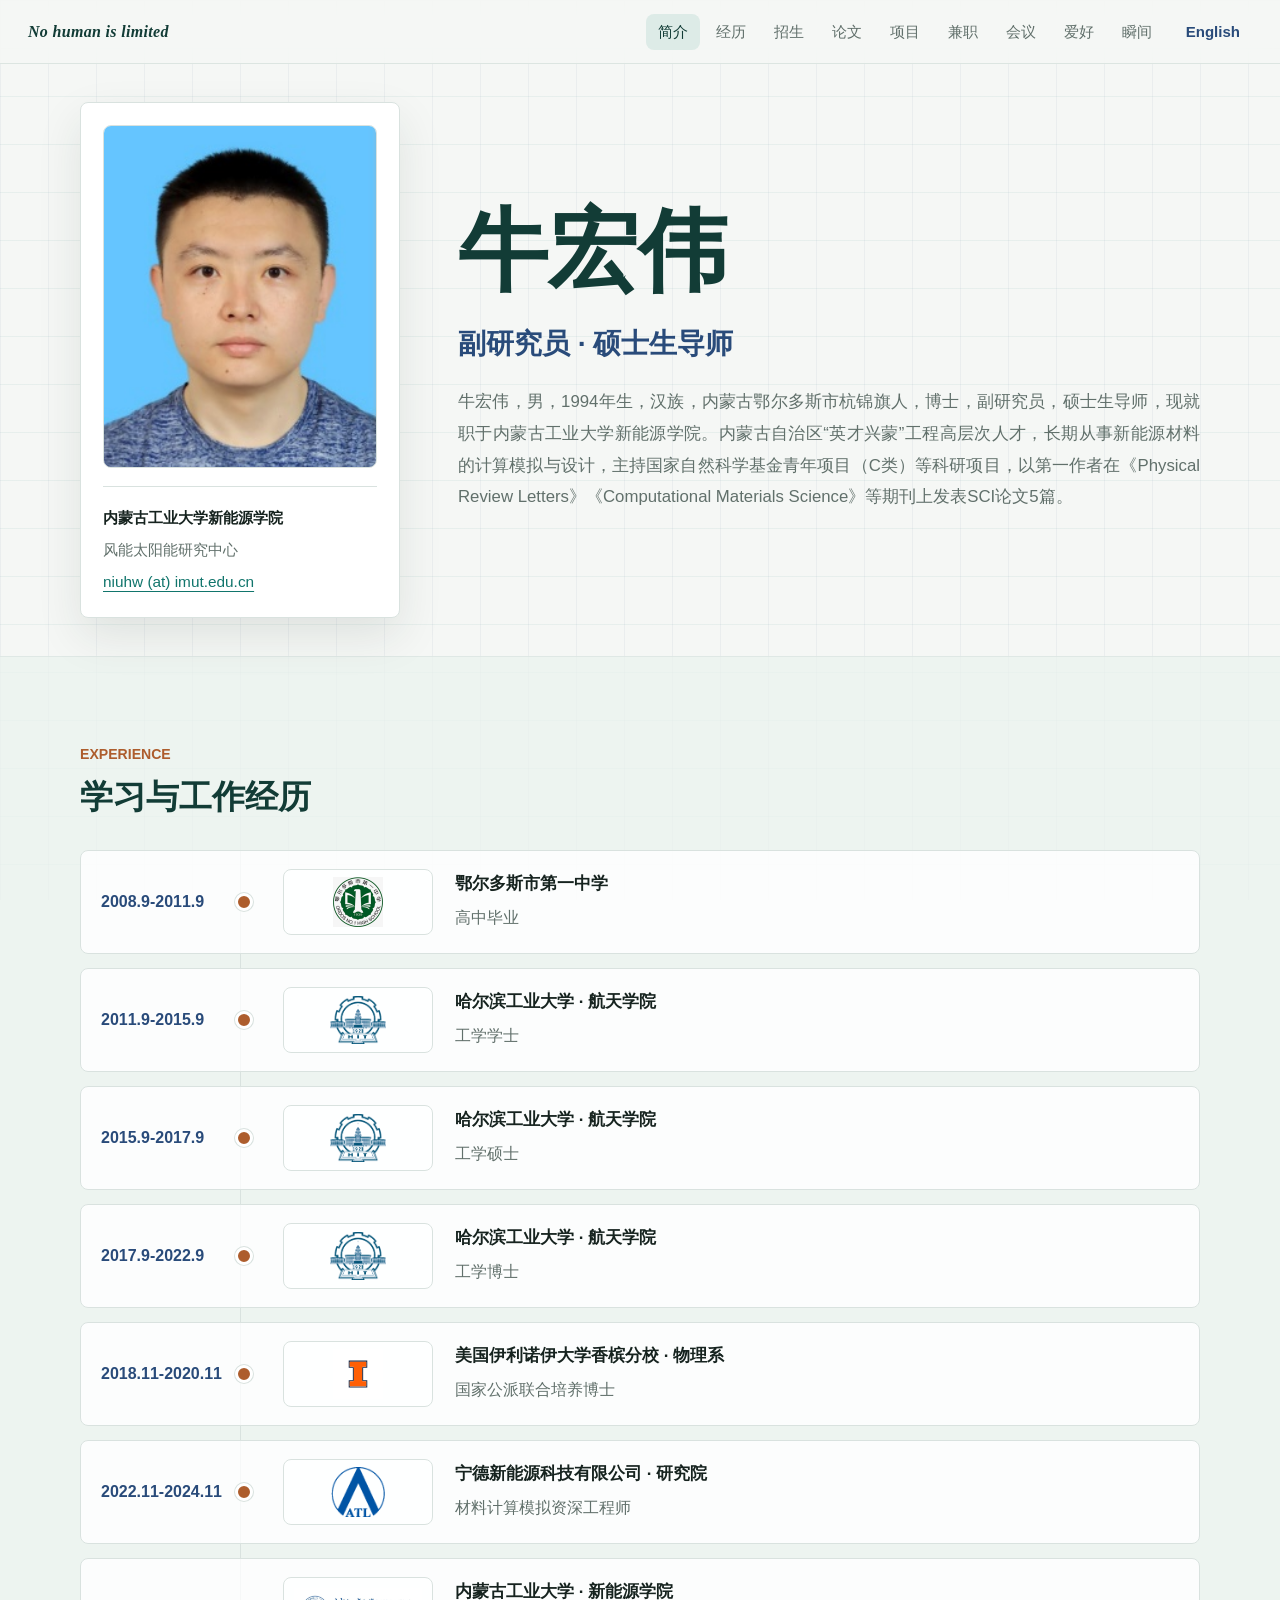
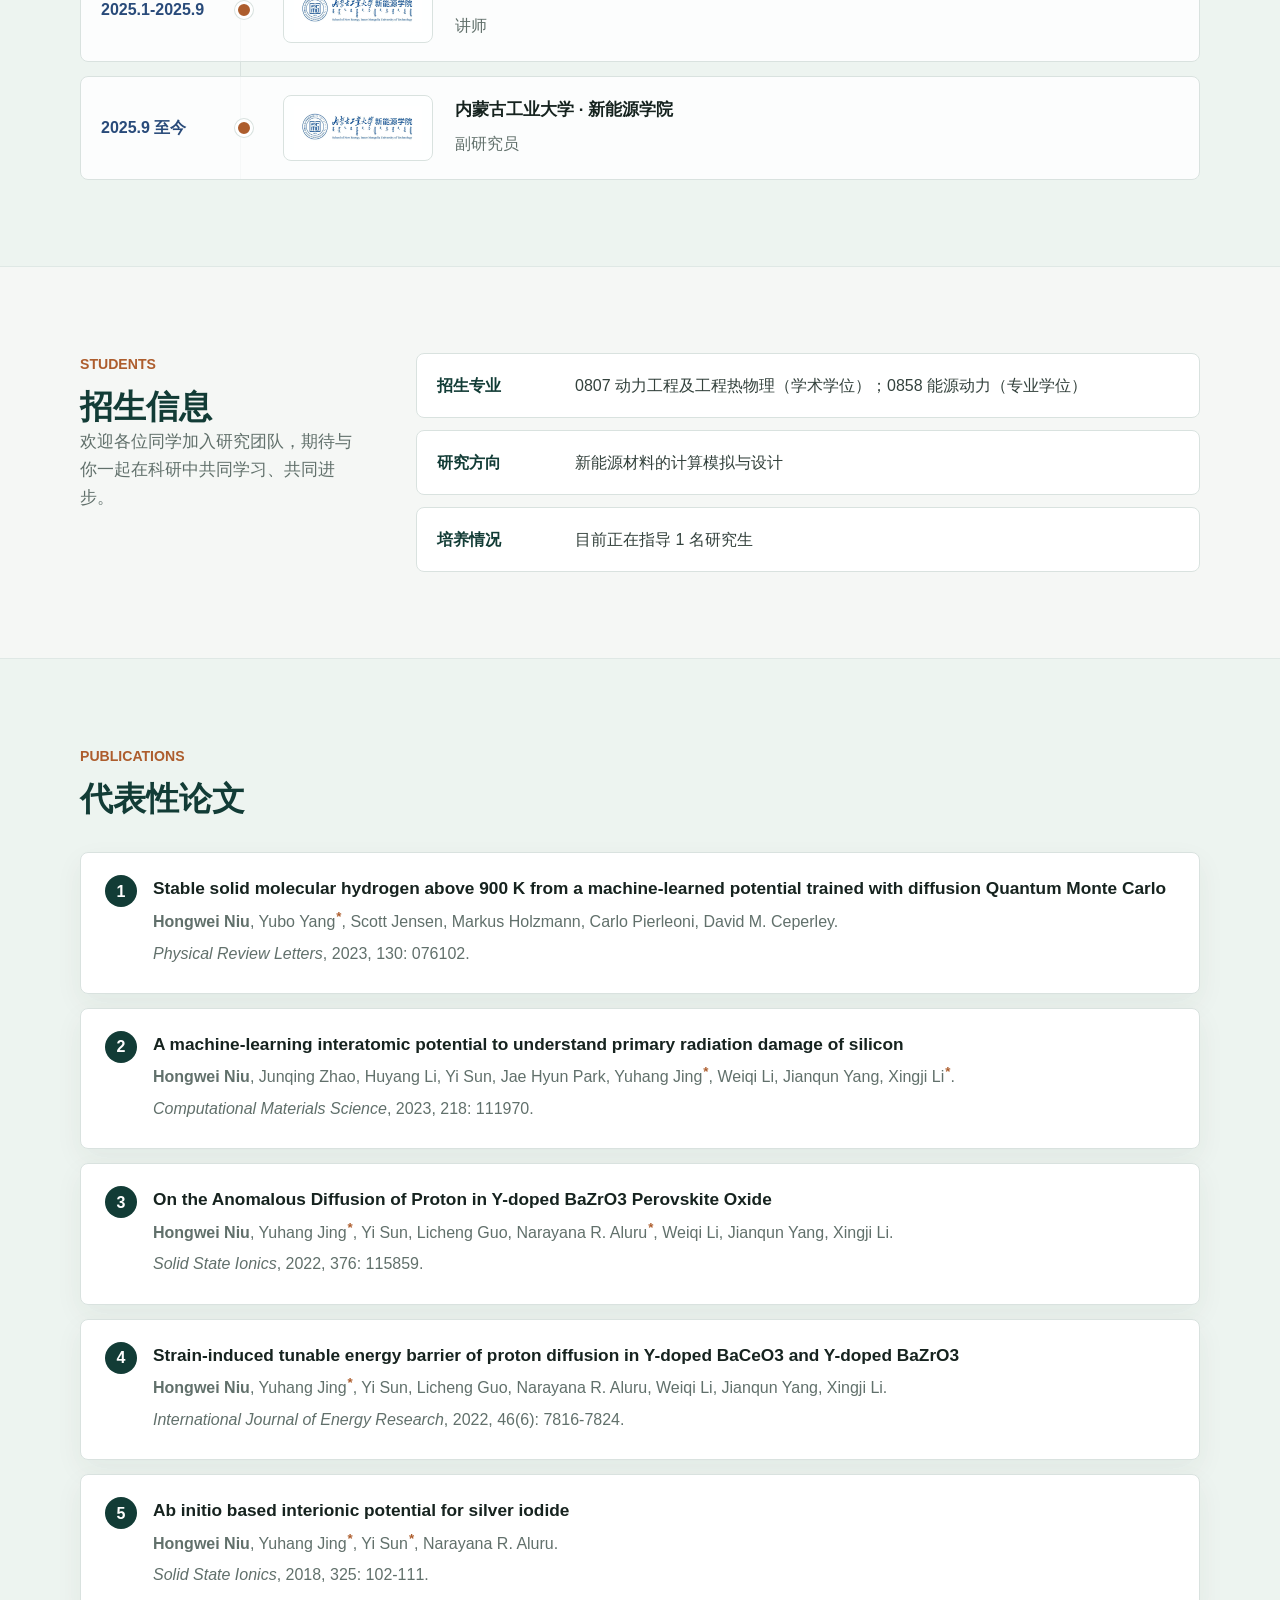
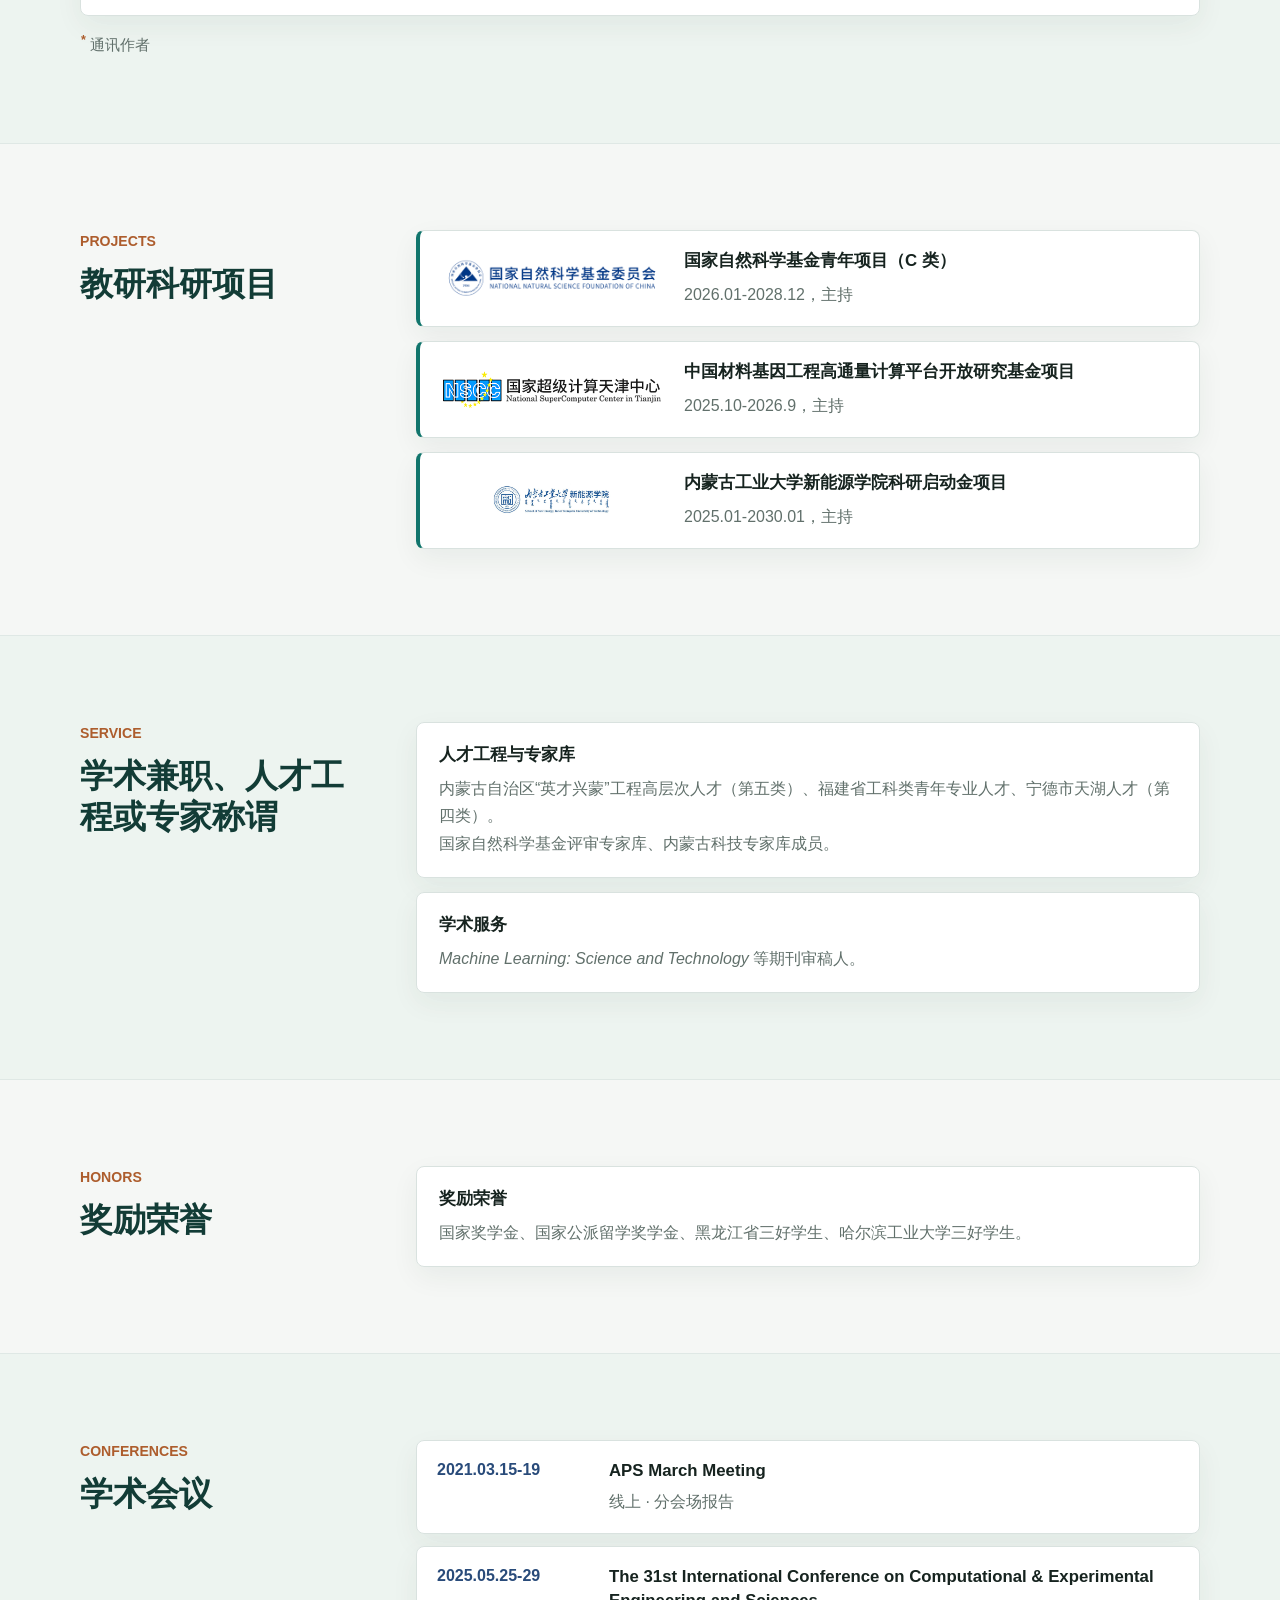
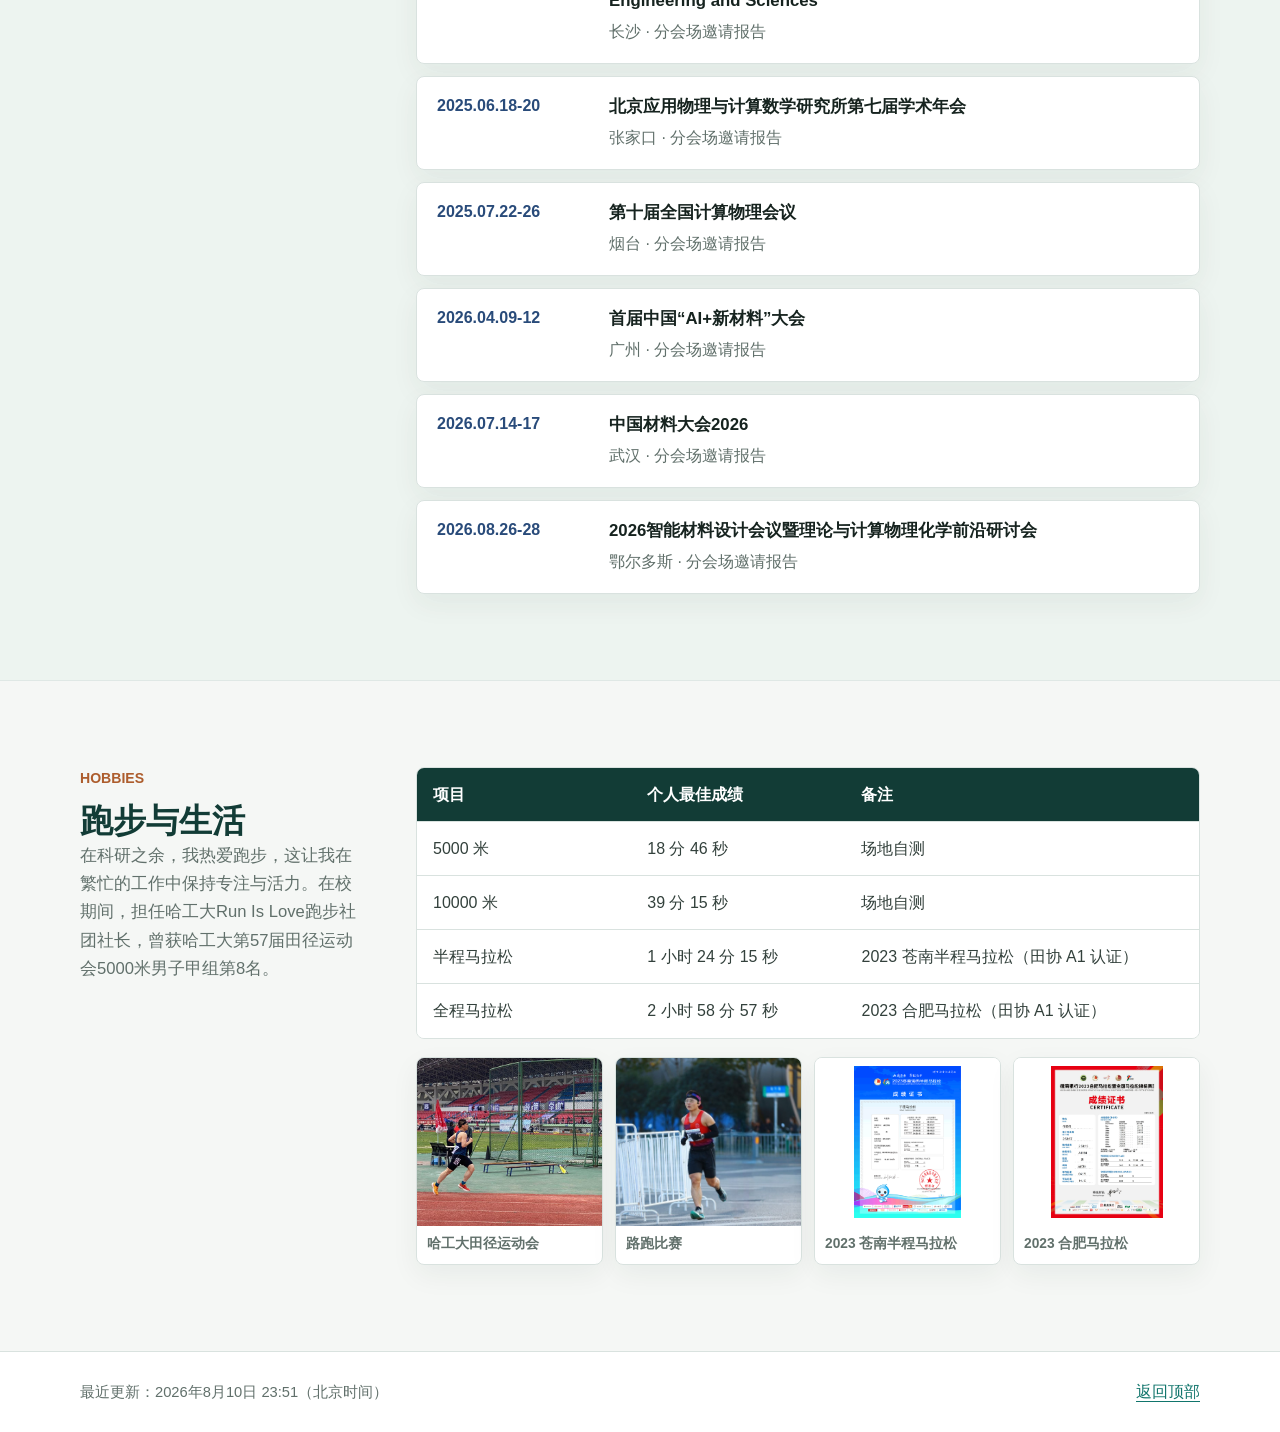
==== index.html @ 275b3d13 "Add 2026 intelligent materials conference" ====
<!doctype html>
<html lang="zh-CN">
  <head>
    <meta charset="utf-8" />
    <meta name="viewport" content="width=device-width, initial-scale=1" />
    <title>牛宏伟 | Hongwei (Ricky) Niu</title>
    <meta
      name="description"
      content="牛宏伟，内蒙古工业大学新能源学院副研究员，硕士生导师。研究方向为新能源材料的计算模拟与设计。"
    />
    <meta name="theme-color" content="#123c36" />
    <meta name="google-site-verification" content="gRe0LB-1cCBGoBz4GIGOMoGjNaVA_CV2G4FQ4nHTe3M" />
    <meta name="google-site-verification" content="PCJ0r3wwoUtKpIT8BVsOdpzze3VAqLKyw7zjggU-Nf0" />
    <meta name="msvalidate.01" content="36CA05FAC2123BB65CDCD5E7498B2178" />
    <link rel="canonical" href="https://hongweiniu.github.io/" />
    <link rel="alternate" hreflang="zh-CN" href="https://hongweiniu.github.io/" />
    <link rel="alternate" hreflang="en" href="https://hongweiniu.github.io/en.html" />
    <link rel="alternate" hreflang="x-default" href="https://hongweiniu.github.io/" />
    <meta property="og:type" content="profile" />
    <meta property="og:title" content="牛宏伟 | Hongwei (Ricky) Niu" />
    <meta
      property="og:description"
      content="牛宏伟，内蒙古工业大学新能源学院副研究员，硕士生导师。研究方向为新能源材料的计算模拟与设计。"
    />
    <meta property="og:url" content="https://hongweiniu.github.io/" />
    <meta property="og:image" content="https://hongweiniu.github.io/assets/profile-niuhw.jpg" />
    <meta property="og:locale" content="zh_CN" />
    <meta property="og:locale:alternate" content="en_US" />
    <script type="application/ld+json">
      {
        "@context": "https://schema.org",
        "@type": "ProfilePage",
        "@id": "https://hongweiniu.github.io/#profile",
        "url": "https://hongweiniu.github.io/",
        "name": "牛宏伟 | Hongwei (Ricky) Niu",
        "description": "牛宏伟，内蒙古工业大学新能源学院副研究员，硕士生导师。研究方向为新能源材料的计算模拟与设计。",
        "inLanguage": "zh-CN",
        "dateModified": "2026-08-10T23:51:16+08:00",
        "mainEntity": {
          "@type": "Person",
          "@id": "https://hongweiniu.github.io/#person",
          "name": "牛宏伟",
          "alternateName": ["Hongwei (Ricky) Niu", "Hongwei Niu"],
          "url": "https://hongweiniu.github.io/",
          "image": "https://hongweiniu.github.io/assets/profile-niuhw.jpg",
          "jobTitle": ["副研究员", "硕士生导师"],
          "email": "mailto:niuhw@imut.edu.cn",
          "affiliation": {
            "@type": "CollegeOrUniversity",
            "name": "内蒙古工业大学新能源学院",
            "url": "https://xnyxy.imut.edu.cn/"
          },
          "sameAs": [
            "https://17hc3dd23531.vicp.fun/",
            "https://xnyxy.imut.edu.cn/info/1181/1120.htm"
          ]
        }
      }
    </script>
    <link rel="stylesheet" href="styles.css" />
  </head>
  <body>
    <header class="site-header">
      <div class="brand">No human is limited</div>
      <nav class="site-nav" aria-label="主导航">
        <a href="#about">简介</a>
        <a href="#experience">经历</a>
        <a href="#recruiting">招生</a>
        <a href="#publications">论文</a>
        <a href="#projects">项目</a>
        <a href="#appointments">兼职</a>
        <a href="#conferences">会议</a>
        <a href="#hobbies">爱好</a>
        <a href="moments.html">瞬间</a>
        <a class="language-link" href="en.html" lang="en">English</a>
      </nav>
    </header>

    <main id="top">
      <section class="hero section-band">
        <div class="container hero-grid">
          <aside class="profile-panel" aria-label="个人信息">
            <img
              class="profile-photo"
              src="assets/profile-niuhw.jpg"
              alt="牛宏伟"
              width="215"
              height="273"
            />
            <div class="contact-stack">
              <p class="contact-title"><a class="institution-link" href="https://www.imut.edu.cn/" target="_blank" rel="noopener noreferrer">内蒙古工业大学</a><a class="institution-link" href="https://xnyxy.imut.edu.cn/" target="_blank" rel="noopener noreferrer">新能源学院</a></p>
              <p>风能太阳能研究中心</p>
              <p><a href="mailto:niuhw@imut.edu.cn">niuhw (at) imut.edu.cn</a></p>
            </div>
          </aside>

          <div class="hero-copy">
            <h1>牛宏伟</h1>
            <p class="eyebrow">副研究员 · 硕士生导师</p>
          </div>
        </div>
      </section>

      <section id="about" class="section-band">
        <div class="container two-column">
          <div>
            <p class="section-kicker">About</p>
            <h2>个人简介</h2>
          </div>
          <div class="prose">
            <p>
              牛宏伟，男，1994年生，汉族，内蒙古鄂尔多斯市杭锦旗人，博士，副研究员，硕士生导师，现就职于<a class="institution-link" href="https://www.imut.edu.cn/" target="_blank" rel="noopener noreferrer">内蒙古工业大学</a><a class="institution-link" href="https://xnyxy.imut.edu.cn/" target="_blank" rel="noopener noreferrer">新能源学院</a>。内蒙古自治区“英才兴蒙”工程高层次人才，长期从事新能源材料的计算模拟与设计，主持国家自然科学基金青年项目（C类）等科研项目，以第一作者在《Physical Review Letters》《Computational Materials Science》等期刊上发表SCI论文5篇。
            </p>
          </div>
        </div>
      </section>

      <section id="experience" class="section-band tinted">
        <div class="container">
          <div class="section-heading">
            <p class="section-kicker">Experience</p>
            <h2>学习与工作经历</h2>
          </div>
          <div class="timeline">
            <article>
              <time>2008.9-2011.9</time>
              <img class="unit-logo logo-square" src="assets/logos/ordos-first-high.png" alt="鄂尔多斯市第一中学标识" />
              <div class="timeline-copy">
                <h3>鄂尔多斯市第一中学</h3>
                <p>高中毕业</p>
              </div>
            </article>
            <article>
              <time>2011.9-2015.9</time>
              <img class="unit-logo logo-square" src="assets/logos/hit-logo.png" alt="哈尔滨工业大学标识" />
              <div class="timeline-copy">
                <h3><a class="institution-link" href="https://www.hit.edu.cn/" target="_blank" rel="noopener noreferrer">哈尔滨工业大学</a> · <a class="institution-link" href="https://sa.hit.edu.cn/" target="_blank" rel="noopener noreferrer">航天学院</a></h3>
                <p>工学学士</p>
              </div>
            </article>
            <article>
              <time>2015.9-2017.9</time>
              <img class="unit-logo logo-square" src="assets/logos/hit-logo.png" alt="哈尔滨工业大学标识" />
              <div class="timeline-copy">
                <h3><a class="institution-link" href="https://www.hit.edu.cn/" target="_blank" rel="noopener noreferrer">哈尔滨工业大学</a> · <a class="institution-link" href="https://sa.hit.edu.cn/" target="_blank" rel="noopener noreferrer">航天学院</a></h3>
                <p>工学硕士</p>
              </div>
            </article>
            <article>
              <time>2017.9-2022.9</time>
              <img class="unit-logo logo-square" src="assets/logos/hit-logo.png" alt="哈尔滨工业大学标识" />
              <div class="timeline-copy">
                <h3><a class="institution-link" href="https://www.hit.edu.cn/" target="_blank" rel="noopener noreferrer">哈尔滨工业大学</a> · <a class="institution-link" href="https://sa.hit.edu.cn/" target="_blank" rel="noopener noreferrer">航天学院</a></h3>
                <p>工学博士</p>
              </div>
            </article>
            <article>
              <time>2018.11-2020.11</time>
              <img class="unit-logo logo-square" src="assets/logos/uiuc-icon.svg" alt="美国伊利诺伊大学香槟分校标识" />
              <div class="timeline-copy">
                <h3><a class="institution-link" href="https://illinois.edu/" target="_blank" rel="noopener noreferrer">美国伊利诺伊大学香槟分校</a> · <a class="institution-link" href="https://physics.illinois.edu/" target="_blank" rel="noopener noreferrer">物理系</a></h3>
                <p>国家公派联合培养博士</p>
              </div>
            </article>
            <article>
              <time>2022.11-2024.11</time>
              <img class="unit-logo" src="assets/logos/atl-logo.png" alt="宁德新能源科技有限公司标识" />
              <div class="timeline-copy">
                <h3><a class="institution-link" href="https://www.atlbattery.com/" target="_blank" rel="noopener noreferrer">宁德新能源科技有限公司</a> · 研究院</h3>
                <p>材料计算模拟资深工程师</p>
              </div>
            </article>
            <article>
              <time>2025.1-2025.9</time>
              <img class="unit-logo logo-wide" src="assets/logos/imut-logo.png" alt="内蒙古工业大学新能源学院标识" />
              <div class="timeline-copy">
                <h3><a class="institution-link" href="https://www.imut.edu.cn/" target="_blank" rel="noopener noreferrer">内蒙古工业大学</a> · <a class="institution-link" href="https://xnyxy.imut.edu.cn/" target="_blank" rel="noopener noreferrer">新能源学院</a></h3>
                <p>讲师</p>
              </div>
            </article>
            <article>
              <time>2025.9 至今</time>
              <img class="unit-logo logo-wide" src="assets/logos/imut-logo.png" alt="内蒙古工业大学新能源学院标识" />
              <div class="timeline-copy">
                <h3><a class="institution-link" href="https://www.imut.edu.cn/" target="_blank" rel="noopener noreferrer">内蒙古工业大学</a> · <a class="institution-link" href="https://xnyxy.imut.edu.cn/" target="_blank" rel="noopener noreferrer">新能源学院</a></h3>
                <p>副研究员</p>
              </div>
            </article>
          </div>
        </div>
      </section>

      <section id="recruiting" class="section-band">
        <div class="container recruiting-layout">
          <div>
            <p class="section-kicker">Students</p>
            <h2>招生信息</h2>
            <p class="section-note">
              欢迎各位同学加入研究团队，期待与你一起在科研中共同学习、共同进步。
            </p>
          </div>
          <div class="info-list">
            <div class="info-row">
              <span>招生专业</span>
              <p>0807 动力工程及工程热物理（学术学位）；0858 能源动力（专业学位）</p>
            </div>
            <div class="info-row">
              <span>研究方向</span>
              <p>新能源材料的计算模拟与设计</p>
            </div>
            <div class="info-row">
              <span>培养情况</span>
              <p>目前正在指导 1 名研究生</p>
            </div>
          </div>
        </div>
      </section>

      <section id="publications" class="section-band tinted">
        <div class="container">
          <div class="section-heading">
            <p class="section-kicker">Publications</p>
            <h2>代表性论文</h2>
          </div>
          <ol class="publication-list">
            <li class="publication-item">
              <p class="pub-title">
                <a href="https://doi.org/10.1103/PhysRevLett.130.076102" target="_blank" rel="noopener noreferrer">Stable solid molecular hydrogen above 900 K from a machine-learned potential trained with diffusion Quantum Monte Carlo</a>
              </p>
              <p><strong>Hongwei Niu</strong>, Yubo Yang<sup class="corresponding-mark" title="通讯作者">*</sup>, Scott Jensen, Markus Holzmann, Carlo Pierleoni, David M. Ceperley.</p>
              <p><em>Physical Review Letters</em>, 2023, 130: 076102.</p>
            </li>
            <li class="publication-item">
              <p class="pub-title">
                <a href="https://doi.org/10.1016/j.commatsci.2022.111970" target="_blank" rel="noopener noreferrer">A machine-learning interatomic potential to understand primary radiation damage of silicon</a>
              </p>
              <p><strong>Hongwei Niu</strong>, Junqing Zhao, Huyang Li, Yi Sun, Jae Hyun Park, Yuhang Jing<sup class="corresponding-mark" title="通讯作者">*</sup>, Weiqi Li, Jianqun Yang, Xingji Li<sup class="corresponding-mark" title="通讯作者">*</sup>.</p>
              <p><em>Computational Materials Science</em>, 2023, 218: 111970.</p>
            </li>
            <li class="publication-item">
              <p class="pub-title">
                <a href="https://doi.org/10.1016/j.ssi.2022.115859" target="_blank" rel="noopener noreferrer">On the Anomalous Diffusion of Proton in Y-doped BaZrO3 Perovskite Oxide</a>
              </p>
              <p><strong>Hongwei Niu</strong>, Yuhang Jing<sup class="corresponding-mark" title="通讯作者">*</sup>, Yi Sun, Licheng Guo, Narayana R. Aluru<sup class="corresponding-mark" title="通讯作者">*</sup>, Weiqi Li, Jianqun Yang, Xingji Li.</p>
              <p><em>Solid State Ionics</em>, 2022, 376: 115859.</p>
            </li>
            <li class="publication-item">
              <p class="pub-title">
                <a href="https://doi.org/10.1002/er.7682" target="_blank" rel="noopener noreferrer">Strain-induced tunable energy barrier of proton diffusion in Y-doped BaCeO3 and Y-doped BaZrO3</a>
              </p>
              <p><strong>Hongwei Niu</strong>, Yuhang Jing<sup class="corresponding-mark" title="通讯作者">*</sup>, Yi Sun, Licheng Guo, Narayana R. Aluru, Weiqi Li, Jianqun Yang, Xingji Li.</p>
              <p><em>International Journal of Energy Research</em>, 2022, 46(6): 7816-7824.</p>
            </li>
            <li class="publication-item">
              <p class="pub-title"><a href="https://doi.org/10.1016/j.ssi.2018.07.027" target="_blank" rel="noopener noreferrer">Ab initio based interionic potential for silver iodide</a></p>
              <p><strong>Hongwei Niu</strong>, Yuhang Jing<sup class="corresponding-mark" title="通讯作者">*</sup>, Yi Sun<sup class="corresponding-mark" title="通讯作者">*</sup>, Narayana R. Aluru.</p>
              <p><em>Solid State Ionics</em>, 2018, 325: 102-111.</p>
            </li>
          </ol>
          <p class="publication-note"><sup class="corresponding-mark" aria-hidden="true">*</sup> 通讯作者</p>
        </div>
      </section>

      <section id="projects" class="section-band">
        <div class="container split-section">
          <div>
            <p class="section-kicker">Projects</p>
            <h2>教研科研项目</h2>
          </div>
          <div class="project-list">
            <article class="project-item">
              <img class="project-visual" src="assets/projects/nsfc-logo.png" alt="国家自然科学基金委员会标识" />
              <div class="project-copy">
                <h3>国家自然科学基金青年项目（C 类）</h3>
                <p>2026.01-2028.12，主持</p>
              </div>
            </article>
            <article class="project-item">
              <img class="project-visual" src="assets/projects/tianhe-logo.png" alt="中国超算天河中心标识" />
              <div class="project-copy">
                <h3>中国材料基因工程高通量计算平台开放研究基金项目</h3>
                <p>2025.10-2026.9，主持</p>
              </div>
            </article>
            <article class="project-item">
              <img class="project-visual" src="assets/projects/imut-logo.png" alt="内蒙古工业大学新能源学院标识" />
              <div class="project-copy">
                <h3>内蒙古工业大学新能源学院科研启动金项目</h3>
                <p>2025.01-2030.01，主持</p>
              </div>
            </article>
          </div>
        </div>
      </section>

      <section id="appointments" class="section-band tinted">
        <div class="container two-column">
          <div>
            <p class="section-kicker">Service</p>
            <h2>学术兼职、人才工程或专家称谓</h2>
          </div>
          <div class="stacked-list">
            <article>
              <h3>人才工程与专家库</h3>
              <p>内蒙古自治区“英才兴蒙”工程高层次人才（第五类）、福建省工科类青年专业人才、宁德市天湖人才（第四类）。</p>
              <p>国家自然科学基金评审专家库、内蒙古科技专家库成员。</p>
            </article>
            <article>
              <h3>学术服务</h3>
              <p><em>Machine Learning: Science and Technology</em> 等期刊审稿人。</p>
            </article>
          </div>
        </div>
      </section>

      <section id="honors" class="section-band">
        <div class="container two-column">
          <div>
            <p class="section-kicker">Honors</p>
            <h2>奖励荣誉</h2>
          </div>
          <div class="stacked-list">
            <article>
              <h3>奖励荣誉</h3>
              <p>国家奖学金、国家公派留学奖学金、黑龙江省三好学生、哈尔滨工业大学三好学生。</p>
            </article>
          </div>
        </div>
      </section>

      <section id="conferences" class="section-band tinted">
        <div class="container two-column">
          <div>
            <p class="section-kicker">Conferences</p>
            <h2>学术会议</h2>
          </div>
          <div class="conference-list">
            <article>
              <time datetime="2021-03-15">2021.03.15-19</time>
              <div>
                <h3>APS March Meeting</h3>
                <p>线上 · 分会场报告</p>
              </div>
            </article>
            <article>
              <time datetime="2025-05-25">2025.05.25-29</time>
              <div>
                <h3>The 31st International Conference on Computational &amp; Experimental Engineering and Sciences</h3>
                <p>长沙 · 分会场邀请报告</p>
              </div>
            </article>
            <article>
              <time datetime="2025-06-18">2025.06.18-20</time>
              <div>
                <h3>北京应用物理与计算数学研究所第七届学术年会</h3>
                <p>张家口 · 分会场邀请报告</p>
              </div>
            </article>
            <article>
              <time datetime="2025-07-22">2025.07.22-26</time>
              <div>
                <h3>第十届全国计算物理会议</h3>
                <p>烟台 · 分会场邀请报告</p>
              </div>
            </article>
            <article>
              <time datetime="2026-04-09">2026.04.09-12</time>
              <div>
                <h3>首届中国“AI+新材料”大会</h3>
                <p>广州 · 分会场邀请报告</p>
              </div>
            </article>
            <article>
              <time datetime="2026-07-14">2026.07.14-17</time>
              <div>
                <h3>中国材料大会2026</h3>
                <p>武汉 · 分会场邀请报告</p>
              </div>
            </article>
            <article>
              <time datetime="2026-08-26">2026.08.26-28</time>
              <div>
                <h3>2026智能材料设计会议暨理论与计算物理化学前沿研讨会</h3>
                <p>鄂尔多斯 · 分会场邀请报告</p>
              </div>
            </article>
          </div>
        </div>
      </section>

      <section id="hobbies" class="section-band">
        <div class="container running-layout">
          <div>
            <p class="section-kicker">Hobbies</p>
            <h2>跑步与生活</h2>
            <p class="section-note">
              在科研之余，我热爱跑步，这让我在繁忙的工作中保持专注与活力。在校期间，担任哈工大Run Is Love跑步社团社长，曾获哈工大第57届田径运动会5000米男子甲组第8名。
            </p>
          </div>
          <div class="running-content">
            <div class="records-table" role="table" aria-label="跑步个人最佳成绩">
              <div role="row">
                <span role="columnheader">项目</span>
                <span role="columnheader">个人最佳成绩</span>
                <span role="columnheader">备注</span>
              </div>
              <div role="row">
                <span role="cell">5000 米</span>
                <span role="cell">18 分 46 秒</span>
                <span role="cell">场地自测</span>
              </div>
              <div role="row">
                <span role="cell">10000 米</span>
                <span role="cell">39 分 15 秒</span>
                <span role="cell">场地自测</span>
              </div>
              <div role="row">
                <span role="cell">半程马拉松</span>
                <span role="cell">1 小时 24 分 15 秒</span>
                <span role="cell">2023 苍南半程马拉松（田协 A1 认证）</span>
              </div>
              <div role="row">
                <span role="cell">全程马拉松</span>
                <span role="cell">2 小时 58 分 57 秒</span>
                <span role="cell">2023 合肥马拉松（田协 A1 认证）</span>
              </div>
            </div>
            <div class="running-gallery" aria-label="跑步照片与成绩证书">
              <figure>
                <button class="gallery-trigger" type="button" data-caption="哈工大田径运动会">
                  <img src="assets/running/track-5000.jpg" alt="哈工大田径运动会5000米比赛照片" />
                </button>
                <figcaption>哈工大田径运动会</figcaption>
              </figure>
              <figure>
                <button class="gallery-trigger" type="button" data-caption="路跑比赛">
                  <img src="assets/running/road-race.jpg" alt="路跑比赛照片" />
                </button>
                <figcaption>路跑比赛</figcaption>
              </figure>
              <figure class="certificate">
                <button class="gallery-trigger" type="button" data-caption="2023 苍南半程马拉松">
                  <img src="assets/running/cangnan-half-certificate.png" alt="2023苍南海西半程马拉松成绩证书" />
                </button>
                <figcaption>2023 苍南半程马拉松</figcaption>
              </figure>
              <figure class="certificate">
                <button class="gallery-trigger" type="button" data-caption="2023 合肥马拉松">
                  <img src="assets/running/hefei-marathon-certificate.jpeg" alt="2023合肥马拉松成绩证书" />
                </button>
                <figcaption>2023 合肥马拉松</figcaption>
              </figure>
            </div>
          </div>
        </div>
      </section>
    </main>

    <footer class="site-footer">
      <div class="container footer-inner">
        <div class="footer-meta">
          <p class="last-updated">
            最近更新：<time id="lastUpdated" datetime="2026-08-10T23:51:16+08:00" data-fallback="2026-08-10T23:51:16+08:00">2026年8月10日 23:51（北京时间）</time>
          </p>
        </div>
        <a href="#top">返回顶部</a>
      </div>
    </footer>

    <div class="image-lightbox" id="imageLightbox" hidden>
      <button class="lightbox-backdrop" type="button" aria-label="关闭大图"></button>
      <figure class="lightbox-panel" role="dialog" aria-modal="true" aria-label="跑步图片预览">
        <button class="lightbox-close" type="button" aria-label="关闭大图">×</button>
        <img id="lightboxImage" src="" alt="" />
        <figcaption id="lightboxCaption"></figcaption>
      </figure>
    </div>

    <script src="script.js"></script>
    <!-- Cloudflare Web Analytics -->
    <script defer src="https://static.cloudflareinsights.com/beacon.min.js" data-cf-beacon='{"token": "bc651ec7e68b44d7818ed5cd2b5a804e"}'></script>
    <!-- End Cloudflare Web Analytics -->
  </body>
</html>
---- styles.css ----
:root {
  --ink: #16231f;
  --muted: #61706b;
  --line: #d9e2df;
  --paper: #f5f7f5;
  --surface: #ffffff;
  --tint: #eaf3ef;
  --accent: #11756c;
  --accent-dark: #123c36;
  --copper: #ad5d2d;
  --blue: #294b7a;
  --shadow: 0 18px 45px rgba(25, 45, 39, 0.1);
}

* {
  box-sizing: border-box;
}

html {
  scroll-behavior: smooth;
}

body {
  margin: 0;
  color: var(--ink);
  background: var(--paper);
  font-family:
    "Inter", "Segoe UI", "PingFang SC", "Microsoft YaHei", Arial, sans-serif;
  line-height: 1.7;
  letter-spacing: 0;
}

body::before {
  position: fixed;
  inset: 0;
  z-index: -1;
  content: "";
  background-image:
    linear-gradient(rgba(17, 117, 108, 0.06) 1px, transparent 1px),
    linear-gradient(90deg, rgba(41, 75, 122, 0.05) 1px, transparent 1px);
  background-size: 48px 48px;
}

a {
  color: var(--accent);
  text-decoration-thickness: 1px;
  text-underline-offset: 4px;
}

a:hover {
  color: var(--copper);
}

.institution-link {
  color: inherit;
  text-decoration: none;
}

.institution-link:hover,
.institution-link:focus-visible {
  color: var(--copper);
  text-decoration: underline;
  text-underline-offset: 3px;
}

img {
  display: block;
  max-width: 100%;
}

.container {
  width: min(1120px, calc(100% - 40px));
  margin: 0 auto;
}

.site-header {
  position: sticky;
  top: 0;
  z-index: 10;
  display: flex;
  gap: 24px;
  align-items: center;
  justify-content: space-between;
  min-height: 64px;
  padding: 0 28px;
  background: rgba(245, 247, 245, 0.92);
  border-bottom: 1px solid rgba(217, 226, 223, 0.85);
  backdrop-filter: blur(14px);
}

.brand {
  flex: 0 0 auto;
  color: var(--accent-dark);
  font-family: Georgia, "Times New Roman", serif;
  font-size: 1rem;
  font-style: italic;
  font-weight: 700;
  letter-spacing: 0.02em;
  text-decoration: none;
  white-space: nowrap;
}

.site-nav {
  display: flex;
  gap: 4px;
  align-items: center;
  overflow-x: auto;
  scrollbar-width: none;
}

.site-nav::-webkit-scrollbar {
  display: none;
}

.site-nav a {
  display: inline-flex;
  align-items: center;
  min-height: 36px;
  padding: 0 12px;
  color: var(--muted);
  border-radius: 8px;
  font-size: 0.94rem;
  text-decoration: none;
  white-space: nowrap;
}

.site-nav a:hover,
.site-nav a.active {
  color: var(--accent-dark);
  background: #ddebe7;
}

.section-band {
  padding: 86px 0;
  scroll-margin-top: 92px;
}

.section-band.tinted {
  background: rgba(234, 243, 239, 0.72);
  border-top: 1px solid rgba(217, 226, 223, 0.72);
  border-bottom: 1px solid rgba(217, 226, 223, 0.72);
}

.hero {
  display: grid;
  align-items: center;
  padding-top: 38px;
  padding-bottom: 38px;
}

.hero-grid {
  display: grid;
  grid-template-columns: 320px minmax(0, 1fr);
  gap: 58px;
  align-items: center;
}

.profile-panel {
  padding: 22px;
  background: var(--surface);
  border: 1px solid var(--line);
  border-radius: 8px;
  box-shadow: var(--shadow);
}

.profile-photo {
  width: 100%;
  height: auto;
  aspect-ratio: 4 / 5;
  object-fit: cover;
  border-radius: 8px;
  border: 1px solid var(--line);
}

.contact-stack {
  margin-top: 18px;
  padding-top: 18px;
  border-top: 1px solid var(--line);
  color: var(--muted);
  font-size: 0.96rem;
}

.contact-stack p {
  margin: 0 0 6px;
}

.contact-stack p:last-child {
  margin-bottom: 0;
}

.contact-title {
  color: var(--ink);
  font-weight: 700;
}

.contact-title-en {
  font-size: 0.88rem;
}

.eyebrow,
.section-kicker {
  margin: 0 0 10px;
  color: var(--copper);
  font-size: 0.88rem;
  font-weight: 800;
  text-transform: uppercase;
}

.hero-copy .eyebrow {
  color: var(--blue);
  margin-bottom: 18px;
  font-size: clamp(1.25rem, 2.2vw, 2rem);
  font-weight: 700;
  text-transform: none;
}

.site-nav .language-link {
  margin-left: 6px;
  color: var(--blue);
  font-weight: 700;
}

.hero-intro {
  max-width: 760px;
  margin-bottom: 0;
  color: var(--muted);
  font-size: 1.05rem;
  line-height: 1.9;
  text-align: justify;
}

h1,
h2,
h3,
p {
  margin-top: 0;
}

h1 {
  max-width: 780px;
  margin-bottom: 22px;
  color: var(--accent-dark);
  font-size: clamp(3rem, 7vw, 5.7rem);
  line-height: 1.02;
  letter-spacing: 0;
}

html[lang="en"] h1 {
  font-size: 4.2rem;
}

h2 {
  margin-bottom: 0;
  color: var(--accent-dark);
  font-size: 2.05rem;
  line-height: 1.25;
  letter-spacing: 0;
}

h3 {
  margin-bottom: 8px;
  color: var(--ink);
  font-size: 1.05rem;
  line-height: 1.42;
}

.lead {
  max-width: 760px;
  color: #33413c;
  font-size: 1.26rem;
  line-height: 1.75;
}

.hero-actions {
  display: flex;
  flex-wrap: wrap;
  gap: 12px;
  margin: 30px 0;
}

.button {
  display: inline-flex;
  align-items: center;
  justify-content: center;
  min-height: 44px;
  padding: 0 18px;
  border: 1px solid var(--accent);
  border-radius: 8px;
  font-weight: 800;
  text-decoration: none;
}

.button.primary {
  color: #ffffff;
  background: var(--accent-dark);
  border-color: var(--accent-dark);
}

.button.secondary {
  color: var(--accent-dark);
  background: transparent;
}

.stat-grid {
  display: grid;
  grid-template-columns: repeat(3, minmax(0, 1fr));
  gap: 12px;
  max-width: 680px;
  margin: 0;
}

.stat-grid div {
  min-height: 94px;
  padding: 14px 16px;
  background: rgba(255, 255, 255, 0.76);
  border: 1px solid var(--line);
  border-radius: 8px;
}

.stat-grid dt {
  margin-bottom: 8px;
  color: var(--muted);
  font-size: 0.9rem;
}

.stat-grid dd {
  margin: 0;
  color: var(--accent-dark);
  font-size: 1.35rem;
  font-weight: 900;
  line-height: 1.25;
}

.two-column,
.split-section,
.recruiting-layout,
.running-layout {
  display: grid;
  grid-template-columns: 280px minmax(0, 1fr);
  gap: 56px;
  align-items: start;
}

.prose {
  max-width: 780px;
  color: #33413c;
  font-size: 1.06rem;
}

.prose p:last-child,
.section-note:last-child {
  margin-bottom: 0;
}

.section-heading {
  max-width: 760px;
  margin-bottom: 32px;
}

.section-note {
  color: var(--muted);
  font-size: 1.04rem;
}

.research-grid {
  display: grid;
  grid-template-columns: repeat(3, minmax(0, 1fr));
  gap: 16px;
}

.research-item,
.project-item,
.publication-item,
.stacked-list article {
  background: var(--surface);
  border: 1px solid var(--line);
  border-radius: 8px;
  box-shadow: 0 10px 28px rgba(25, 45, 39, 0.06);
}

.research-item {
  padding: 22px;
  min-height: 188px;
}

.research-item p,
.project-item p,
.publication-item p,
.stacked-list p {
  margin-bottom: 0;
  color: var(--muted);
}

.info-list {
  display: grid;
  gap: 12px;
}

.info-row {
  display: grid;
  grid-template-columns: 120px minmax(0, 1fr);
  gap: 18px;
  padding: 18px 20px;
  background: var(--surface);
  border: 1px solid var(--line);
  border-radius: 8px;
}

.info-row span {
  color: var(--accent-dark);
  font-weight: 800;
}

.info-row p {
  margin-bottom: 0;
  color: #33413c;
}

.callout {
  padding: 20px 22px;
  color: #24342f;
  background: #fff7ec;
  border: 1px solid #efd2b7;
  border-left: 4px solid var(--copper);
  border-radius: 8px;
}

.callout p {
  margin-bottom: 0;
}

.publication-list {
  display: grid;
  gap: 14px;
  margin: 0;
  padding: 0;
  list-style: none;
  counter-reset: pubs;
}

.publication-item {
  position: relative;
  padding: 22px 24px 22px 72px;
  counter-increment: pubs;
}

.publication-item::before {
  position: absolute;
  top: 22px;
  left: 24px;
  display: grid;
  width: 32px;
  height: 32px;
  place-items: center;
  color: #ffffff;
  background: var(--accent-dark);
  border-radius: 50%;
  content: counter(pubs);
  font-weight: 900;
}

.publication-item p {
  margin-bottom: 4px;
}

.publication-item a {
  display: inline-block;
  margin-top: 8px;
  overflow-wrap: anywhere;
  font-weight: 700;
}

.pub-title {
  color: var(--ink) !important;
  font-size: 1.08rem;
  font-weight: 800;
  line-height: 1.55;
}

.publication-item .pub-title a {
  display: inline;
  margin-top: 0;
  color: inherit;
  text-decoration-color: transparent;
  text-decoration-thickness: 1px;
  text-underline-offset: 4px;
}

.publication-item .pub-title a:hover,
.publication-item .pub-title a:focus-visible {
  color: var(--copper);
  text-decoration-color: currentColor;
}

.corresponding-mark {
  margin-left: 1px;
  color: var(--copper);
  font-weight: 900;
}

.publication-note {
  margin: 14px 0 0;
  color: var(--muted);
  font-size: 0.94rem;
}

.project-list {
  display: grid;
  gap: 14px;
}

.project-item {
  display: grid;
  grid-template-columns: 220px minmax(0, 1fr);
  gap: 22px;
  align-items: center;
  padding: 18px 22px;
  border-left: 4px solid var(--accent);
}

.project-visual {
  width: 220px;
  max-width: 100%;
  height: 46px;
  object-fit: contain;
  object-position: center;
}

.project-copy {
  min-width: 0;
}

.project-copy h3:last-child,
.project-copy p:last-child {
  margin-bottom: 0;
}

.timeline {
  position: relative;
  display: grid;
  gap: 14px;
}

.timeline::before {
  position: absolute;
  top: 0;
  bottom: 0;
  left: 160px;
  width: 1px;
  content: "";
  background: var(--line);
}

.timeline article {
  position: relative;
  display: grid;
  grid-template-columns: 160px 150px minmax(0, 1fr);
  gap: 22px;
  align-items: center;
  min-height: 104px;
  padding: 18px 20px;
  background: rgba(255, 255, 255, 0.78);
  border: 1px solid var(--line);
  border-radius: 8px;
}

.timeline article::before {
  position: absolute;
  top: 50%;
  left: 154px;
  width: 12px;
  height: 12px;
  content: "";
  background: var(--copper);
  border: 3px solid #ffffff;
  border-radius: 50%;
  box-shadow: 0 0 0 1px var(--line);
  transform: translateY(-50%);
}

.timeline time {
  grid-column: 1;
  color: var(--blue);
  font-weight: 900;
}

@media (min-width: 621px) {
  html[lang="en"] .timeline::before {
    left: 220px;
  }

  html[lang="en"] .timeline article {
    grid-template-columns: 220px 150px minmax(0, 1fr);
  }

  html[lang="en"] .timeline article::before {
    left: 214px;
  }
}

.unit-logo {
  grid-column: 2;
  width: 150px;
  height: 66px;
  padding: 7px 14px;
  object-fit: contain;
  object-position: center;
  background: rgba(255, 255, 255, 0.72);
  border: 1px solid var(--line);
  border-radius: 8px;
}

.unit-logo.logo-square {
  padding: 7px 46px;
}

.unit-logo.logo-wide {
  padding: 7px 10px;
}

.timeline-copy {
  grid-column: 3;
  min-width: 0;
}

.timeline p {
  margin-bottom: 0;
  color: var(--muted);
  white-space: nowrap;
}

.stacked-list {
  display: grid;
  gap: 14px;
}

.stacked-list article {
  padding: 20px 22px;
}

.conference-list {
  display: grid;
  gap: 12px;
}

.conference-list article {
  display: grid;
  grid-template-columns: 150px minmax(0, 1fr);
  gap: 22px;
  align-items: start;
  padding: 18px 20px;
  background: var(--surface);
  border: 1px solid var(--line);
  border-radius: 8px;
  box-shadow: 0 10px 28px rgba(25, 45, 39, 0.06);
}

.conference-list time {
  color: var(--blue);
  font-weight: 900;
  line-height: 1.42;
}

.conference-list h3 {
  margin-bottom: 5px;
}

.conference-list p {
  margin-bottom: 0;
  color: var(--muted);
}

.records-table {
  overflow: hidden;
  background: var(--surface);
  border: 1px solid var(--line);
  border-radius: 8px;
}

.records-table [role="row"] {
  display: grid;
  grid-template-columns: 1fr 1fr 1.65fr;
  min-height: 54px;
  border-bottom: 1px solid var(--line);
}

.records-table [role="row"]:last-child {
  border-bottom: 0;
}

.records-table span {
  display: flex;
  align-items: center;
  padding: 12px 16px;
}

.records-table [role="columnheader"] {
  color: #ffffff;
  background: var(--accent-dark);
  font-weight: 900;
}

.records-table [role="cell"] {
  color: #33413c;
  background: rgba(255, 255, 255, 0.86);
}

.running-content {
  display: grid;
  gap: 18px;
}

.running-gallery {
  display: grid;
  grid-template-columns: repeat(4, minmax(0, 1fr));
  gap: 12px;
}

.running-gallery figure {
  overflow: hidden;
  margin: 0;
  background: var(--surface);
  border: 1px solid var(--line);
  border-radius: 8px;
  box-shadow: 0 10px 28px rgba(25, 45, 39, 0.06);
}

.gallery-trigger {
  display: block;
  width: 100%;
  padding: 0;
  cursor: zoom-in;
  background: transparent;
  border: 0;
}

.gallery-trigger:focus-visible {
  outline: 3px solid rgba(17, 117, 108, 0.35);
  outline-offset: -3px;
}

.running-gallery img {
  width: 100%;
  height: 168px;
  object-fit: cover;
  background: #ffffff;
  transition: transform 180ms ease;
}

.gallery-trigger:hover img {
  transform: scale(1.03);
}

.running-gallery .certificate img {
  object-fit: contain;
  padding: 8px;
}

.running-gallery figcaption {
  padding: 9px 10px 11px;
  color: var(--muted);
  font-size: 0.86rem;
  font-weight: 700;
  line-height: 1.35;
}

.moments-intro {
  padding-top: 72px;
  padding-bottom: 66px;
  background: rgba(255, 255, 255, 0.74);
  border-bottom: 1px solid var(--line);
}

.moments-intro-grid {
  display: grid;
  grid-template-columns: 280px minmax(0, 1fr);
  gap: 56px;
  align-items: end;
}

.moments-intro h1 {
  margin-bottom: 6px;
  font-size: 4.6rem;
}

.moments-heading-en {
  margin-bottom: 0;
  color: var(--blue);
  font-family: Georgia, "Times New Roman", serif;
  font-size: 1.45rem;
  font-weight: 700;
}

.moments-lead {
  max-width: 720px;
  color: #33413c;
  font-size: 1.16rem;
}

.moments-lead p {
  margin-bottom: 12px;
}

.moments-lead .translation {
  margin-bottom: 0;
  padding-left: 18px;
  color: var(--muted);
  border-left: 2px solid var(--copper);
  font-family: Georgia, "Times New Roman", serif;
  font-size: 1.02rem;
  line-height: 1.75;
}

.moment-entry {
  padding: 72px 0;
  border-bottom: 1px solid rgba(217, 226, 223, 0.82);
}

.moment-entry:nth-child(even) {
  background: rgba(234, 243, 239, 0.7);
}

.moment-grid {
  display: grid;
  grid-template-columns: minmax(0, 1.15fr) minmax(280px, 0.85fr);
  gap: 64px;
  align-items: center;
}

.moment-entry:nth-child(even) .moment-media {
  order: 2;
}

.moment-entry:nth-child(even) .moment-copy {
  order: 1;
}

.moment-media {
  width: 100%;
  min-width: 0;
  justify-self: center;
}

.moment-media.portrait {
  max-width: 480px;
}

.moment-media.landscape {
  max-width: 720px;
}

.moment-photo-trigger {
  overflow: hidden;
  width: 100%;
  padding: 10px;
  background: var(--surface);
  border: 1px solid var(--line);
  border-radius: 8px;
  box-shadow: var(--shadow);
}

.moment-photo-trigger img {
  width: 100%;
  height: auto;
  max-height: 580px;
  object-fit: contain;
  background: #ffffff;
  border-radius: 4px;
  transition: transform 180ms ease;
}

.moment-copy {
  max-width: 470px;
  padding-left: 30px;
  border-left: 2px solid var(--line);
}

.moment-copy h2 {
  margin-bottom: 18px;
  color: var(--blue);
  font-family: Georgia, "Times New Roman", serif;
  font-size: 3.5rem;
  line-height: 1;
}

.moment-zh {
  margin-bottom: 16px;
  color: var(--ink);
  font-size: 1.16rem;
  line-height: 1.85;
}

.moment-en {
  margin-bottom: 0;
  padding-top: 15px;
  color: var(--muted);
  border-top: 1px solid var(--line);
  font-family: Georgia, "Times New Roman", serif;
  font-size: 1.01rem;
  line-height: 1.75;
  overflow-wrap: anywhere;
}

body.lightbox-open {
  overflow: hidden;
}

.image-lightbox {
  position: fixed;
  inset: 0;
  z-index: 100;
  display: grid;
  place-items: center;
  padding: 28px;
}

.image-lightbox[hidden] {
  display: none;
}

.lightbox-backdrop {
  position: absolute;
  inset: 0;
  cursor: zoom-out;
  background: rgba(12, 22, 20, 0.76);
  border: 0;
}

.lightbox-panel {
  position: relative;
  z-index: 1;
  display: grid;
  gap: 12px;
  width: min(100%, 1100px);
  max-height: calc(100vh - 56px);
  margin: 0;
  padding: 18px;
  background: var(--surface);
  border: 1px solid var(--line);
  border-radius: 8px;
  box-shadow: 0 26px 70px rgba(0, 0, 0, 0.26);
}

.lightbox-panel img {
  width: 100%;
  max-height: calc(100vh - 150px);
  object-fit: contain;
  background: #ffffff;
  border-radius: 8px;
}

.lightbox-close {
  position: absolute;
  top: 10px;
  right: 10px;
  display: grid;
  width: 36px;
  height: 36px;
  place-items: center;
  color: #ffffff;
  cursor: pointer;
  background: rgba(18, 60, 54, 0.92);
  border: 0;
  border-radius: 50%;
  font-size: 1.35rem;
  line-height: 1;
}

.lightbox-close:focus-visible {
  outline: 3px solid rgba(255, 255, 255, 0.72);
}

.lightbox-panel figcaption {
  color: var(--muted);
  font-weight: 800;
  text-align: center;
}

.site-footer {
  padding: 26px 0;
  color: var(--muted);
  background: var(--surface);
  border-top: 1px solid var(--line);
}

.footer-inner {
  display: flex;
  gap: 20px;
  align-items: center;
  justify-content: space-between;
}

.footer-meta {
  display: grid;
  gap: 3px;
}

.footer-meta p {
  margin-bottom: 0;
}

.last-updated {
  font-size: 0.92rem;
}

@media (max-width: 880px) {
  .site-header {
    align-items: flex-start;
    flex-direction: column;
    gap: 8px;
    padding: 12px 20px;
  }

  .site-nav {
    width: 100%;
  }

  .hero {
    min-height: auto;
  }

  .hero-grid,
  .two-column,
  .split-section,
  .recruiting-layout,
  .running-layout,
  .moments-intro-grid,
  .moment-grid {
    grid-template-columns: 1fr;
    gap: 28px;
  }

  .moments-intro-grid {
    align-items: start;
  }

  .moment-entry:nth-child(even) .moment-media,
  .moment-entry:nth-child(even) .moment-copy {
    order: initial;
  }

  .moment-media.portrait {
    max-width: 430px;
  }

  .moment-copy {
    max-width: 760px;
    padding-top: 24px;
    padding-left: 0;
    border-top: 2px solid var(--line);
    border-left: 0;
  }

  .profile-panel {
    display: grid;
    grid-template-columns: 180px minmax(0, 1fr);
    gap: 18px;
    align-items: center;
  }

  .contact-stack {
    margin-top: 0;
    padding-top: 0;
    border-top: 0;
  }

  .research-grid,
  .stat-grid {
    grid-template-columns: 1fr;
  }

  .running-gallery {
    grid-template-columns: repeat(2, minmax(0, 1fr));
  }
}

@media (max-width: 620px) {
  .container {
    width: min(100% - 28px, 1120px);
  }

  .section-band {
    padding: 50px 0;
  }

  .site-header {
    min-height: auto;
  }

  .hero {
    padding-top: 28px;
    padding-bottom: 32px;
  }

  .moments-intro {
    padding-top: 44px;
    padding-bottom: 44px;
  }

  .moments-intro h1 {
    margin-bottom: 4px;
    font-size: 3.2rem;
  }

  .moments-lead {
    font-size: 1.04rem;
  }

  .moment-entry {
    padding: 48px 0;
  }

  .moment-photo-trigger {
    padding: 7px;
  }

  .moment-copy {
    padding-top: 20px;
  }

  .moment-copy h2 {
    margin-bottom: 14px;
    font-size: 2.55rem;
  }

  .moment-zh {
    font-size: 1.04rem;
  }

  .hero-grid {
    gap: 22px;
  }

  .profile-panel {
    grid-template-columns: 112px minmax(0, 1fr);
    padding: 14px;
  }

  .profile-photo {
    width: 112px;
  }

  .contact-stack {
    font-size: 0.86rem;
    overflow-wrap: anywhere;
  }

  h1 {
    font-size: 2.65rem;
    margin-bottom: 16px;
  }

  html[lang="en"] h1 {
    font-size: 2.65rem;
  }

  .hero-intro {
    font-size: 0.98rem;
    line-height: 1.75;
    text-align: left;
  }

  h2 {
    font-size: 1.75rem;
  }

  .lead {
    font-size: 1rem;
    line-height: 1.65;
  }

  .hero-actions {
    flex-direction: row;
    gap: 10px;
    margin: 22px 0;
  }

  .button {
    flex: 1 1 0;
    min-width: 0;
    padding: 0 10px;
  }

  .stat-grid {
    grid-template-columns: repeat(3, minmax(0, 1fr));
    gap: 8px;
  }

  .stat-grid div {
    min-height: 76px;
    padding: 10px;
  }

  .stat-grid dt {
    font-size: 0.78rem;
  }

  .stat-grid dd {
    font-size: 1.02rem;
  }

  .info-row {
    grid-template-columns: 1fr;
    gap: 6px;
  }

  .project-item {
    grid-template-columns: 118px minmax(0, 1fr);
    gap: 12px;
    padding: 16px;
  }

  .project-visual {
    width: 118px;
    height: 40px;
  }

  .publication-item {
    padding: 64px 18px 20px;
  }

  .publication-item::before {
    top: 18px;
    left: 18px;
  }

  .timeline::before,
  .timeline article::before {
    display: none;
  }

  .timeline article {
    grid-template-columns: 76px minmax(0, 1fr);
    gap: 8px 14px;
  }

  .timeline time {
    grid-column: 1 / -1;
  }

  .unit-logo {
    grid-column: 1;
    width: 86px;
    height: 56px;
    padding: 6px 10px;
  }

  .unit-logo.logo-square {
    padding: 6px 22px;
  }

  .unit-logo.logo-wide {
    grid-column: 1 / -1;
    width: min(100%, 220px);
    height: 62px;
    padding: 6px 8px;
    justify-self: start;
  }

  .unit-logo.logo-wide + .timeline-copy {
    grid-column: 1 / -1;
  }

  .timeline-copy {
    grid-column: 2;
  }

  .timeline p {
    overflow-wrap: anywhere;
    white-space: normal;
  }

  .conference-list article {
    grid-template-columns: 1fr;
    gap: 6px;
  }

  .records-table {
    overflow-x: auto;
  }

  .records-table [role="row"] {
    grid-template-columns: 120px 150px 260px;
    min-width: 530px;
  }

  .running-gallery {
    grid-template-columns: 1fr;
  }

  .running-gallery img {
    height: auto;
    max-height: none;
    aspect-ratio: 4 / 3;
  }

  .running-gallery .certificate img {
    aspect-ratio: 3 / 4;
  }

  .image-lightbox {
    padding: 14px;
  }

  .lightbox-panel {
    max-height: calc(100vh - 28px);
    padding: 12px;
  }

  .lightbox-panel img {
    max-height: calc(100vh - 118px);
  }

  .footer-inner {
    align-items: flex-start;
    flex-direction: column;
  }
}

@media (prefers-reduced-motion: reduce) {
  html {
    scroll-behavior: auto;
  }
}
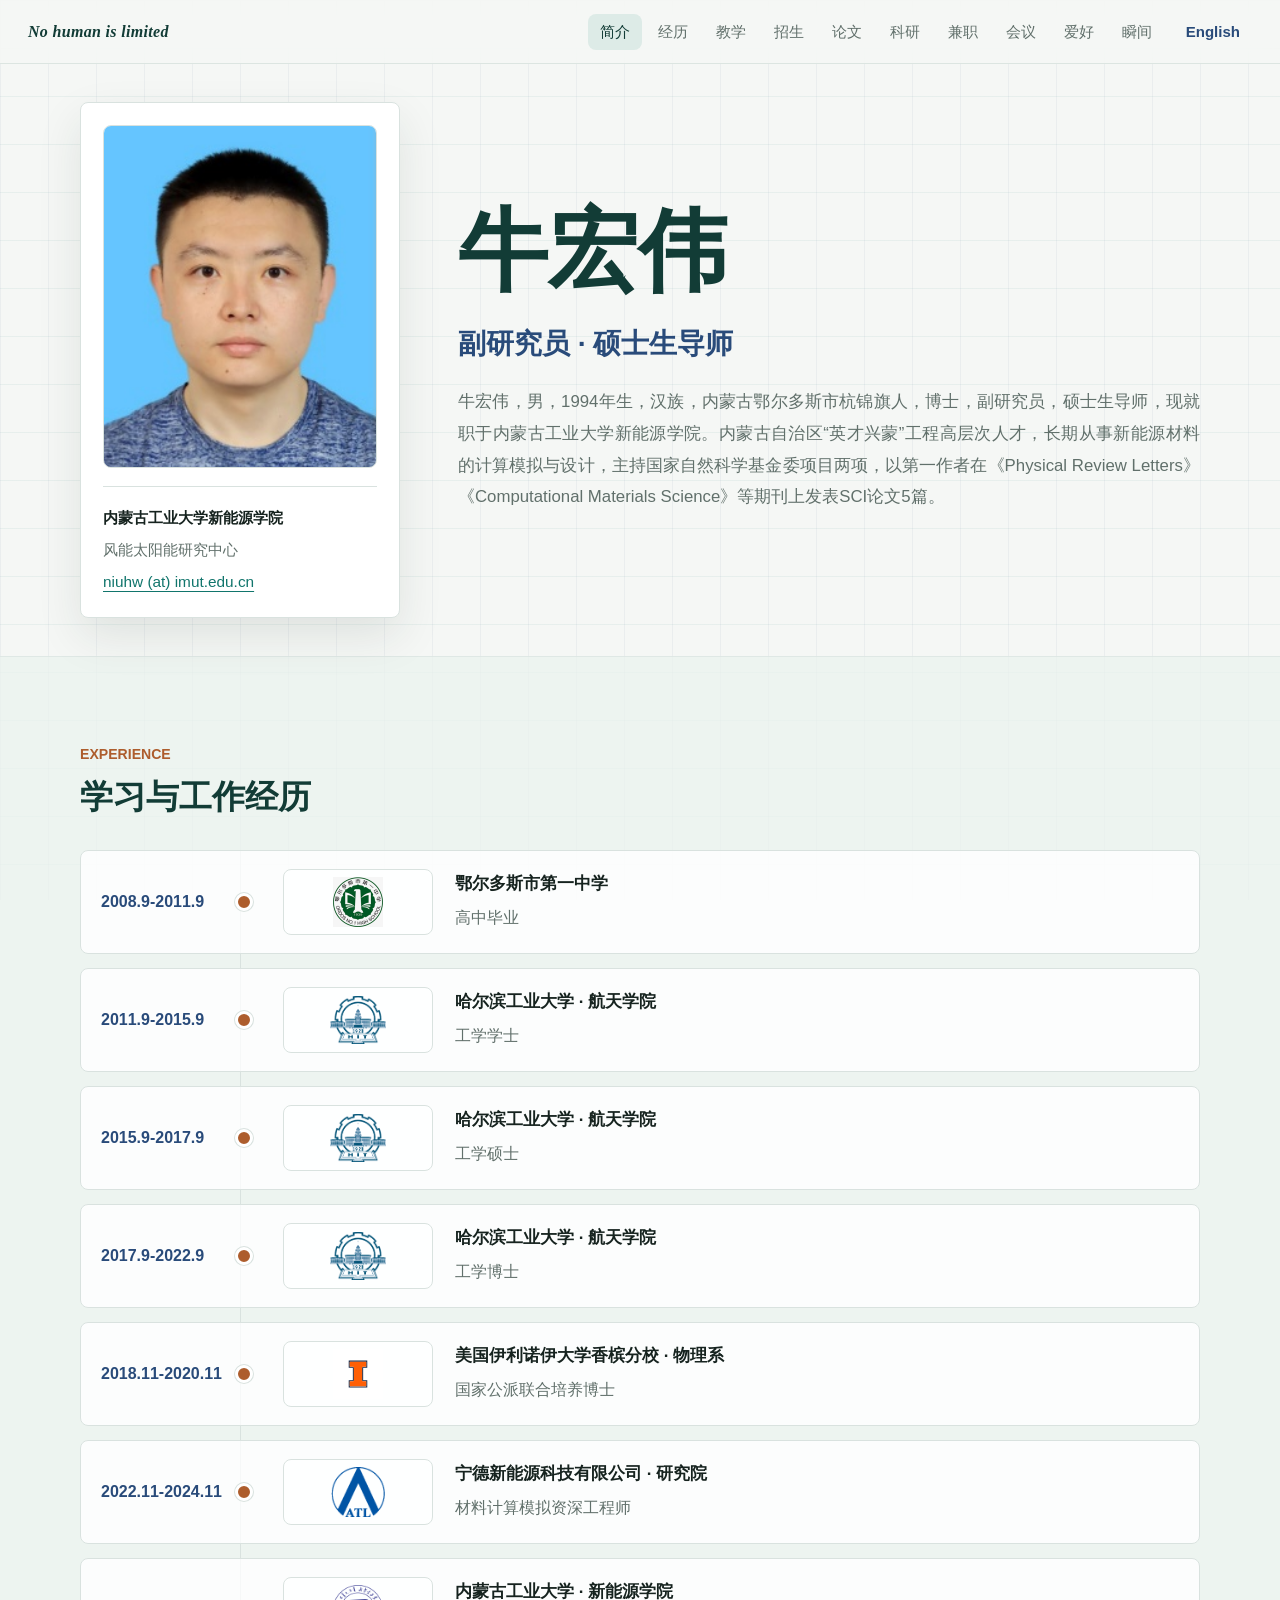
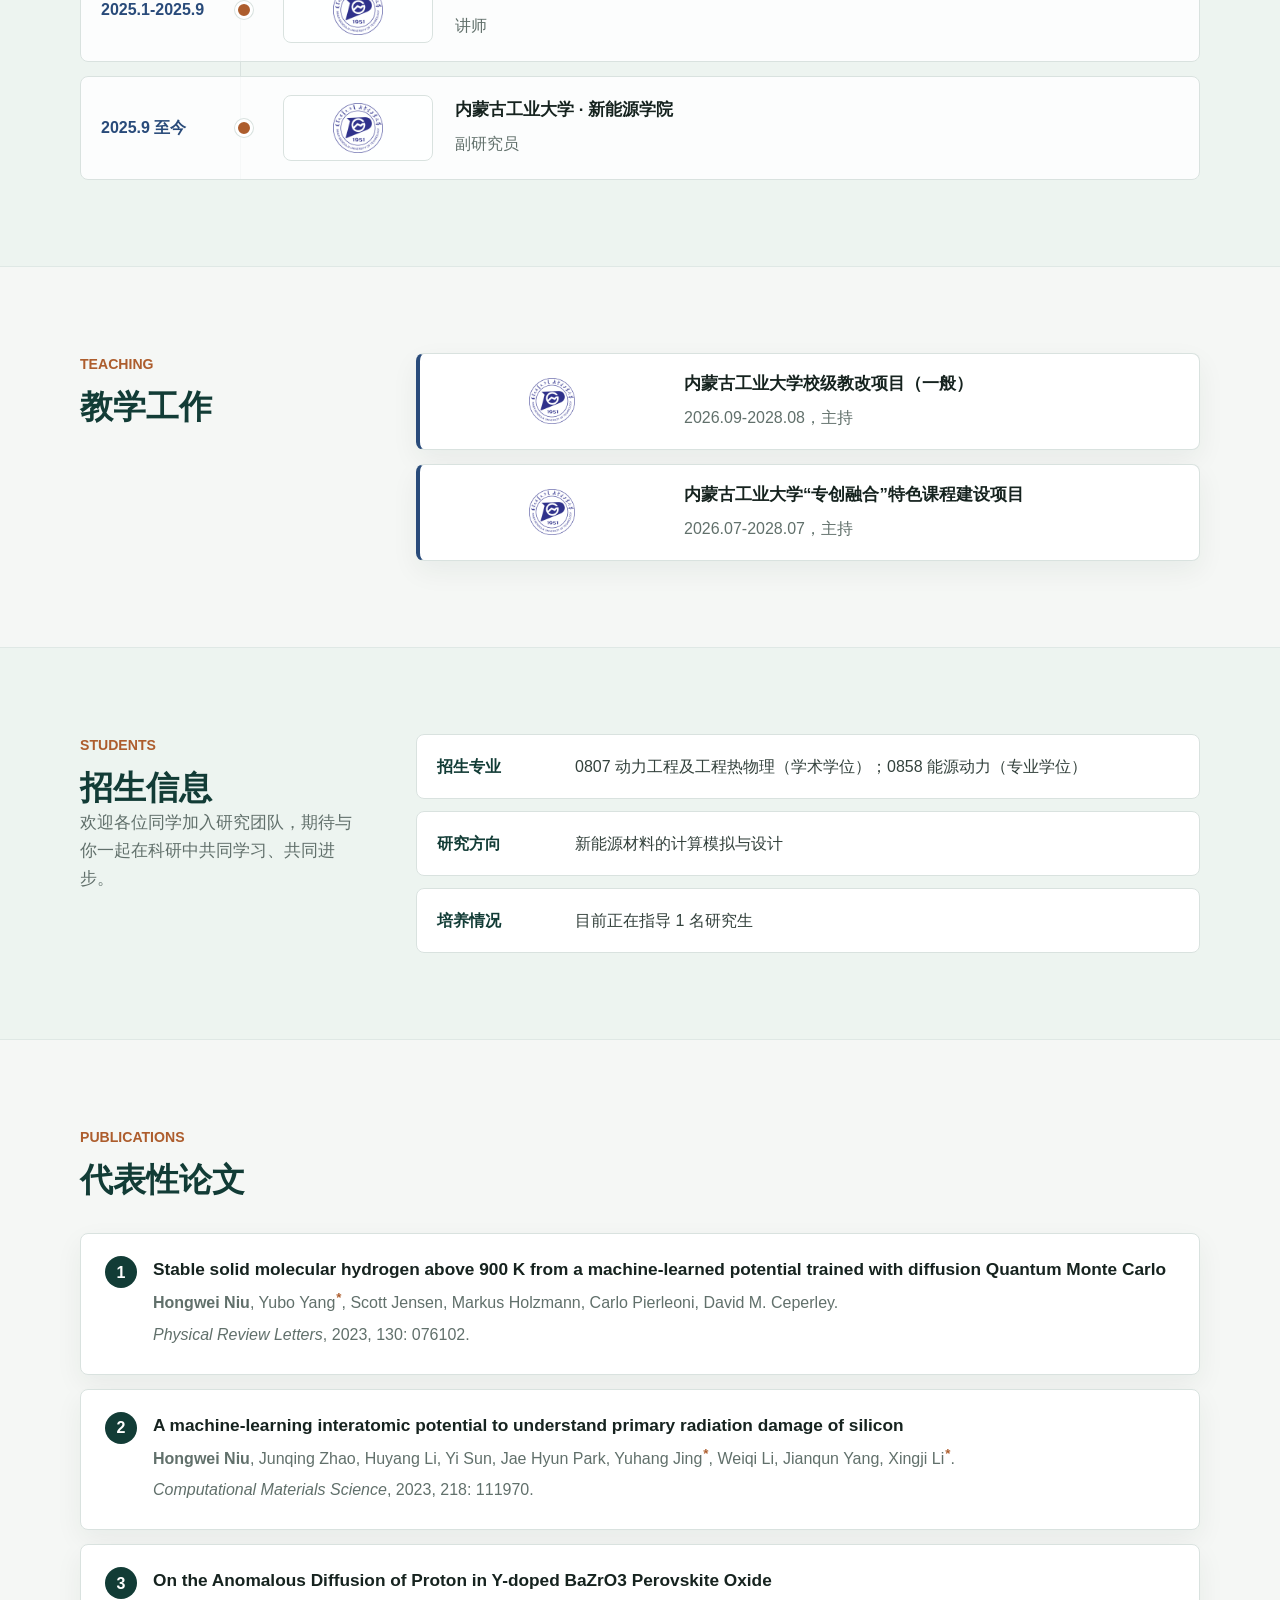
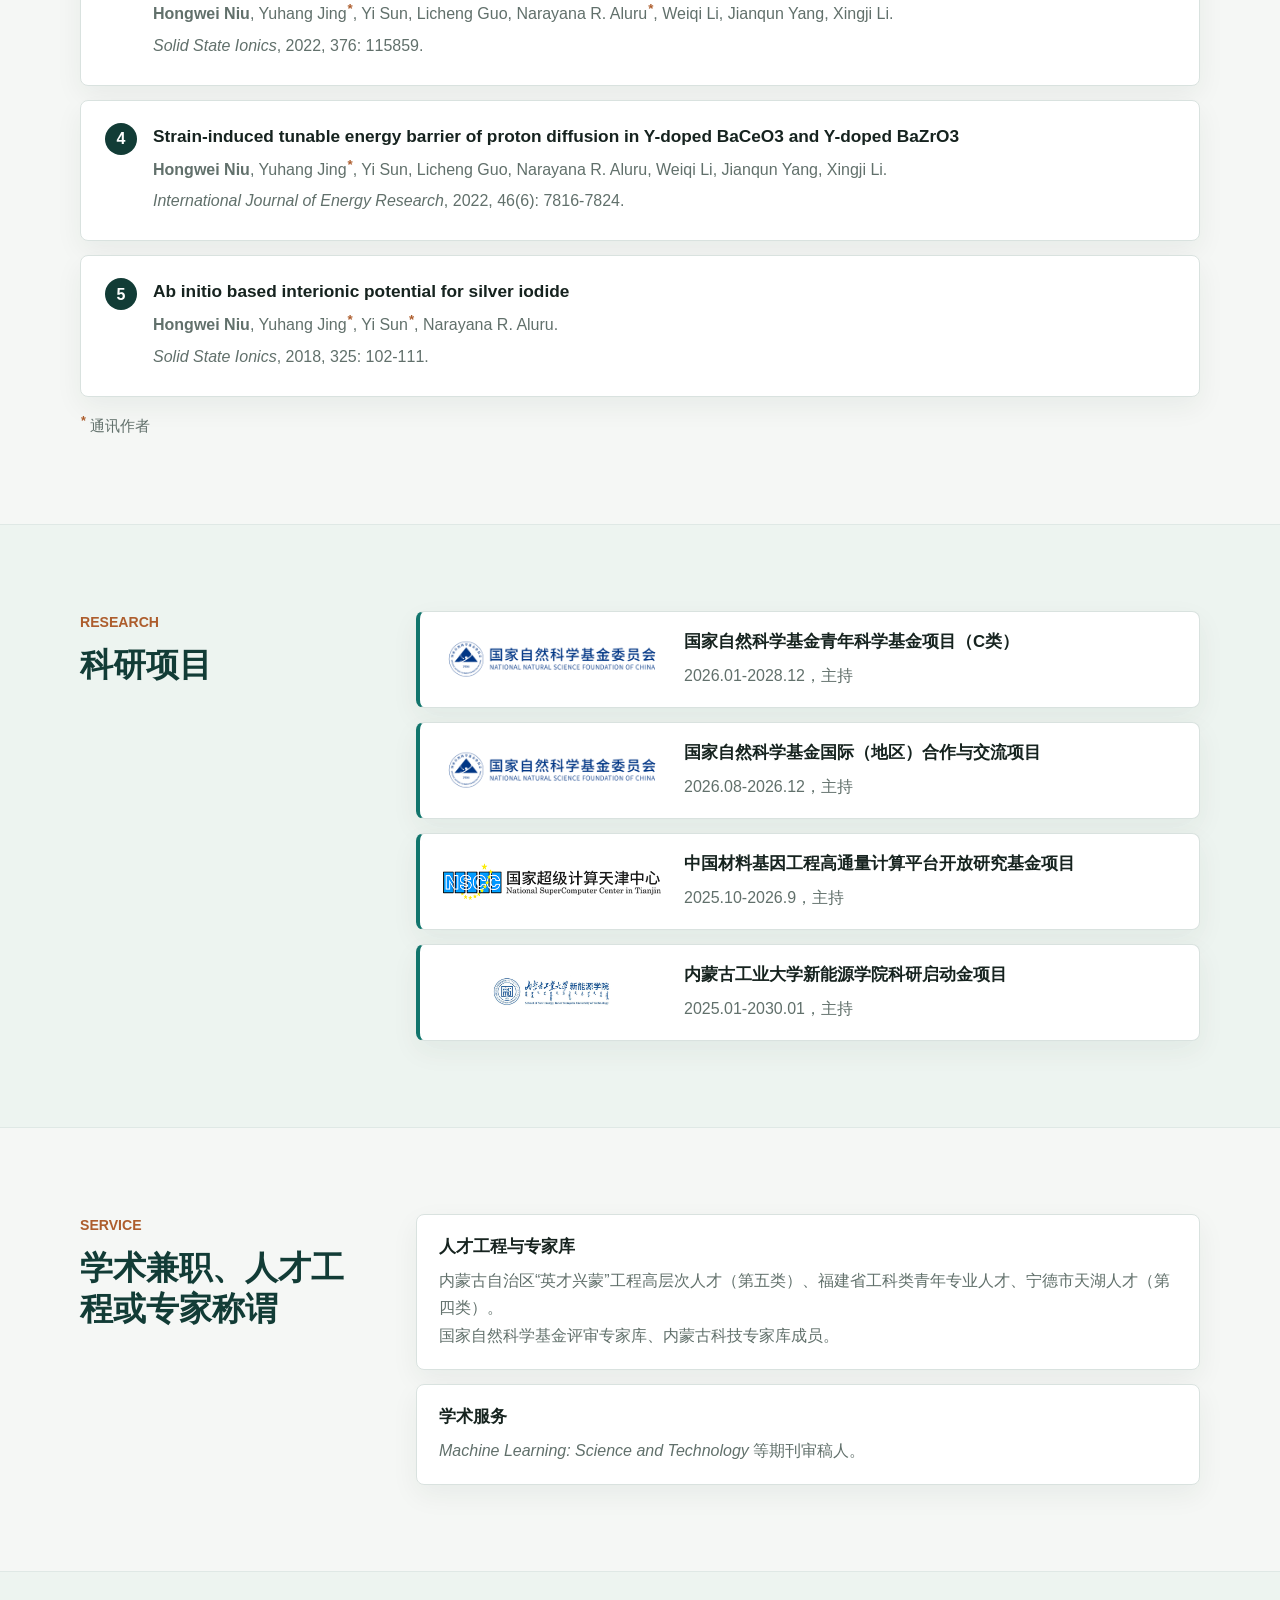
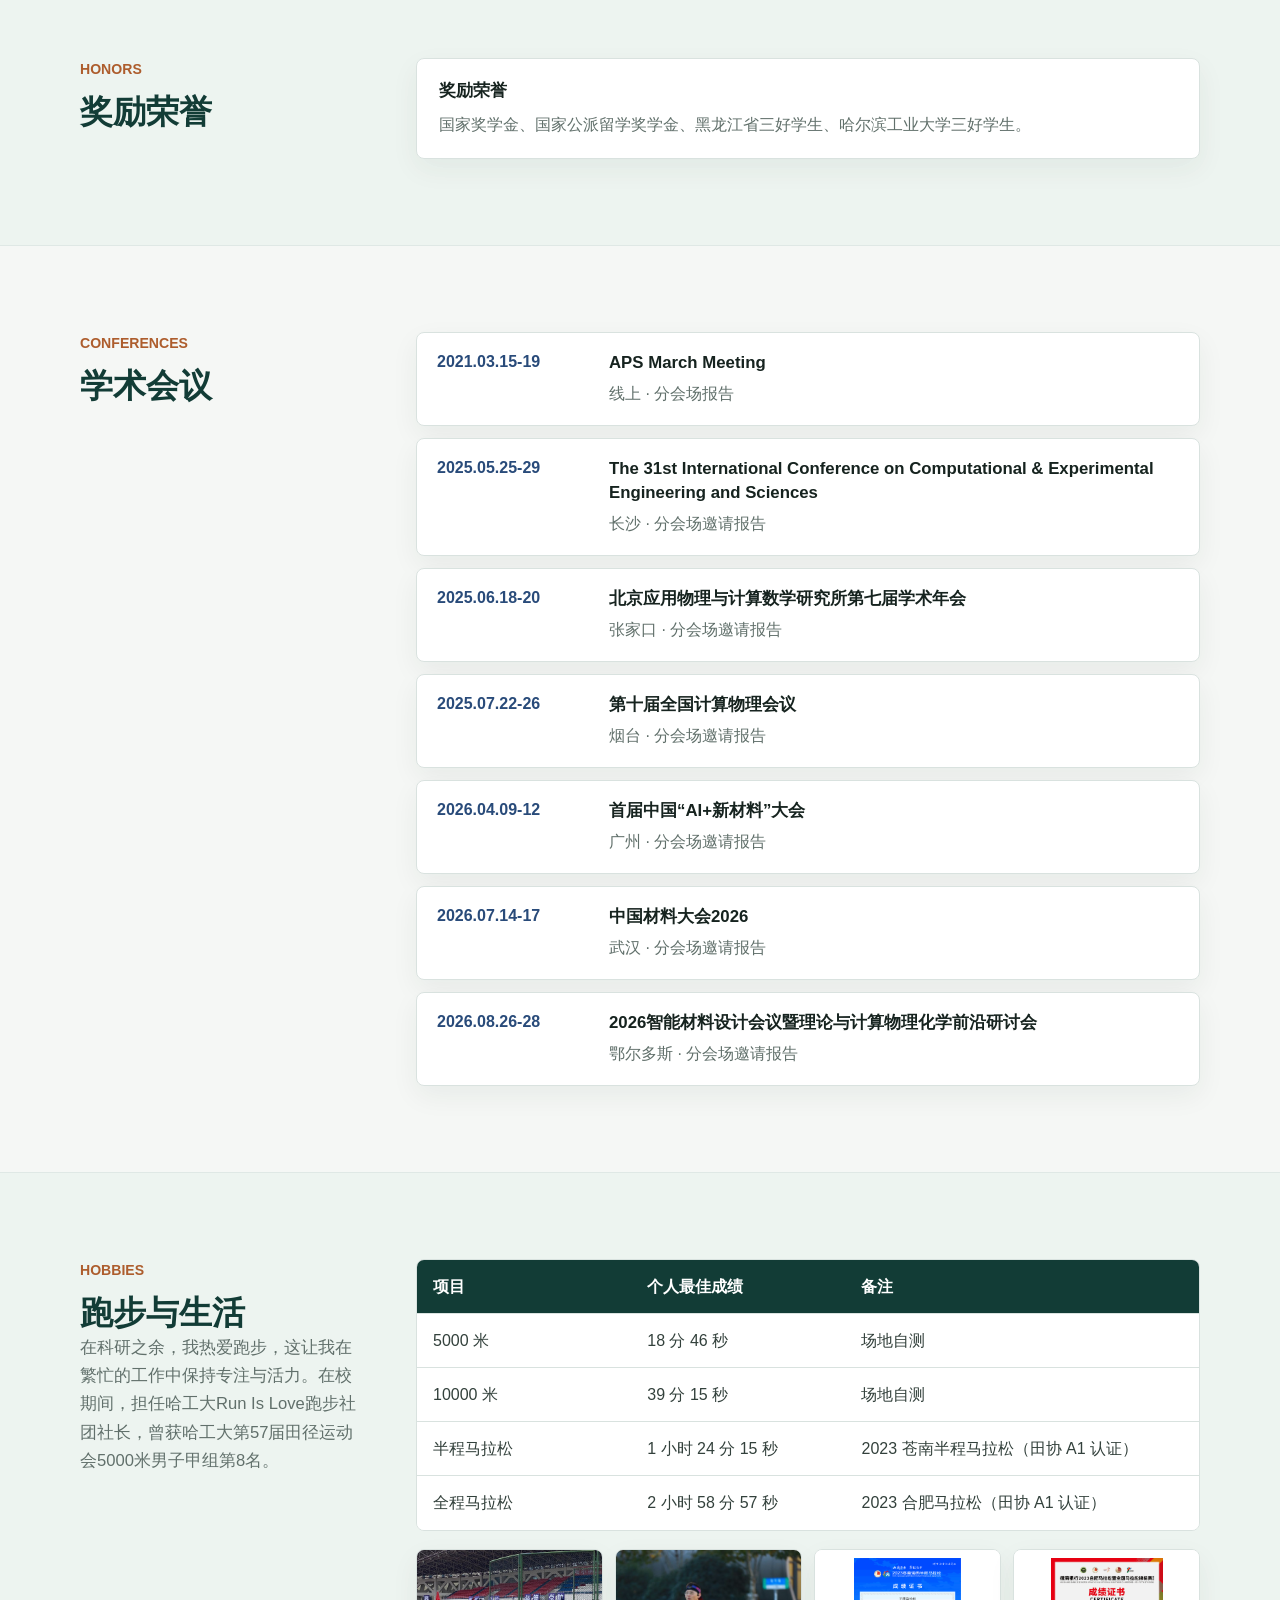
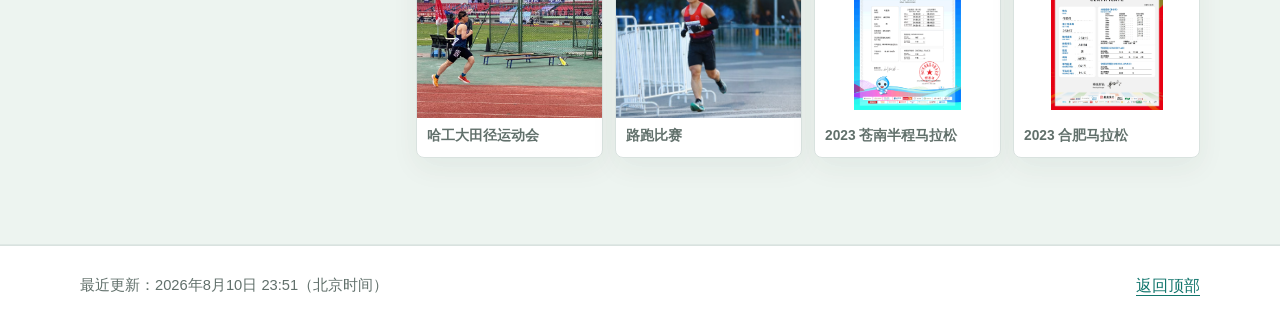
==== commit 4f43dae9: "Add teaching and research updates" ====
--- a/index.html
+++ b/index.html
@@ -35,7 +35,7 @@
         "name": "牛宏伟 | Hongwei (Ricky) Niu",
         "description": "牛宏伟，内蒙古工业大学新能源学院副研究员，硕士生导师。研究方向为新能源材料的计算模拟与设计。",
         "inLanguage": "zh-CN",
-        "dateModified": "2026-08-10T23:51:16+08:00",
+        "dateModified": "2026-08-31",
         "mainEntity": {
           "@type": "Person",
           "@id": "https://hongweiniu.github.io/#person",
@@ -65,9 +65,10 @@
       <nav class="site-nav" aria-label="主导航">
         <a href="#about">简介</a>
         <a href="#experience">经历</a>
+        <a href="#teaching">教学</a>
         <a href="#recruiting">招生</a>
         <a href="#publications">论文</a>
-        <a href="#projects">项目</a>
+        <a href="#projects">科研</a>
         <a href="#appointments">兼职</a>
         <a href="#conferences">会议</a>
         <a href="#hobbies">爱好</a>
@@ -109,7 +110,7 @@
           </div>
           <div class="prose">
             <p>
-              牛宏伟，男，1994年生，汉族，内蒙古鄂尔多斯市杭锦旗人，博士，副研究员，硕士生导师，现就职于<a class="institution-link" href="https://www.imut.edu.cn/" target="_blank" rel="noopener noreferrer">内蒙古工业大学</a><a class="institution-link" href="https://xnyxy.imut.edu.cn/" target="_blank" rel="noopener noreferrer">新能源学院</a>。内蒙古自治区“英才兴蒙”工程高层次人才，长期从事新能源材料的计算模拟与设计，主持国家自然科学基金青年项目（C类）等科研项目，以第一作者在《Physical Review Letters》《Computational Materials Science》等期刊上发表SCI论文5篇。
+              牛宏伟，男，1994年生，汉族，内蒙古鄂尔多斯市杭锦旗人，博士，副研究员，硕士生导师，现就职于<a class="institution-link" href="https://www.imut.edu.cn/" target="_blank" rel="noopener noreferrer">内蒙古工业大学</a><a class="institution-link" href="https://xnyxy.imut.edu.cn/" target="_blank" rel="noopener noreferrer">新能源学院</a>。内蒙古自治区“英才兴蒙”工程高层次人才，长期从事新能源材料的计算模拟与设计，主持国家自然科学基金委项目两项，以第一作者在《Physical Review Letters》《Computational Materials Science》等期刊上发表SCI论文5篇。
             </p>
           </div>
         </div>
@@ -172,7 +173,7 @@
             </article>
             <article>
               <time>2025.1-2025.9</time>
-              <img class="unit-logo logo-wide" src="assets/logos/imut-logo.png" alt="内蒙古工业大学新能源学院标识" />
+              <img class="unit-logo logo-square" src="assets/logos/imut-university-logo.png" alt="内蒙古工业大学校徽" />
               <div class="timeline-copy">
                 <h3><a class="institution-link" href="https://www.imut.edu.cn/" target="_blank" rel="noopener noreferrer">内蒙古工业大学</a> · <a class="institution-link" href="https://xnyxy.imut.edu.cn/" target="_blank" rel="noopener noreferrer">新能源学院</a></h3>
                 <p>讲师</p>
@@ -180,7 +181,7 @@
             </article>
             <article>
               <time>2025.9 至今</time>
-              <img class="unit-logo logo-wide" src="assets/logos/imut-logo.png" alt="内蒙古工业大学新能源学院标识" />
+              <img class="unit-logo logo-square" src="assets/logos/imut-university-logo.png" alt="内蒙古工业大学校徽" />
               <div class="timeline-copy">
                 <h3><a class="institution-link" href="https://www.imut.edu.cn/" target="_blank" rel="noopener noreferrer">内蒙古工业大学</a> · <a class="institution-link" href="https://xnyxy.imut.edu.cn/" target="_blank" rel="noopener noreferrer">新能源学院</a></h3>
                 <p>副研究员</p>
@@ -190,7 +191,32 @@
         </div>
       </section>
 
-      <section id="recruiting" class="section-band">
+      <section id="teaching" class="section-band">
+        <div class="container split-section">
+          <div>
+            <p class="section-kicker">Teaching</p>
+            <h2>教学工作</h2>
+          </div>
+          <div class="project-list teaching-list">
+            <article class="project-item">
+              <img class="project-visual" src="assets/logos/imut-university-logo.png" alt="内蒙古工业大学校徽" />
+              <div class="project-copy">
+                <h3>内蒙古工业大学校级教改项目（一般）</h3>
+                <p>2026.09-2028.08，主持</p>
+              </div>
+            </article>
+            <article class="project-item">
+              <img class="project-visual" src="assets/logos/imut-university-logo.png" alt="内蒙古工业大学校徽" />
+              <div class="project-copy">
+                <h3>内蒙古工业大学“专创融合”特色课程建设项目</h3>
+                <p>2026.07-2028.07，主持</p>
+              </div>
+            </article>
+          </div>
+        </div>
+      </section>
+
+      <section id="recruiting" class="section-band tinted">
         <div class="container recruiting-layout">
           <div>
             <p class="section-kicker">Students</p>
@@ -216,7 +242,7 @@
         </div>
       </section>
 
-      <section id="publications" class="section-band tinted">
+      <section id="publications" class="section-band">
         <div class="container">
           <div class="section-heading">
             <p class="section-kicker">Publications</p>
@@ -261,18 +287,25 @@
         </div>
       </section>
 
-      <section id="projects" class="section-band">
+      <section id="projects" class="section-band tinted">
         <div class="container split-section">
           <div>
-            <p class="section-kicker">Projects</p>
-            <h2>教研科研项目</h2>
+            <p class="section-kicker">Research</p>
+            <h2>科研项目</h2>
           </div>
           <div class="project-list">
             <article class="project-item">
               <img class="project-visual" src="assets/projects/nsfc-logo.png" alt="国家自然科学基金委员会标识" />
               <div class="project-copy">
-                <h3>国家自然科学基金青年项目（C 类）</h3>
+                <h3>国家自然科学基金青年科学基金项目（C类）</h3>
                 <p>2026.01-2028.12，主持</p>
+              </div>
+            </article>
+            <article class="project-item">
+              <img class="project-visual" src="assets/projects/nsfc-logo.png" alt="国家自然科学基金委员会标识" />
+              <div class="project-copy">
+                <h3>国家自然科学基金国际（地区）合作与交流项目</h3>
+                <p>2026.08-2026.12，主持</p>
               </div>
             </article>
             <article class="project-item">
@@ -293,7 +326,7 @@
         </div>
       </section>
 
-      <section id="appointments" class="section-band tinted">
+      <section id="appointments" class="section-band">
         <div class="container two-column">
           <div>
             <p class="section-kicker">Service</p>
@@ -313,7 +346,7 @@
         </div>
       </section>
 
-      <section id="honors" class="section-band">
+      <section id="honors" class="section-band tinted">
         <div class="container two-column">
           <div>
             <p class="section-kicker">Honors</p>
@@ -328,7 +361,7 @@
         </div>
       </section>
 
-      <section id="conferences" class="section-band tinted">
+      <section id="conferences" class="section-band">
         <div class="container two-column">
           <div>
             <p class="section-kicker">Conferences</p>
@@ -388,7 +421,7 @@
         </div>
       </section>
 
-      <section id="hobbies" class="section-band">
+      <section id="hobbies" class="section-band tinted">
         <div class="container running-layout">
           <div>
             <p class="section-kicker">Hobbies</p>
--- a/styles.css
+++ b/styles.css
@@ -518,6 +518,10 @@
   border-left: 4px solid var(--accent);
 }
 
+.teaching-list .project-item {
+  border-left-color: var(--blue);
+}
+
 .project-visual {
   width: 220px;
   max-width: 100%;
@@ -1205,14 +1209,14 @@
   }
 
   .project-item {
-    grid-template-columns: 118px minmax(0, 1fr);
+    grid-template-columns: minmax(0, 1fr);
     gap: 12px;
     padding: 16px;
   }
 
   .project-visual {
-    width: 118px;
-    height: 40px;
+    width: min(220px, 100%);
+    height: 46px;
   }
 
   .publication-item {
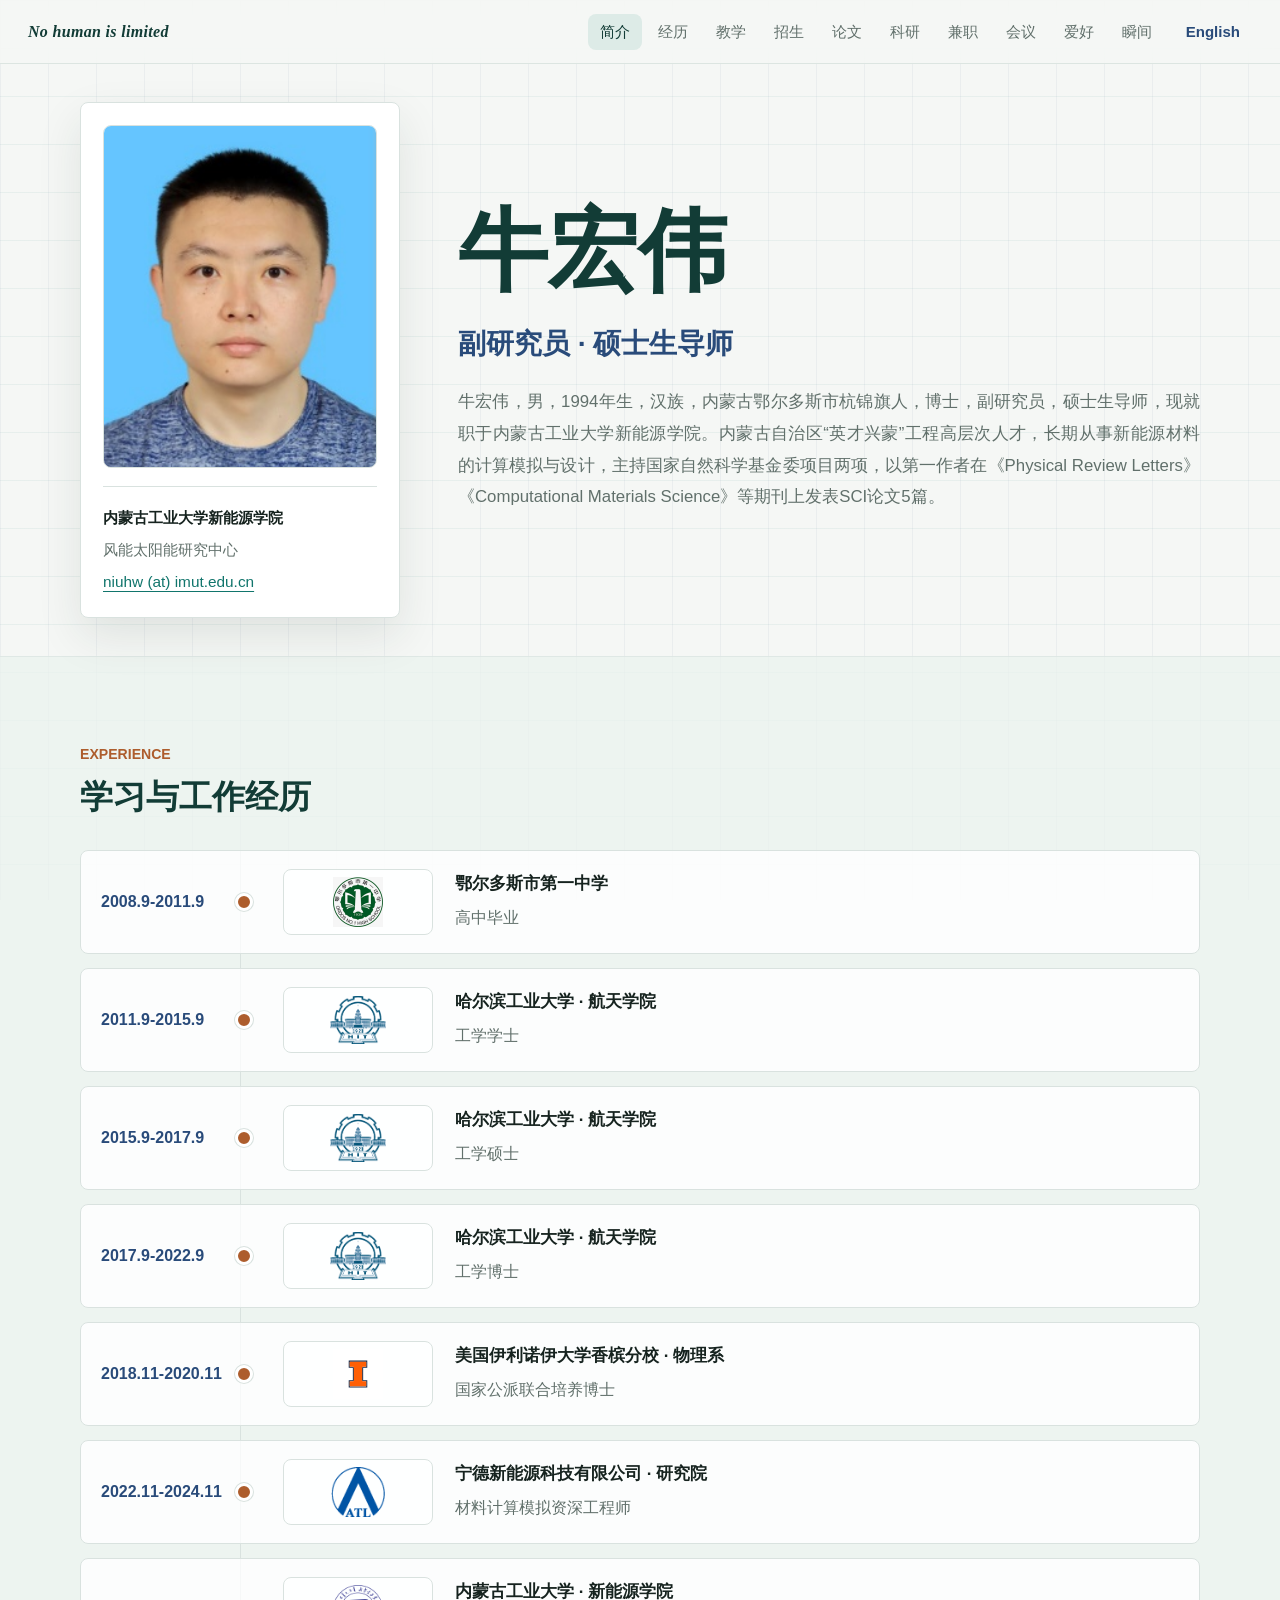
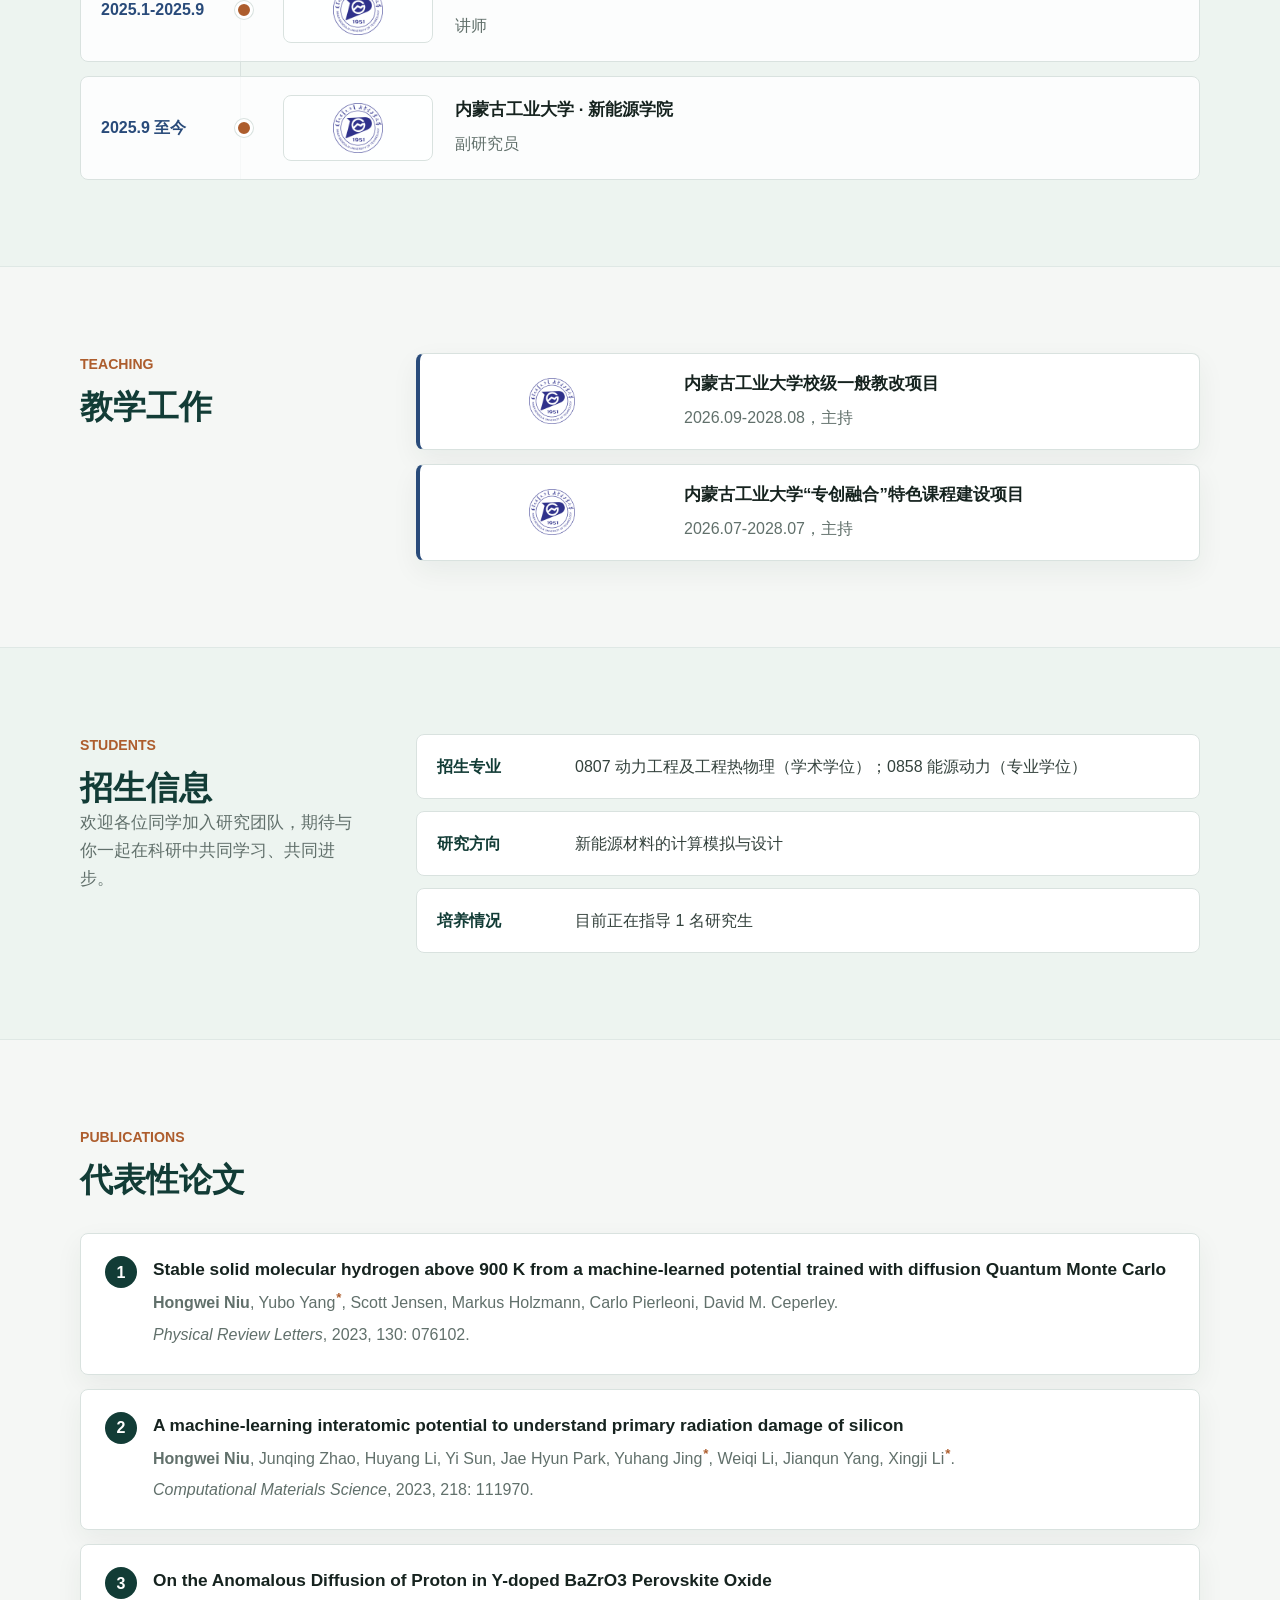
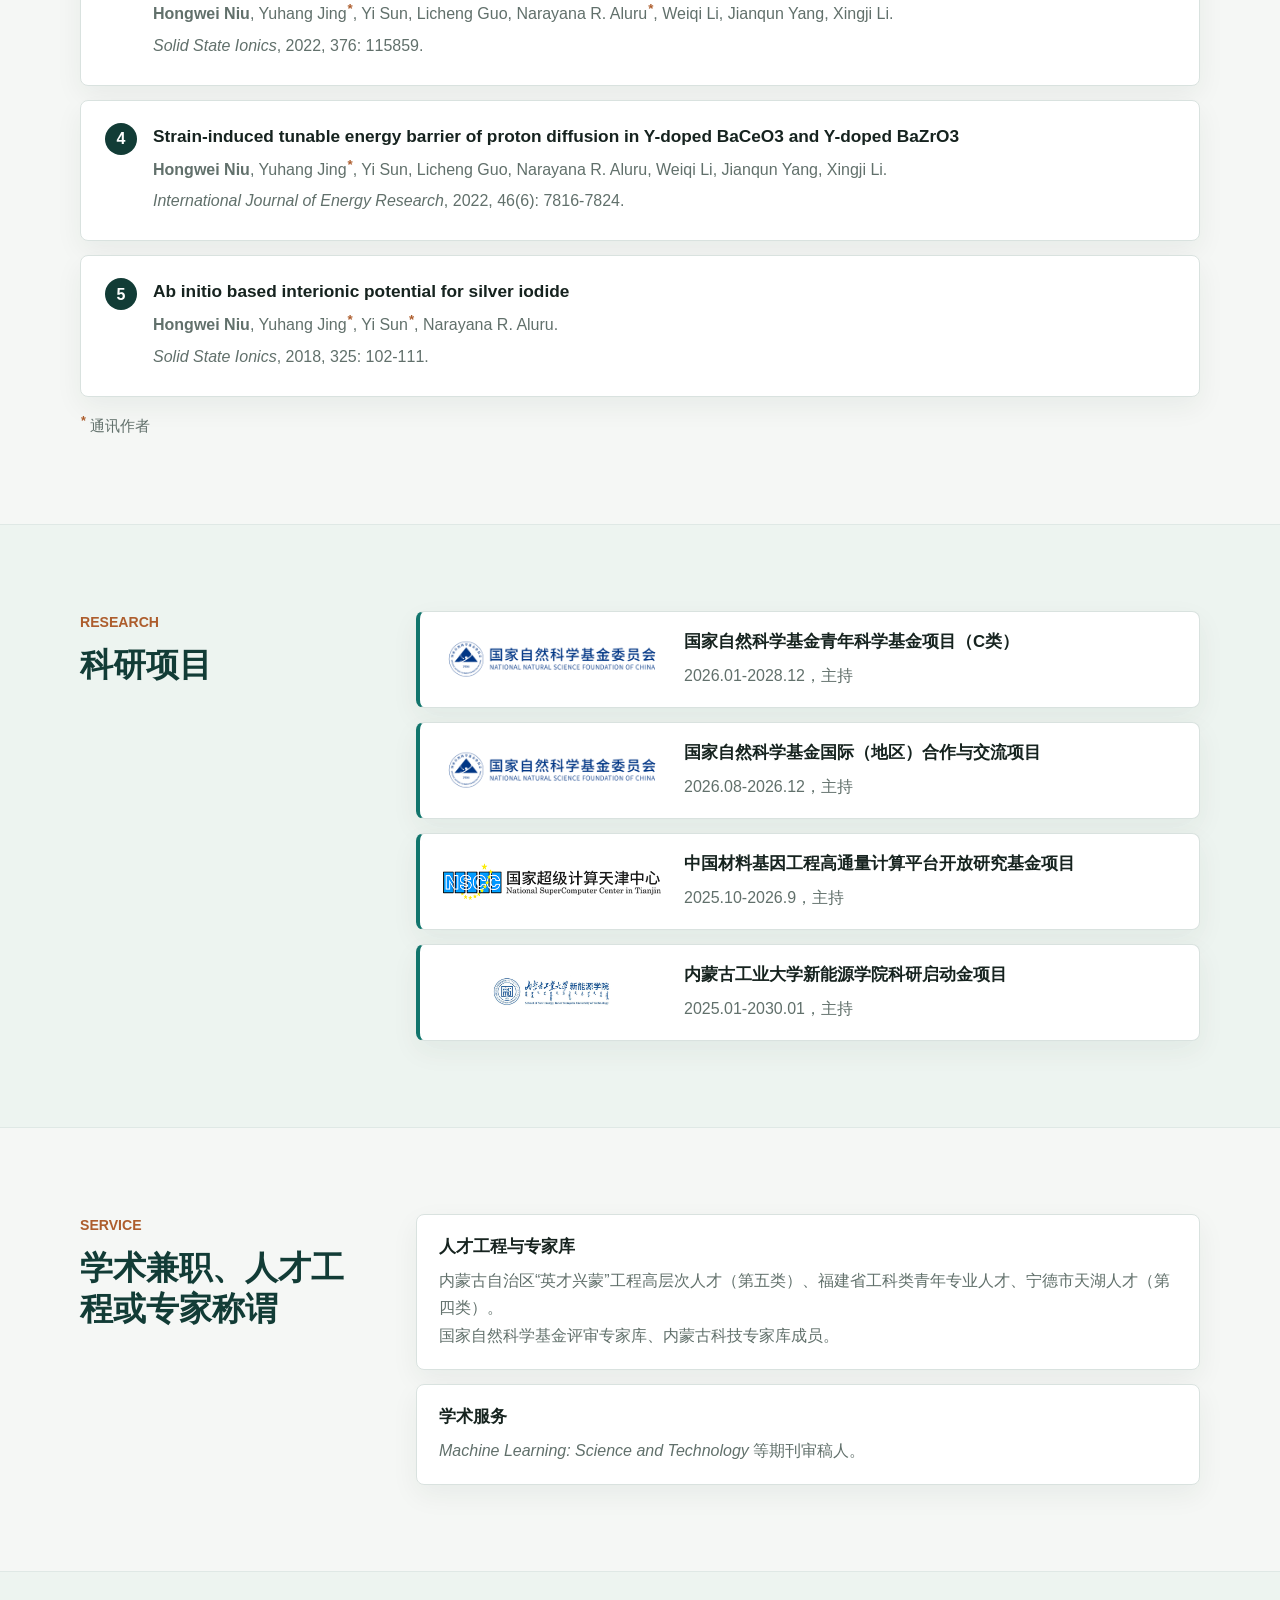
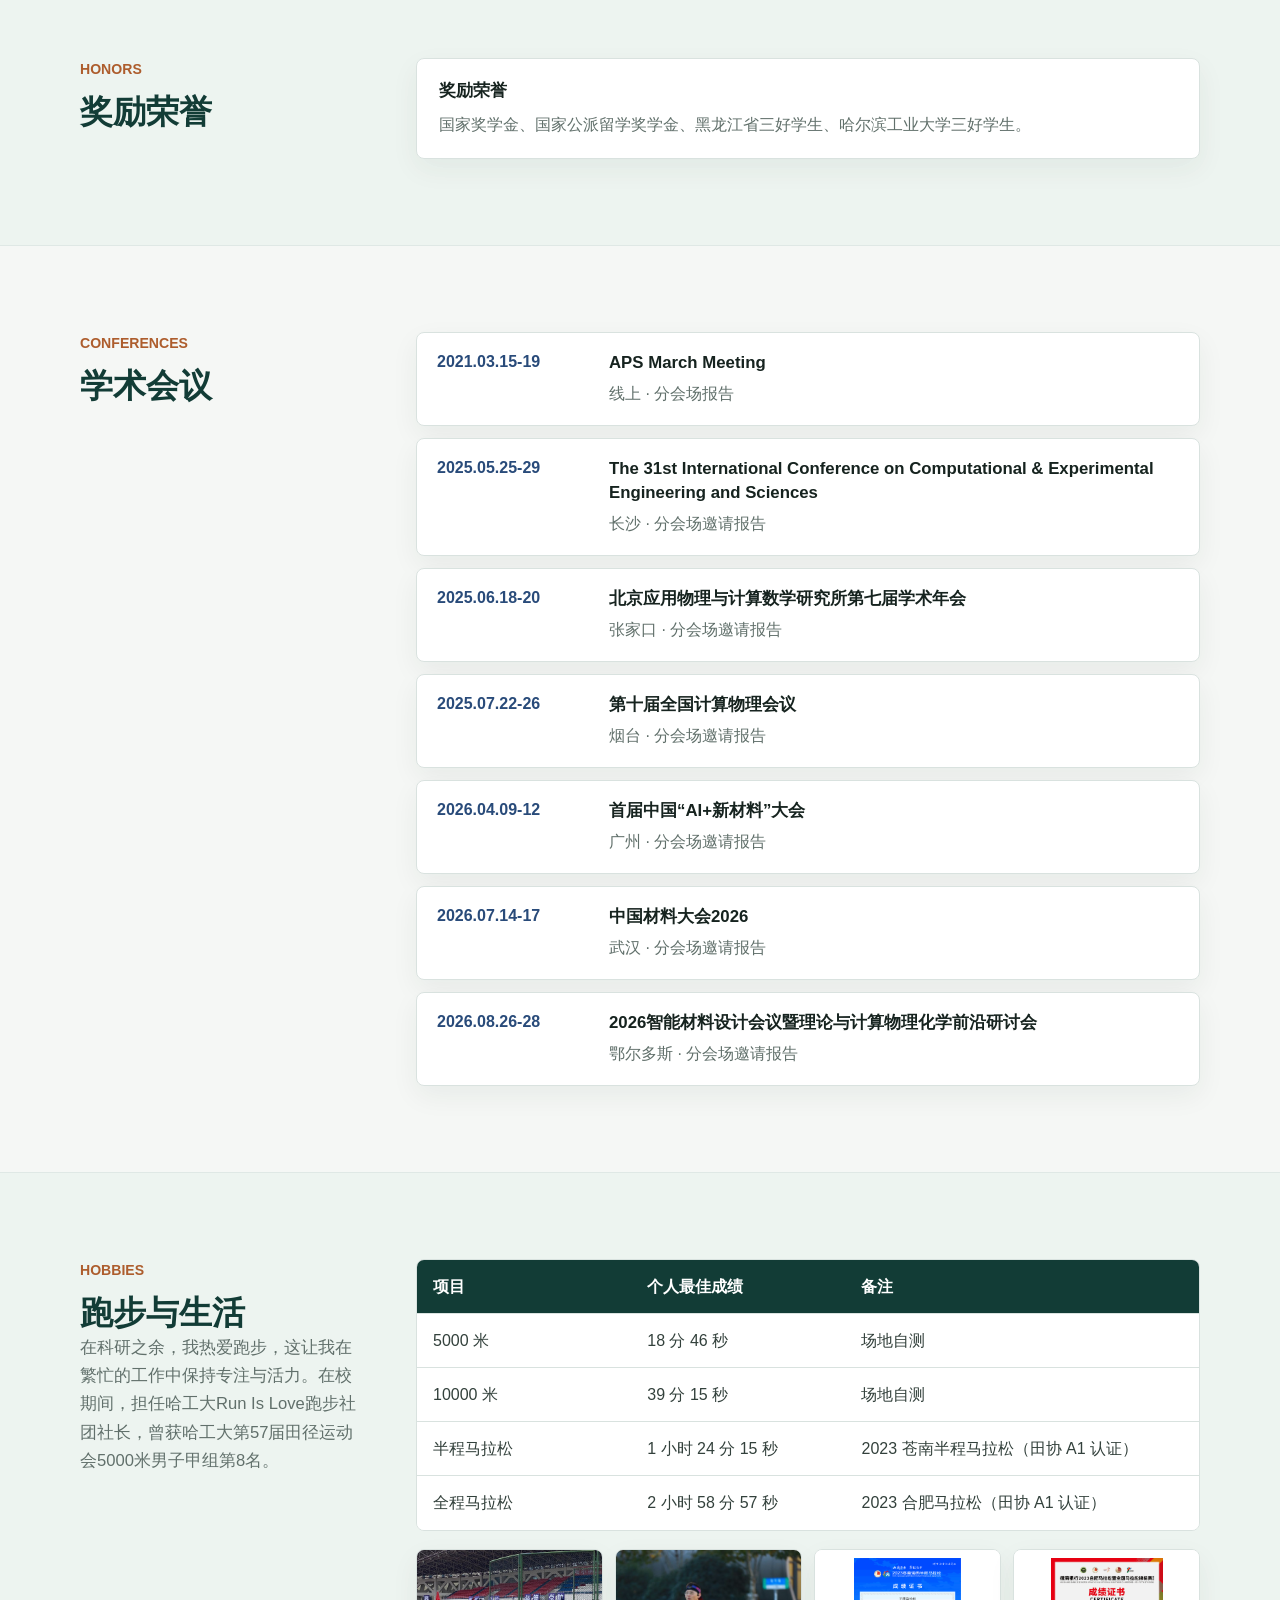
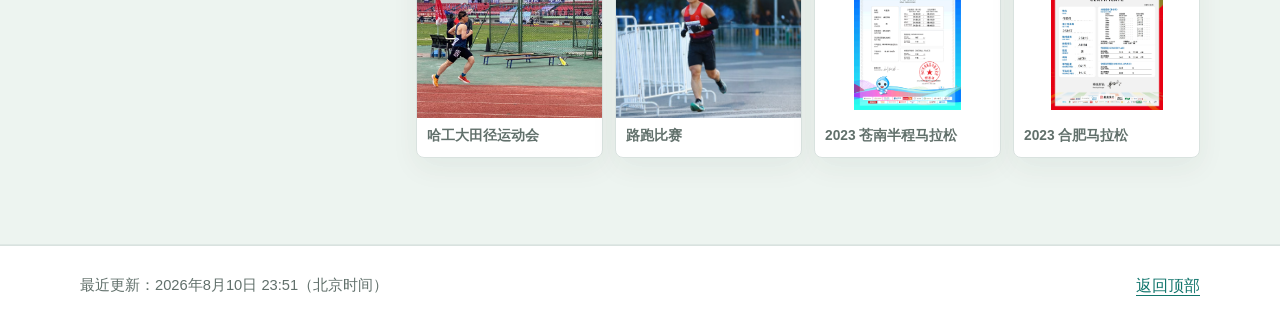
==== commit 1ea9034a: "Refine teaching project title" ====
--- a/index.html
+++ b/index.html
@@ -35,7 +35,7 @@
         "name": "牛宏伟 | Hongwei (Ricky) Niu",
         "description": "牛宏伟，内蒙古工业大学新能源学院副研究员，硕士生导师。研究方向为新能源材料的计算模拟与设计。",
         "inLanguage": "zh-CN",
-        "dateModified": "2026-08-31",
+        "dateModified": "2026-09-07",
         "mainEntity": {
           "@type": "Person",
           "@id": "https://hongweiniu.github.io/#person",
@@ -201,7 +201,7 @@
             <article class="project-item">
               <img class="project-visual" src="assets/logos/imut-university-logo.png" alt="内蒙古工业大学校徽" />
               <div class="project-copy">
-                <h3>内蒙古工业大学校级教改项目（一般）</h3>
+                <h3>内蒙古工业大学校级一般教改项目</h3>
                 <p>2026.09-2028.08，主持</p>
               </div>
             </article>
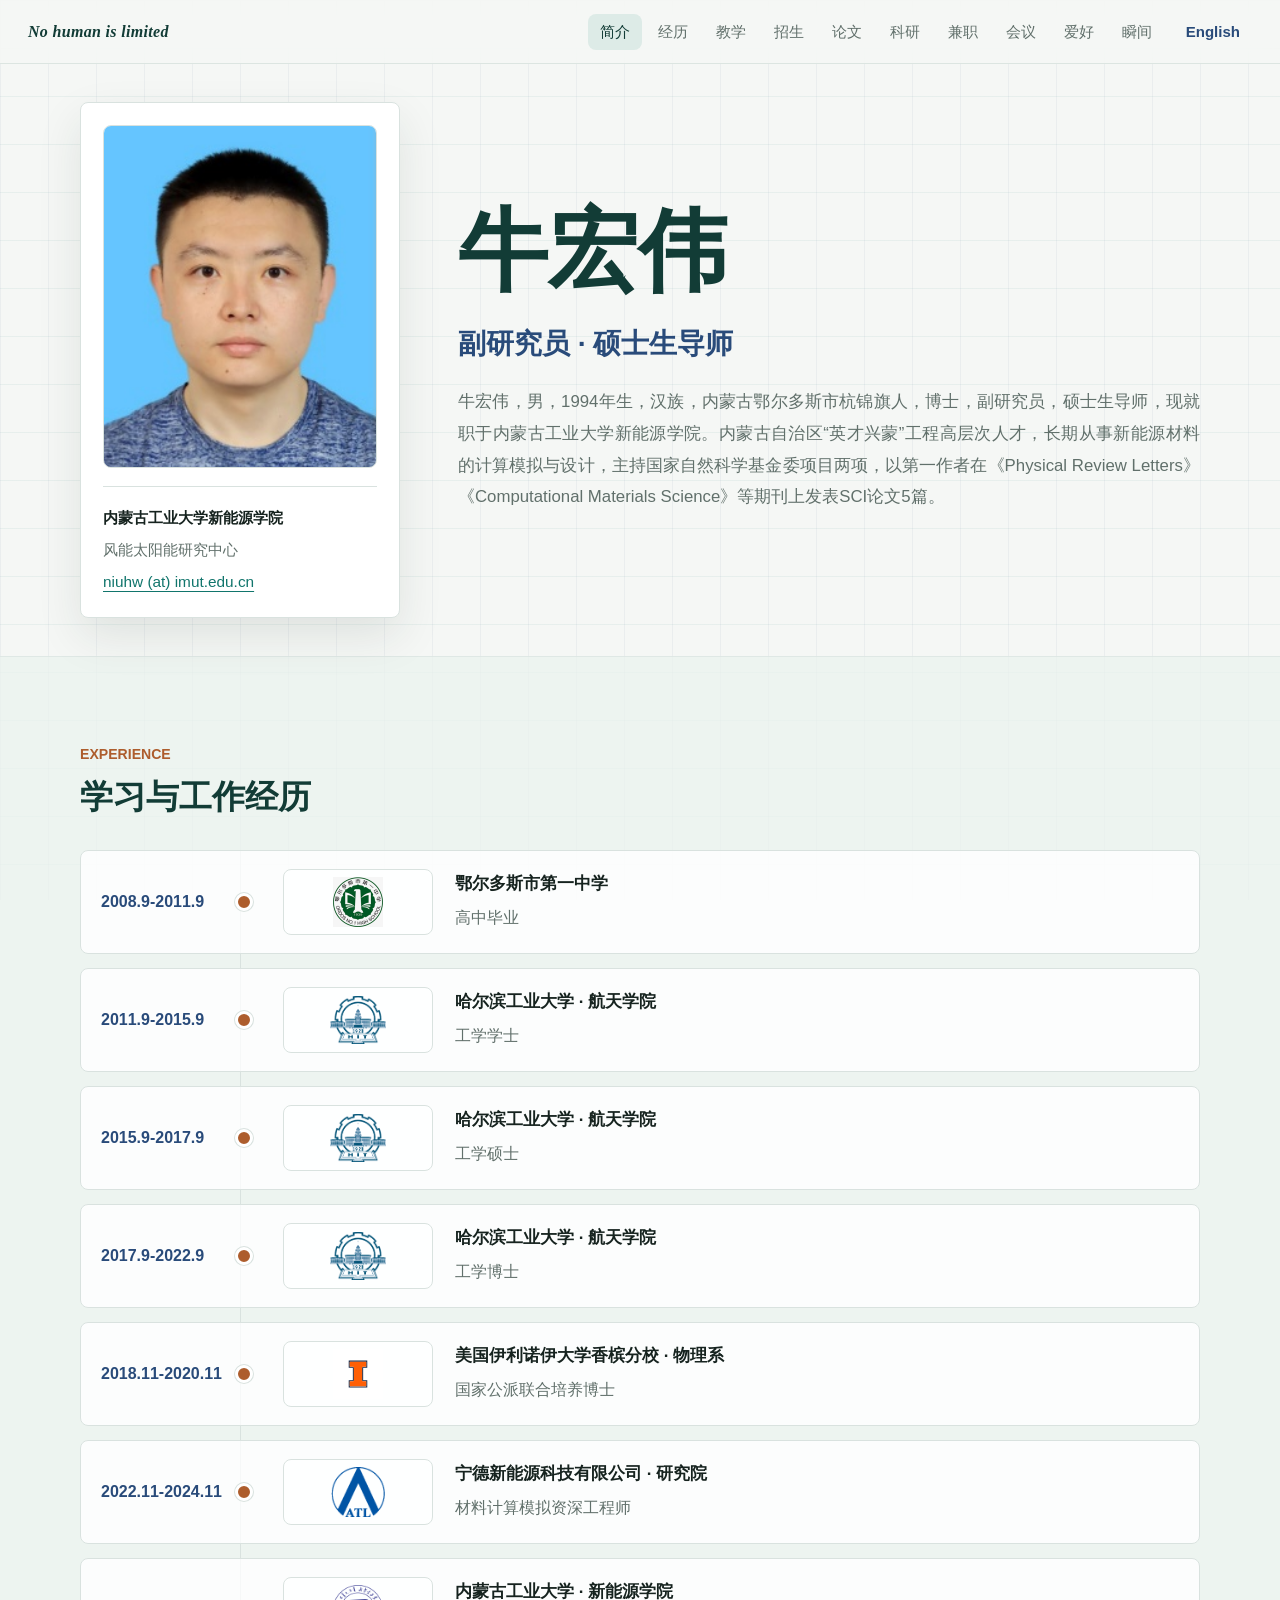
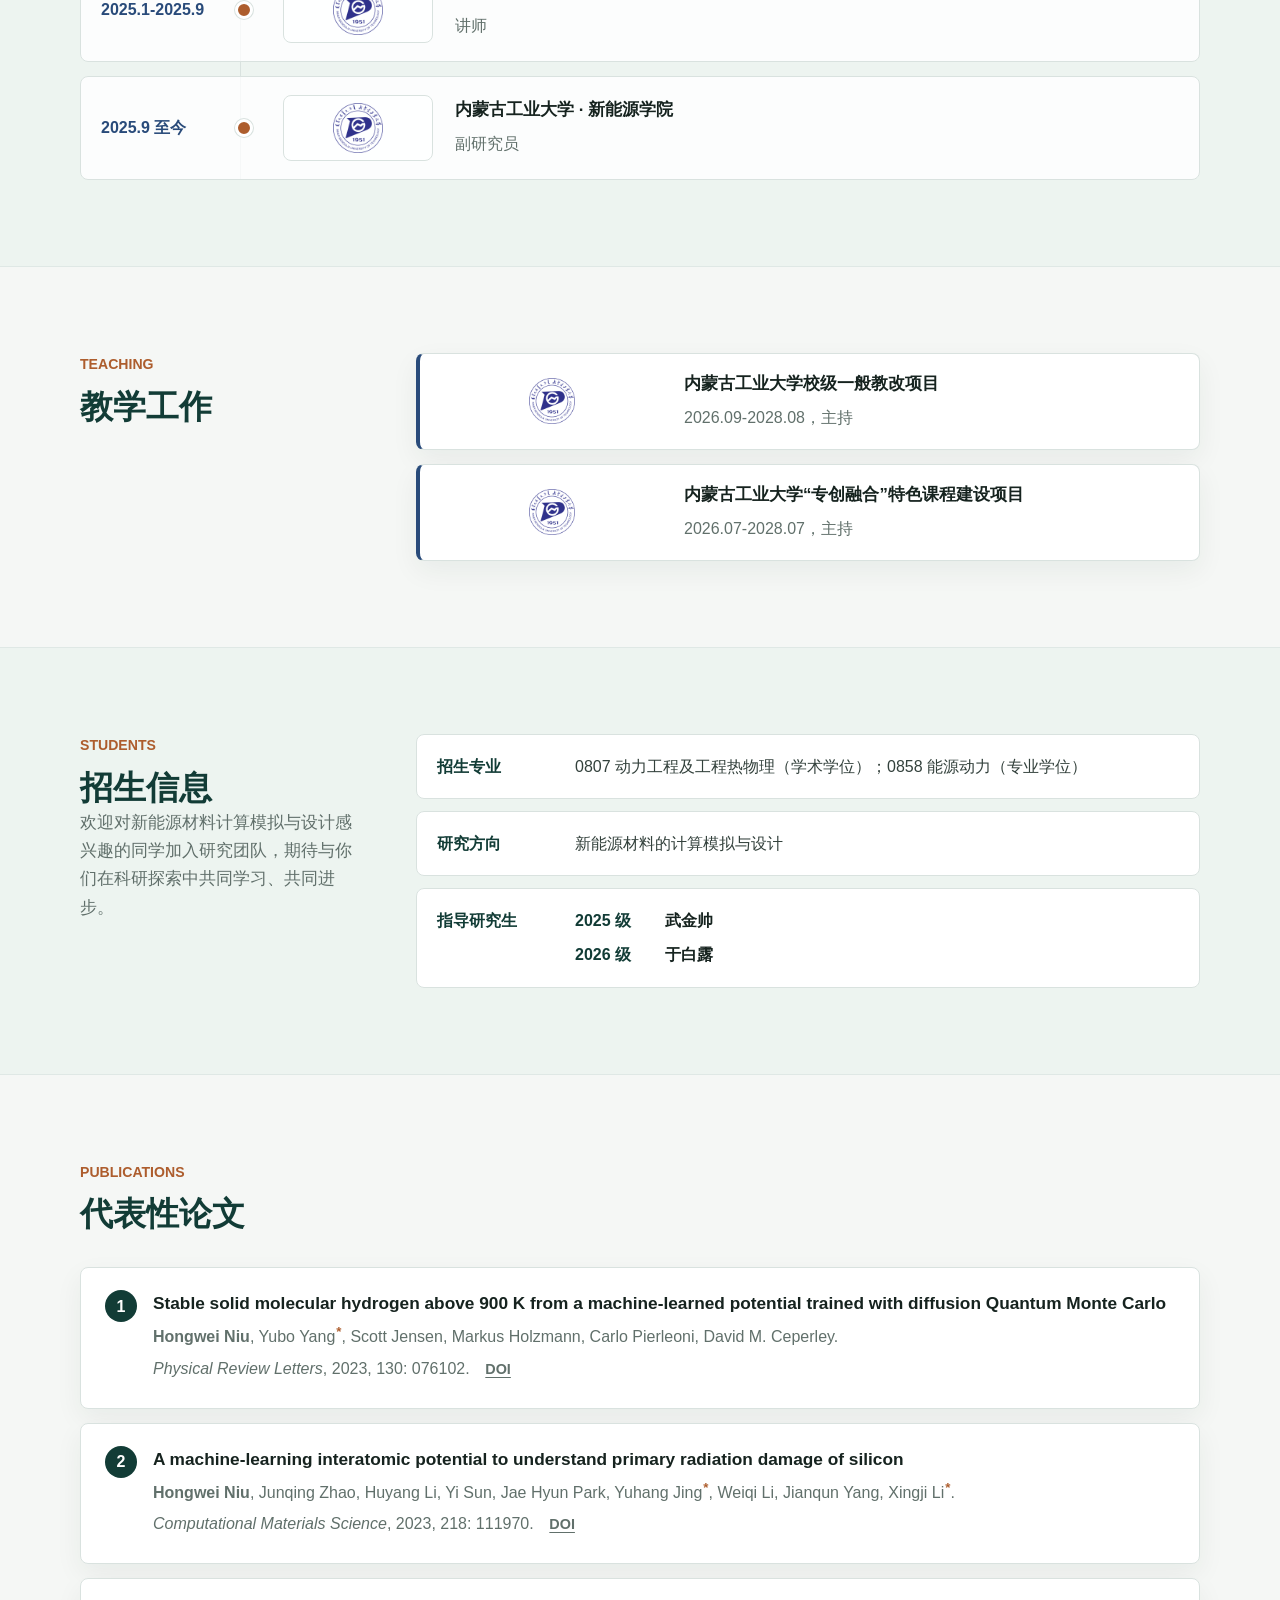
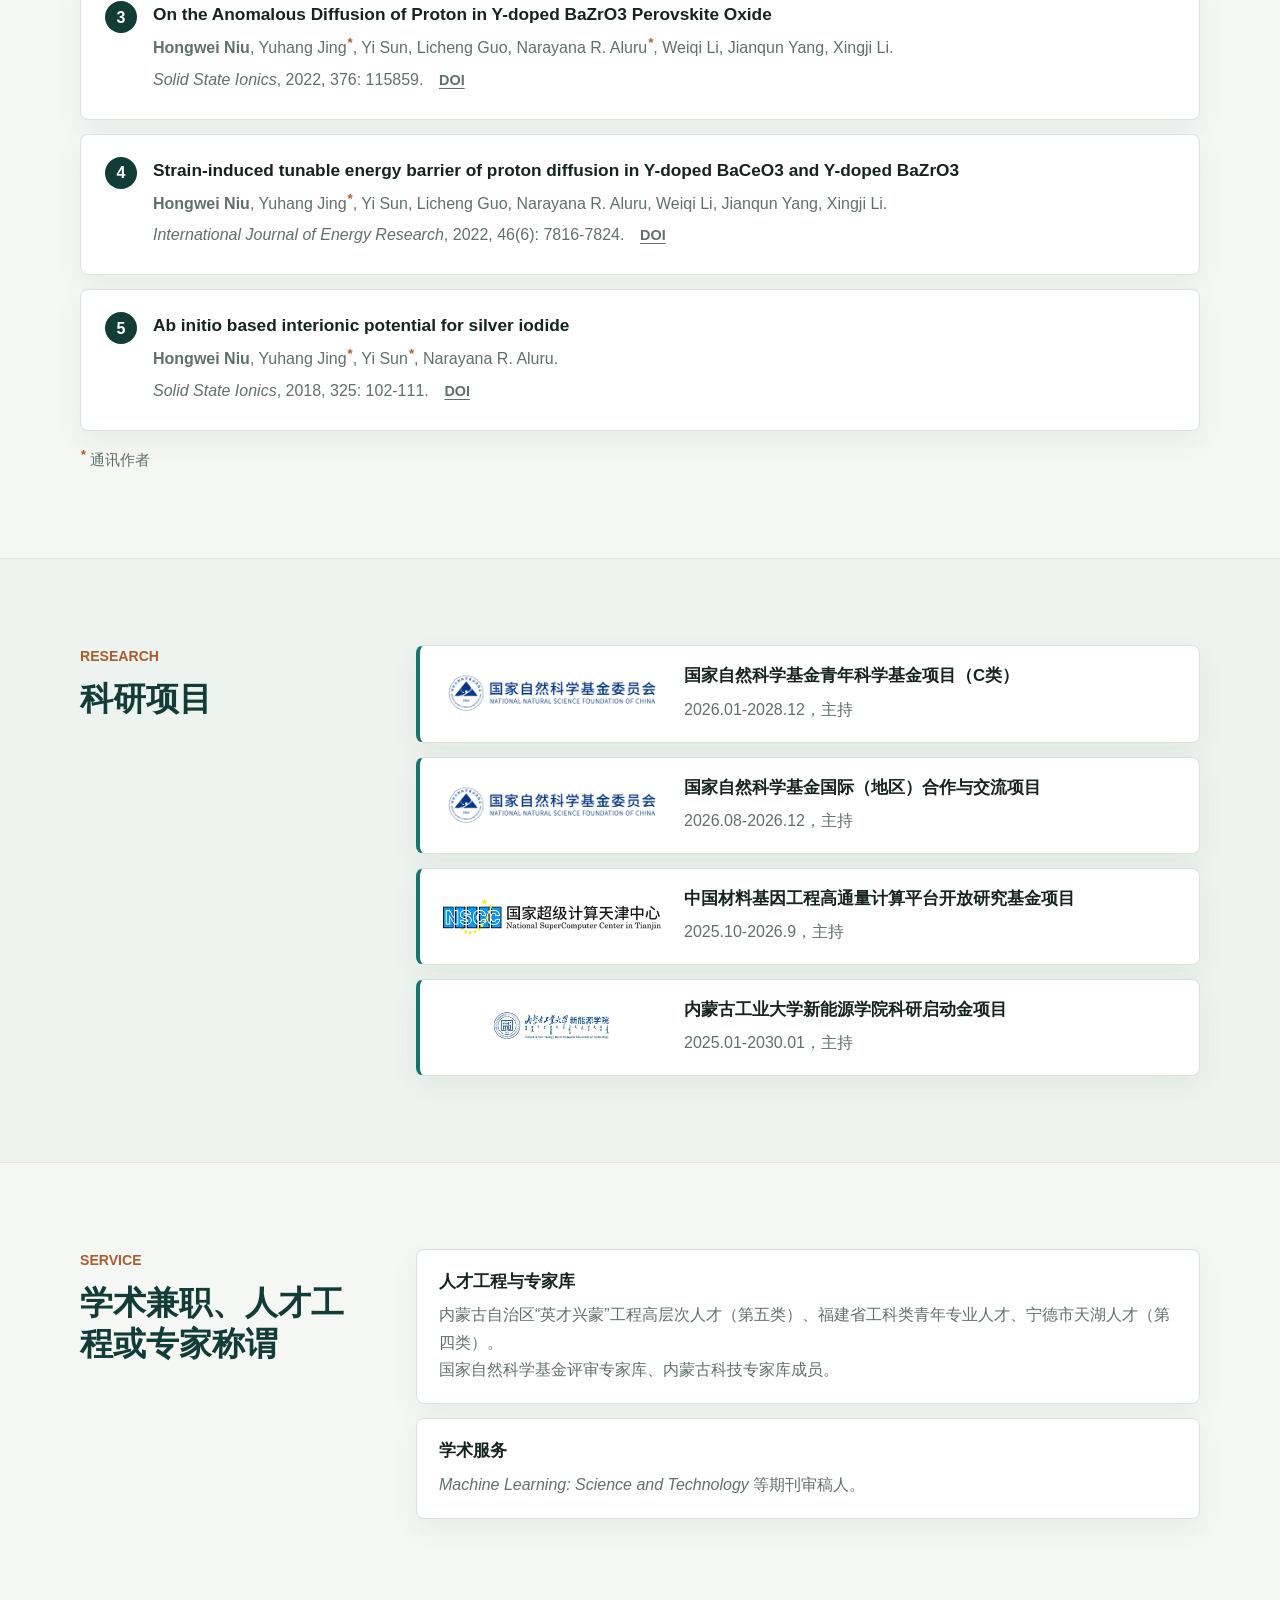
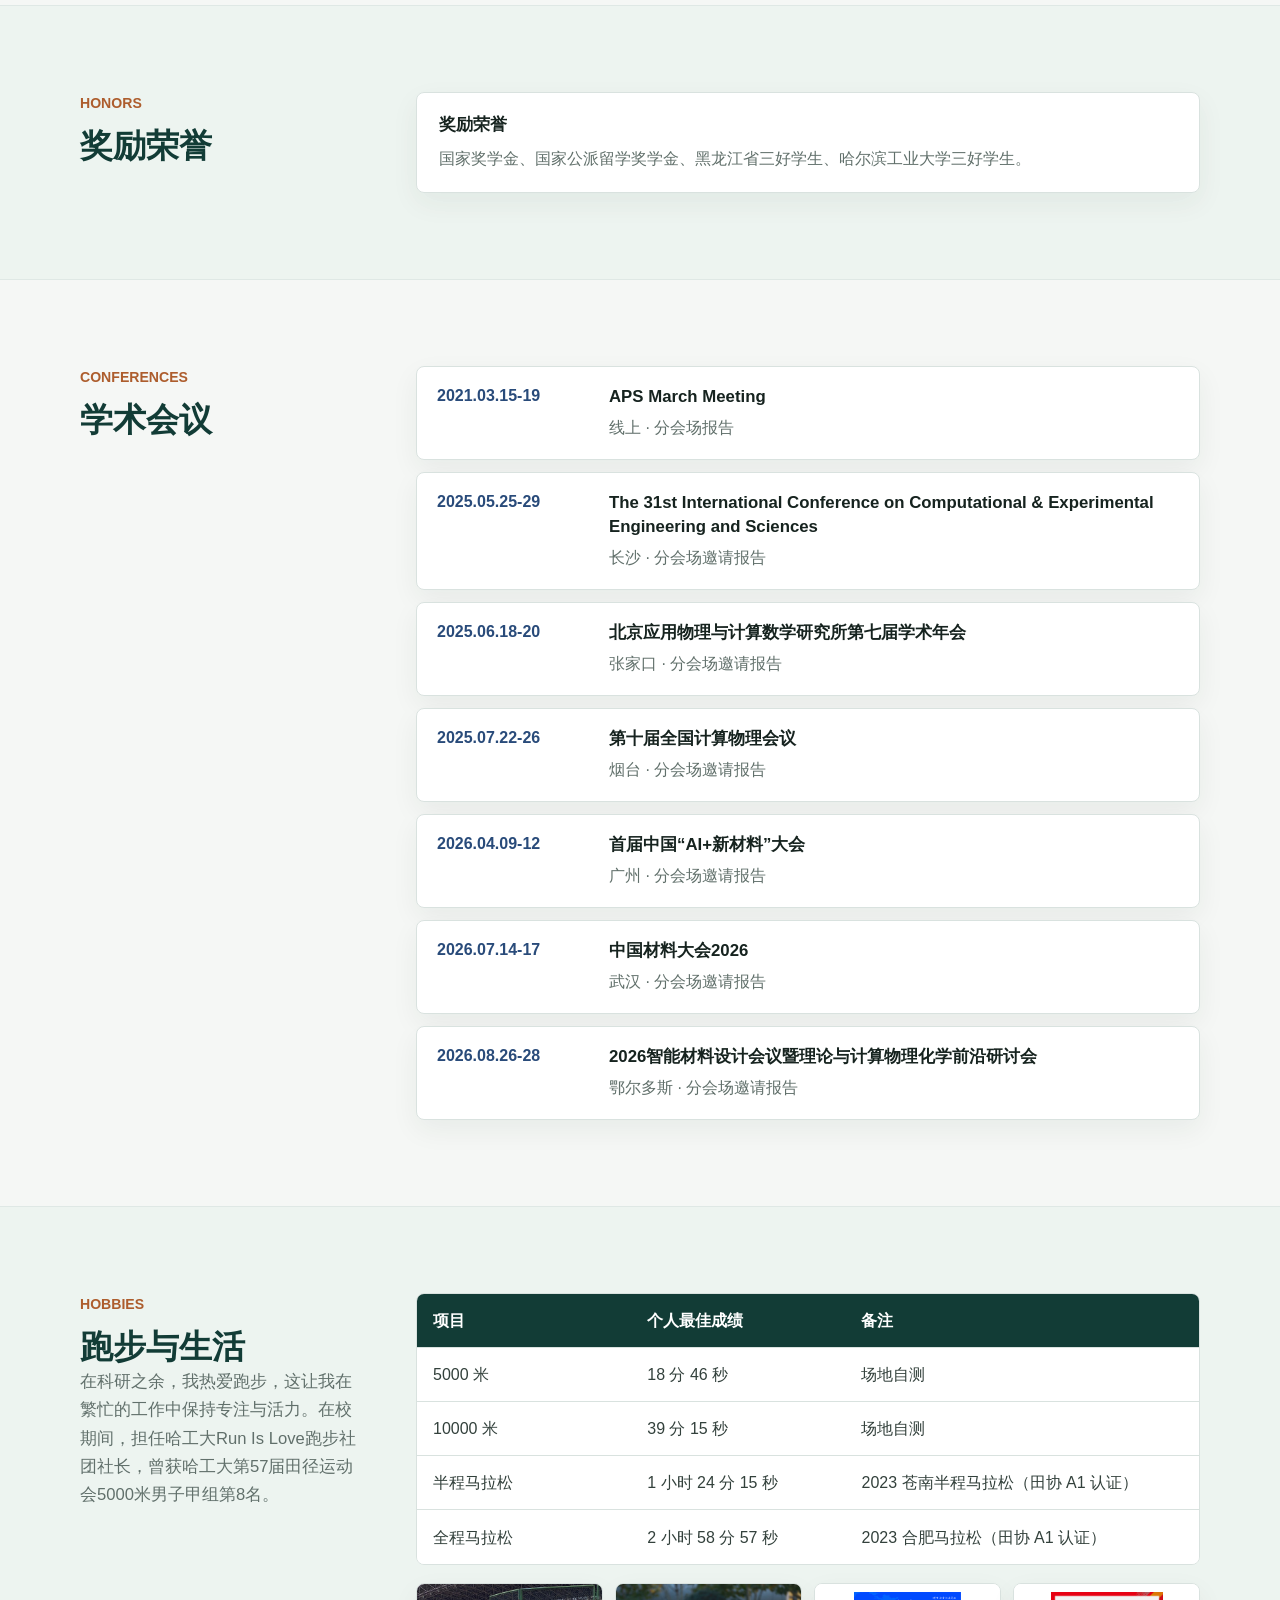
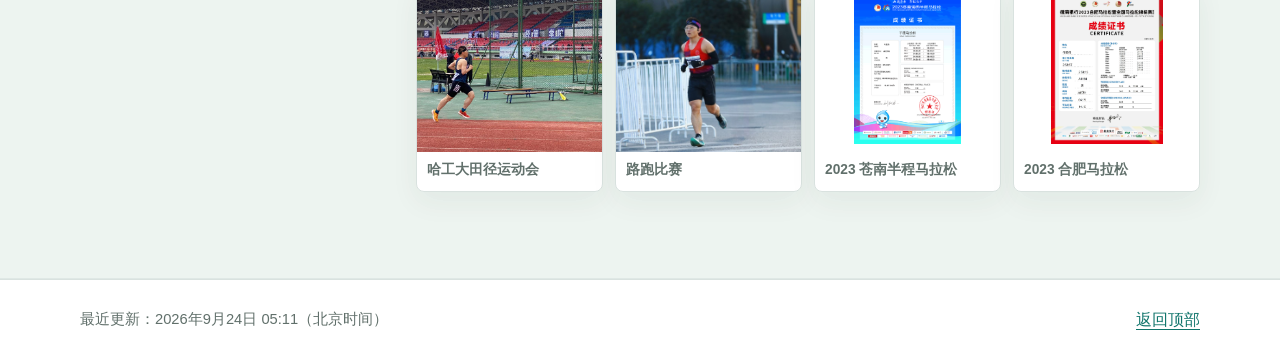
==== commit 4dfcf5ac: "Link publication PDFs and update student roster" ====
--- a/index.html
+++ b/index.html
@@ -35,7 +35,7 @@
         "name": "牛宏伟 | Hongwei (Ricky) Niu",
         "description": "牛宏伟，内蒙古工业大学新能源学院副研究员，硕士生导师。研究方向为新能源材料的计算模拟与设计。",
         "inLanguage": "zh-CN",
-        "dateModified": "2026-09-07",
+        "dateModified": "2026-09-24",
         "mainEntity": {
           "@type": "Person",
           "@id": "https://hongweiniu.github.io/#person",
@@ -222,7 +222,7 @@
             <p class="section-kicker">Students</p>
             <h2>招生信息</h2>
             <p class="section-note">
-              欢迎各位同学加入研究团队，期待与你一起在科研中共同学习、共同进步。
+              欢迎对新能源材料计算模拟与设计感兴趣的同学加入研究团队，期待与你们在科研探索中共同学习、共同进步。
             </p>
           </div>
           <div class="info-list">
@@ -235,8 +235,11 @@
               <p>新能源材料的计算模拟与设计</p>
             </div>
             <div class="info-row">
-              <span>培养情况</span>
-              <p>目前正在指导 1 名研究生</p>
+              <span>指导研究生</span>
+              <ul class="student-list">
+                <li><span>2025 级</span><strong>武金帅</strong></li>
+                <li><span>2026 级</span><strong>于白露</strong></li>
+              </ul>
             </div>
           </div>
         </div>
@@ -251,36 +254,36 @@
           <ol class="publication-list">
             <li class="publication-item">
               <p class="pub-title">
-                <a href="https://doi.org/10.1103/PhysRevLett.130.076102" target="_blank" rel="noopener noreferrer">Stable solid molecular hydrogen above 900 K from a machine-learned potential trained with diffusion Quantum Monte Carlo</a>
+                <a href="assets/papers/2023-niu-phys-rev-lett-stable.pdf" target="_blank" rel="noopener noreferrer" type="application/pdf">Stable solid molecular hydrogen above 900 K from a machine-learned potential trained with diffusion Quantum Monte Carlo</a>
               </p>
               <p><strong>Hongwei Niu</strong>, Yubo Yang<sup class="corresponding-mark" title="通讯作者">*</sup>, Scott Jensen, Markus Holzmann, Carlo Pierleoni, David M. Ceperley.</p>
-              <p><em>Physical Review Letters</em>, 2023, 130: 076102.</p>
+              <p><em>Physical Review Letters</em>, 2023, 130: 076102. <a class="publication-resource-link" href="https://doi.org/10.1103/PhysRevLett.130.076102" target="_blank" rel="noopener noreferrer">DOI</a></p>
             </li>
             <li class="publication-item">
               <p class="pub-title">
-                <a href="https://doi.org/10.1016/j.commatsci.2022.111970" target="_blank" rel="noopener noreferrer">A machine-learning interatomic potential to understand primary radiation damage of silicon</a>
+                <a href="assets/papers/2023-niu-comput-mater-sci-a.pdf" target="_blank" rel="noopener noreferrer" type="application/pdf">A machine-learning interatomic potential to understand primary radiation damage of silicon</a>
               </p>
               <p><strong>Hongwei Niu</strong>, Junqing Zhao, Huyang Li, Yi Sun, Jae Hyun Park, Yuhang Jing<sup class="corresponding-mark" title="通讯作者">*</sup>, Weiqi Li, Jianqun Yang, Xingji Li<sup class="corresponding-mark" title="通讯作者">*</sup>.</p>
-              <p><em>Computational Materials Science</em>, 2023, 218: 111970.</p>
+              <p><em>Computational Materials Science</em>, 2023, 218: 111970. <a class="publication-resource-link" href="https://doi.org/10.1016/j.commatsci.2022.111970" target="_blank" rel="noopener noreferrer">DOI</a></p>
             </li>
             <li class="publication-item">
               <p class="pub-title">
-                <a href="https://doi.org/10.1016/j.ssi.2022.115859" target="_blank" rel="noopener noreferrer">On the Anomalous Diffusion of Proton in Y-doped BaZrO3 Perovskite Oxide</a>
+                <a href="assets/papers/2022-niu-solid-state-ionics-on.pdf" target="_blank" rel="noopener noreferrer" type="application/pdf">On the Anomalous Diffusion of Proton in Y-doped BaZrO3 Perovskite Oxide</a>
               </p>
               <p><strong>Hongwei Niu</strong>, Yuhang Jing<sup class="corresponding-mark" title="通讯作者">*</sup>, Yi Sun, Licheng Guo, Narayana R. Aluru<sup class="corresponding-mark" title="通讯作者">*</sup>, Weiqi Li, Jianqun Yang, Xingji Li.</p>
-              <p><em>Solid State Ionics</em>, 2022, 376: 115859.</p>
+              <p><em>Solid State Ionics</em>, 2022, 376: 115859. <a class="publication-resource-link" href="https://doi.org/10.1016/j.ssi.2022.115859" target="_blank" rel="noopener noreferrer">DOI</a></p>
             </li>
             <li class="publication-item">
               <p class="pub-title">
-                <a href="https://doi.org/10.1002/er.7682" target="_blank" rel="noopener noreferrer">Strain-induced tunable energy barrier of proton diffusion in Y-doped BaCeO3 and Y-doped BaZrO3</a>
+                <a href="assets/papers/2022-niu-int-j-energy-res-strain-induced.pdf" target="_blank" rel="noopener noreferrer" type="application/pdf">Strain-induced tunable energy barrier of proton diffusion in Y-doped BaCeO3 and Y-doped BaZrO3</a>
               </p>
               <p><strong>Hongwei Niu</strong>, Yuhang Jing<sup class="corresponding-mark" title="通讯作者">*</sup>, Yi Sun, Licheng Guo, Narayana R. Aluru, Weiqi Li, Jianqun Yang, Xingji Li.</p>
-              <p><em>International Journal of Energy Research</em>, 2022, 46(6): 7816-7824.</p>
+              <p><em>International Journal of Energy Research</em>, 2022, 46(6): 7816-7824. <a class="publication-resource-link" href="https://doi.org/10.1002/er.7682" target="_blank" rel="noopener noreferrer">DOI</a></p>
             </li>
             <li class="publication-item">
-              <p class="pub-title"><a href="https://doi.org/10.1016/j.ssi.2018.07.027" target="_blank" rel="noopener noreferrer">Ab initio based interionic potential for silver iodide</a></p>
+              <p class="pub-title"><a href="assets/papers/2018-niu-solid-state-ionics-ab.pdf" target="_blank" rel="noopener noreferrer" type="application/pdf">Ab initio based interionic potential for silver iodide</a></p>
               <p><strong>Hongwei Niu</strong>, Yuhang Jing<sup class="corresponding-mark" title="通讯作者">*</sup>, Yi Sun<sup class="corresponding-mark" title="通讯作者">*</sup>, Narayana R. Aluru.</p>
-              <p><em>Solid State Ionics</em>, 2018, 325: 102-111.</p>
+              <p><em>Solid State Ionics</em>, 2018, 325: 102-111. <a class="publication-resource-link" href="https://doi.org/10.1016/j.ssi.2018.07.027" target="_blank" rel="noopener noreferrer">DOI</a></p>
             </li>
           </ol>
           <p class="publication-note"><sup class="corresponding-mark" aria-hidden="true">*</sup> 通讯作者</p>
@@ -493,7 +496,7 @@
       <div class="container footer-inner">
         <div class="footer-meta">
           <p class="last-updated">
-            最近更新：<time id="lastUpdated" datetime="2026-08-10T23:51:16+08:00" data-fallback="2026-08-10T23:51:16+08:00">2026年8月10日 23:51（北京时间）</time>
+            最近更新：<time id="lastUpdated" datetime="2026-09-24T05:11:26+08:00" data-fallback="2026-09-24T05:11:26+08:00">2026年9月24日 05:11（北京时间）</time>
           </p>
         </div>
         <a href="#top">返回顶部</a>
@@ -510,8 +513,5 @@
     </div>
 
     <script src="script.js"></script>
-    <!-- Cloudflare Web Analytics -->
-    <script defer src="https://static.cloudflareinsights.com/beacon.min.js" data-cf-beacon='{"token": "bc651ec7e68b44d7818ed5cd2b5a804e"}'></script>
-    <!-- End Cloudflare Web Analytics -->
   </body>
 </html>
--- a/styles.css
+++ b/styles.css
@@ -416,6 +416,27 @@
   color: #33413c;
 }
 
+.student-list {
+  display: grid;
+  gap: 7px;
+  margin: 0;
+  padding: 0;
+  color: #33413c;
+  list-style: none;
+}
+
+.student-list li {
+  display: grid;
+  grid-template-columns: minmax(76px, max-content) minmax(0, 1fr);
+  gap: 14px;
+  align-items: baseline;
+}
+
+.student-list strong {
+  color: var(--ink);
+  font-weight: 750;
+}
+
 .callout {
   padding: 20px 22px;
   color: #24342f;
@@ -490,6 +511,22 @@
 .publication-item .pub-title a:focus-visible {
   color: var(--copper);
   text-decoration-color: currentColor;
+}
+
+.publication-item .publication-resource-link {
+  display: inline;
+  margin: 0 0 0 0.7rem;
+  color: var(--teal);
+  font-size: 0.9rem;
+  font-weight: 750;
+  text-decoration-thickness: 1px;
+  text-underline-offset: 3px;
+  white-space: nowrap;
+}
+
+.publication-item .publication-resource-link:hover,
+.publication-item .publication-resource-link:focus-visible {
+  color: var(--copper);
 }
 
 .corresponding-mark {
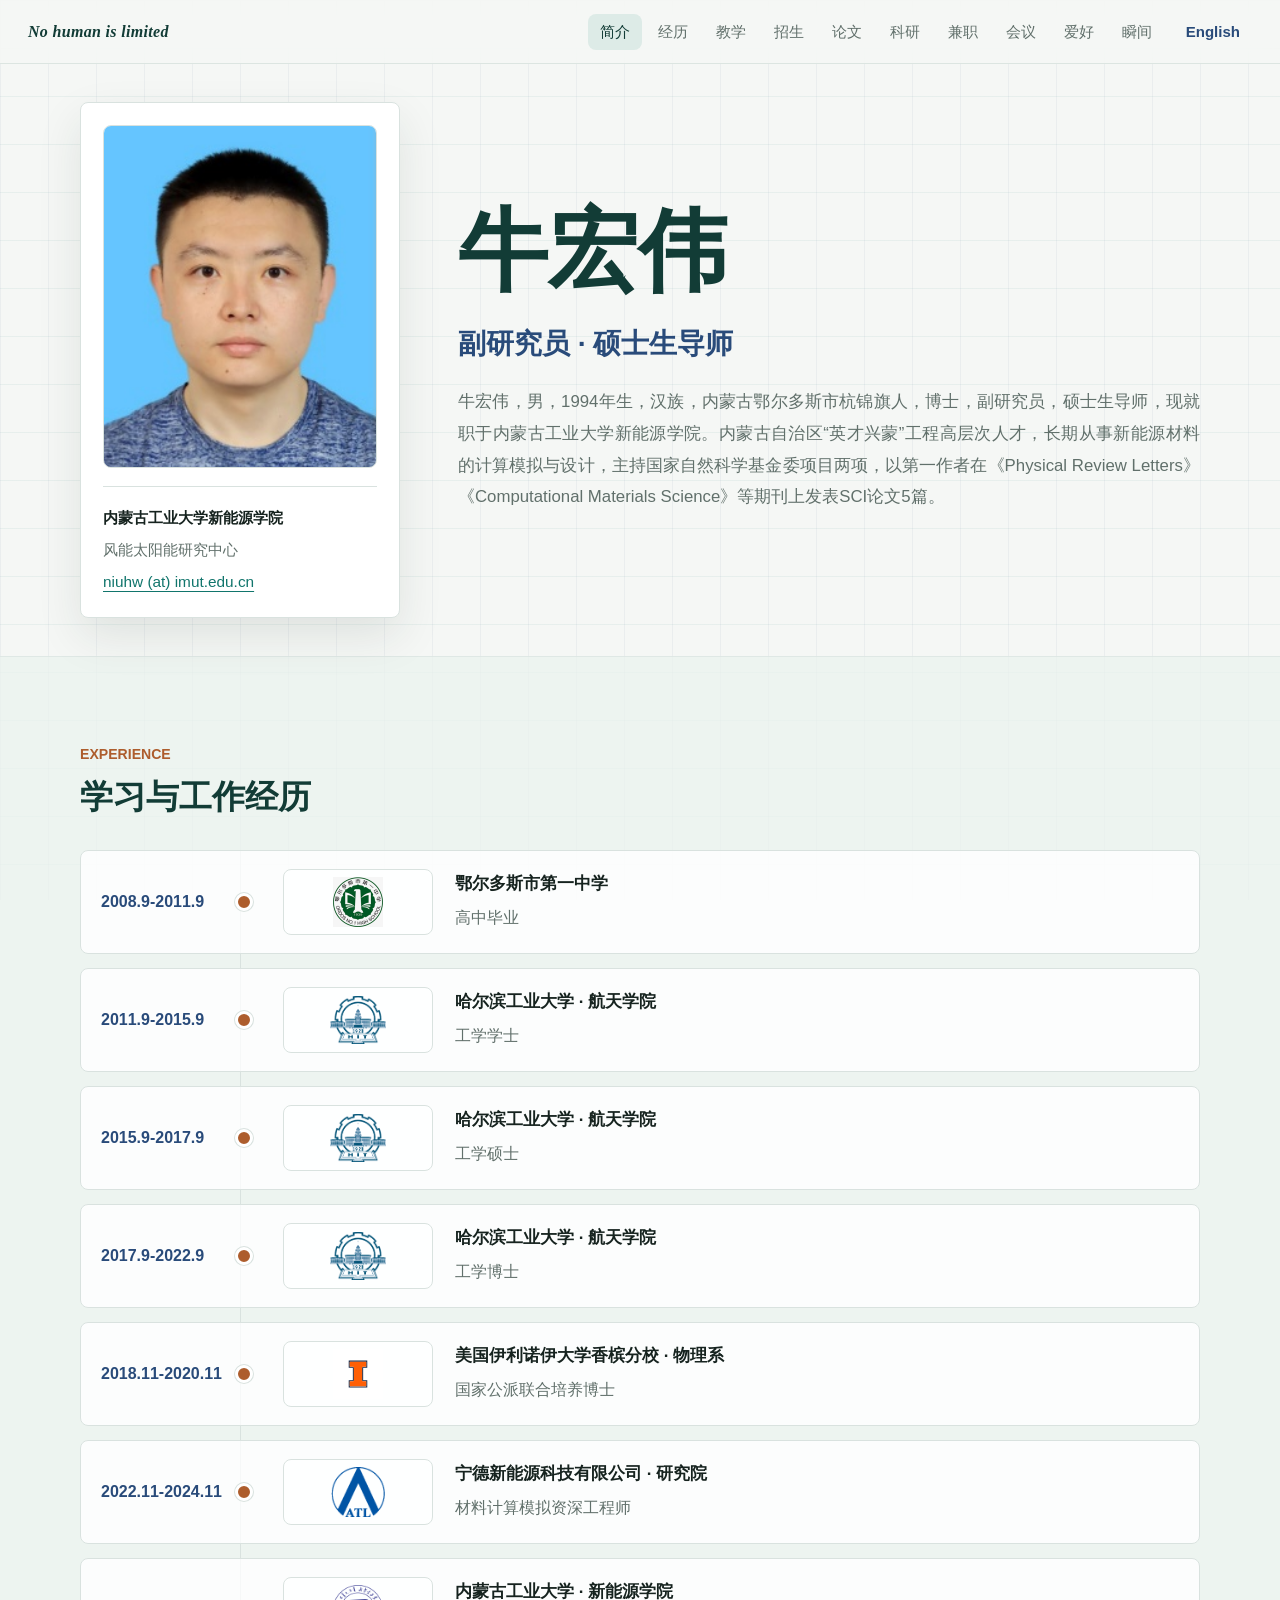
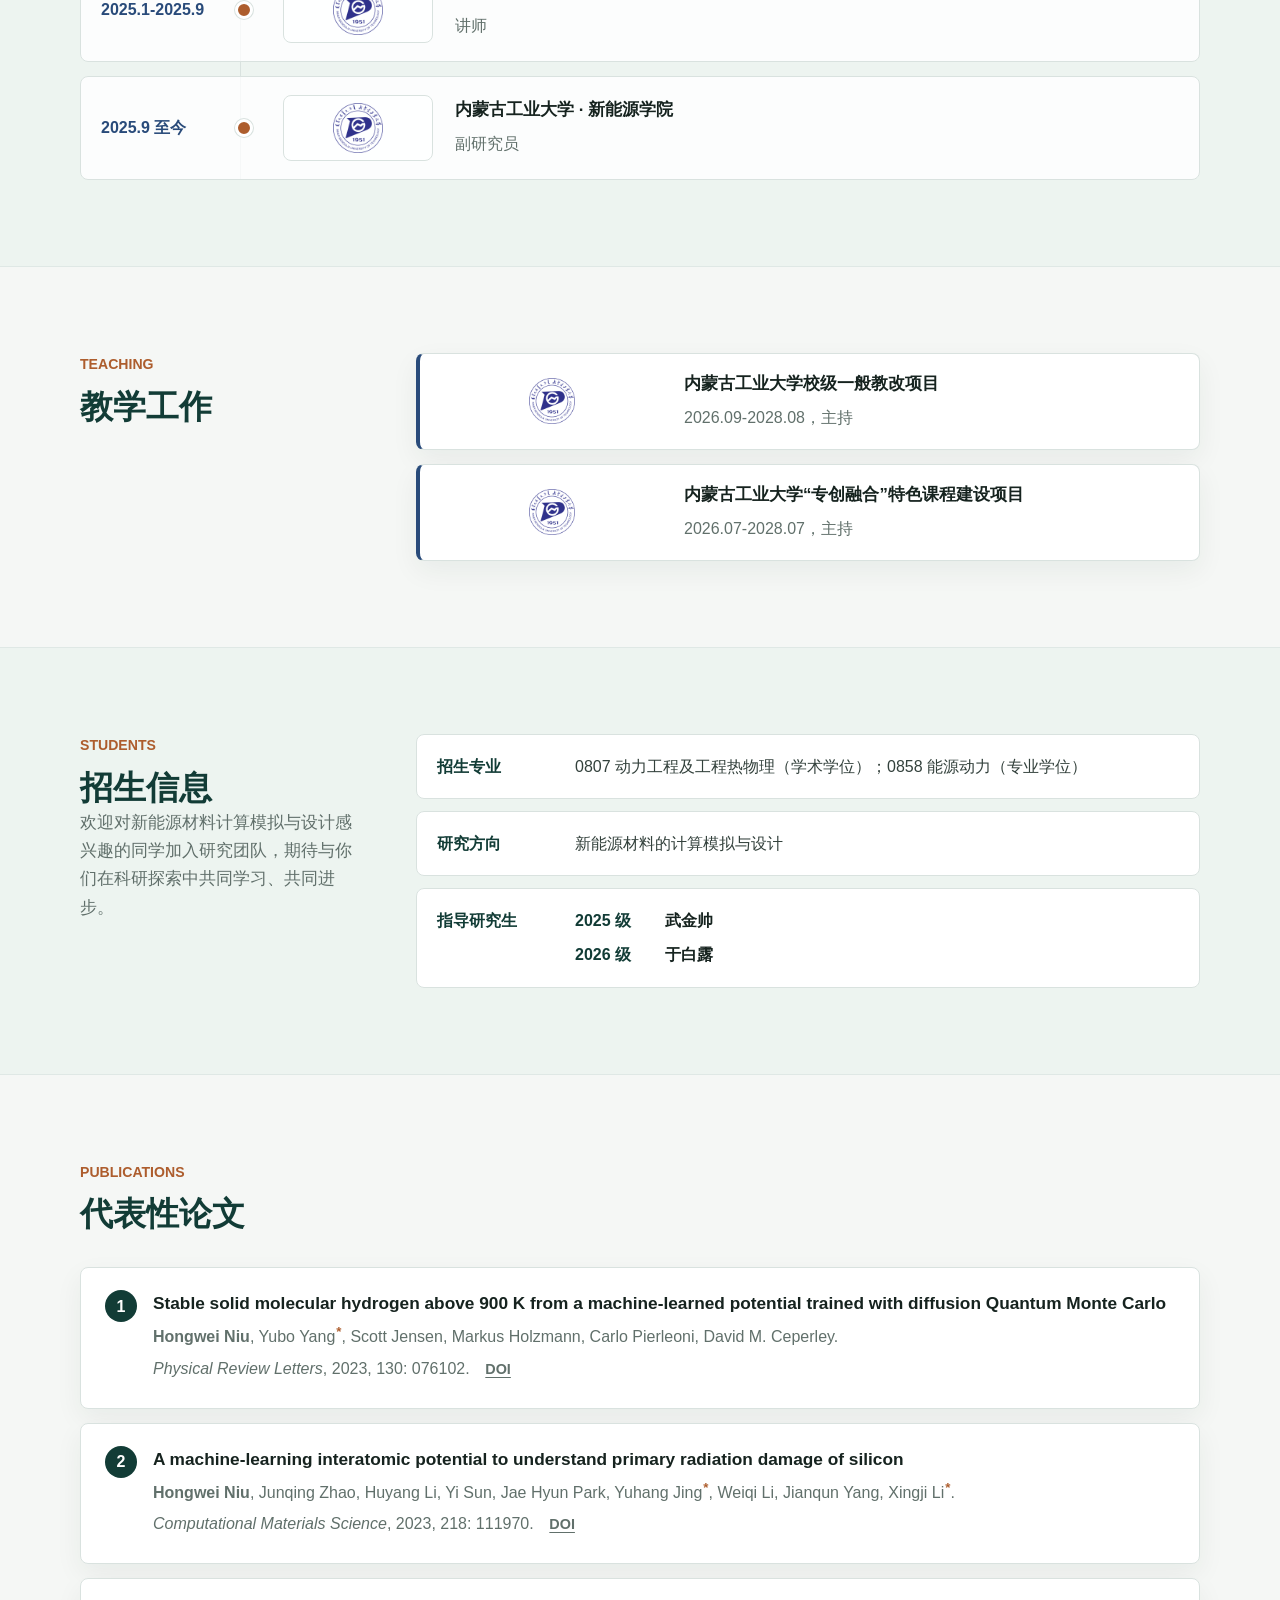
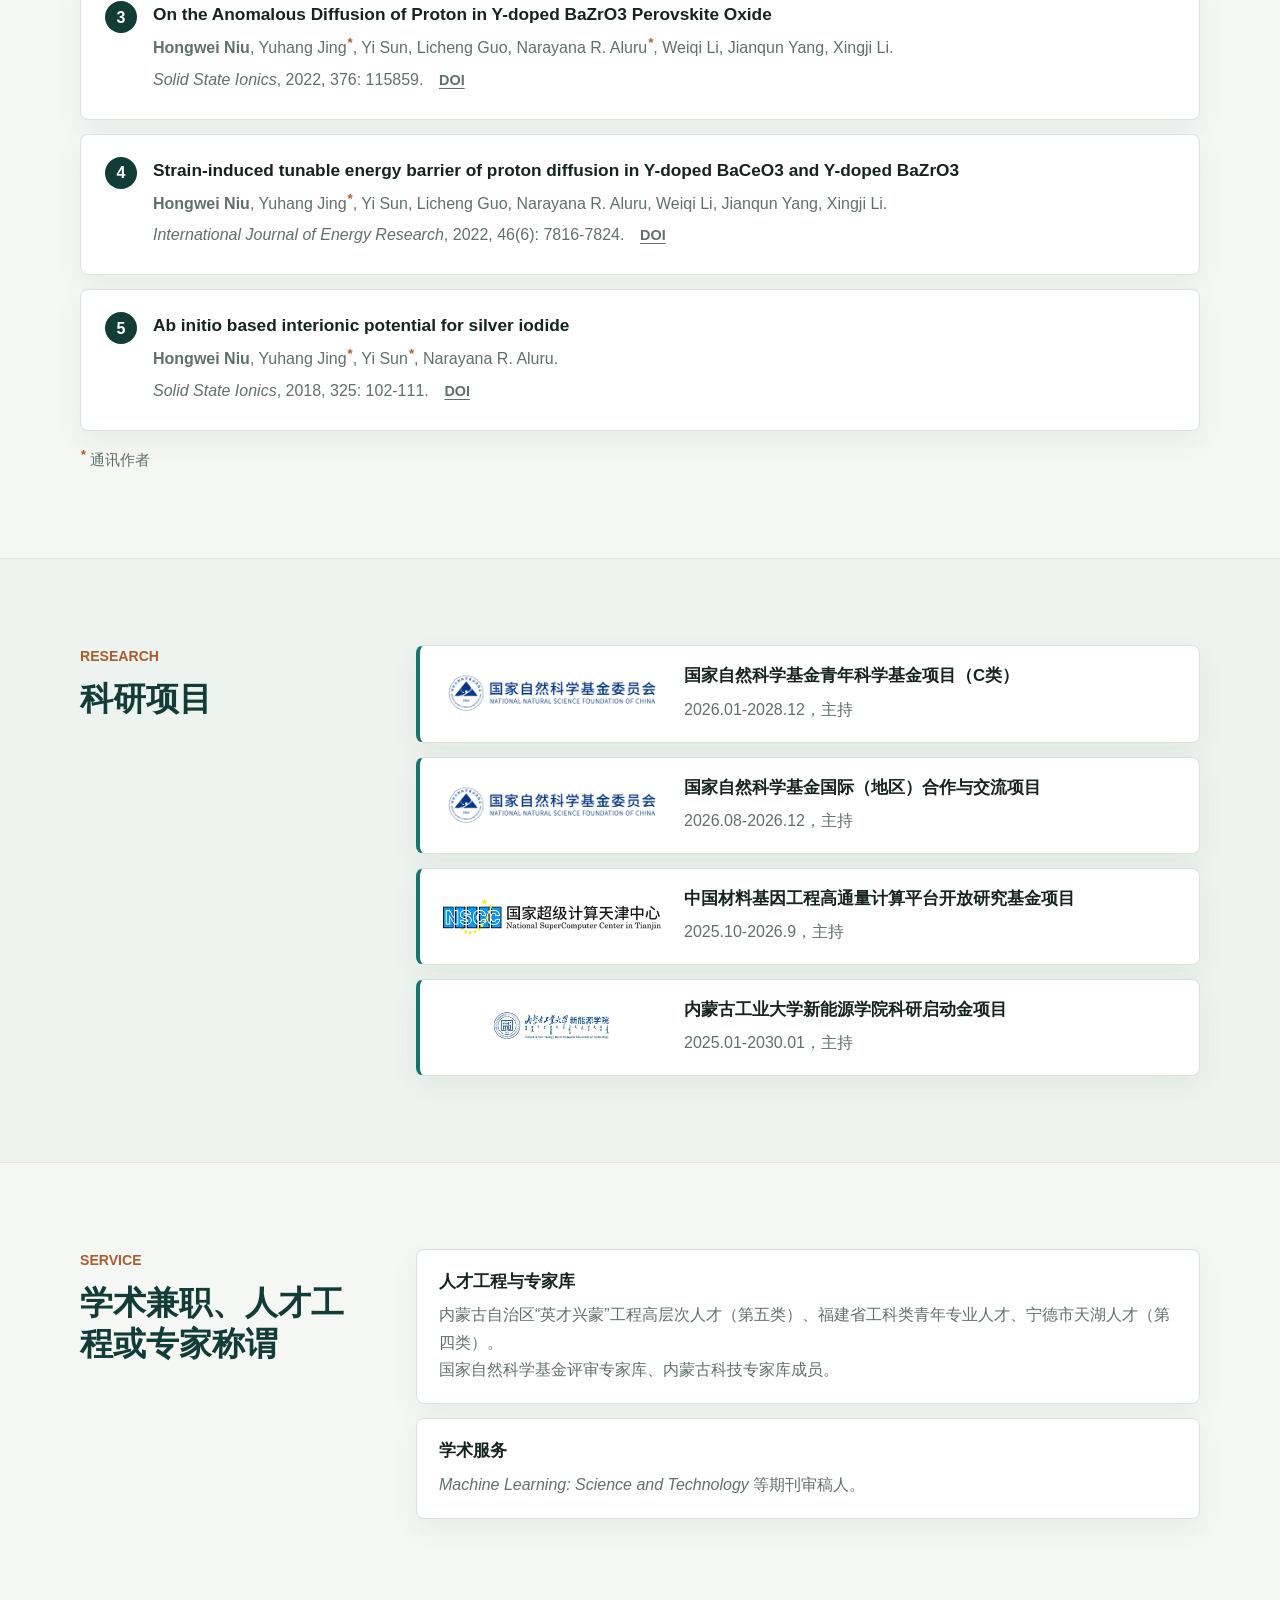
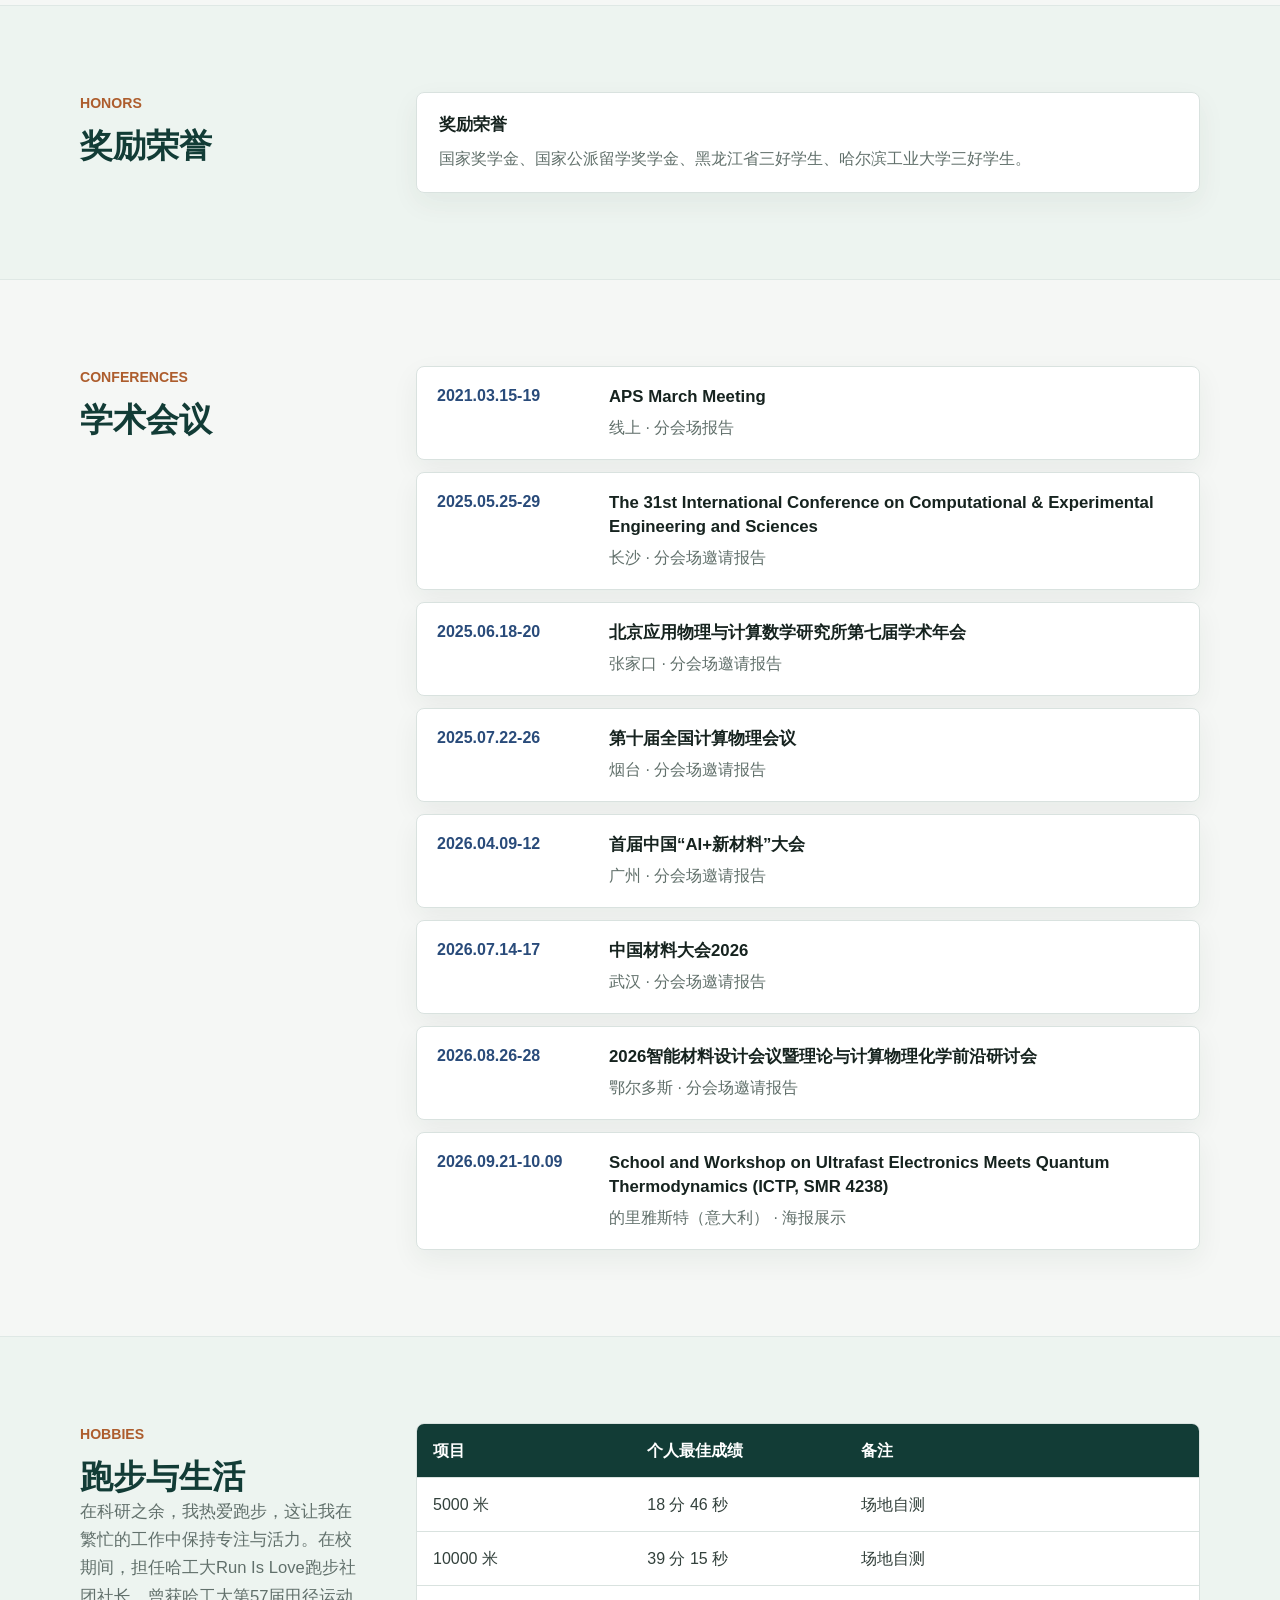
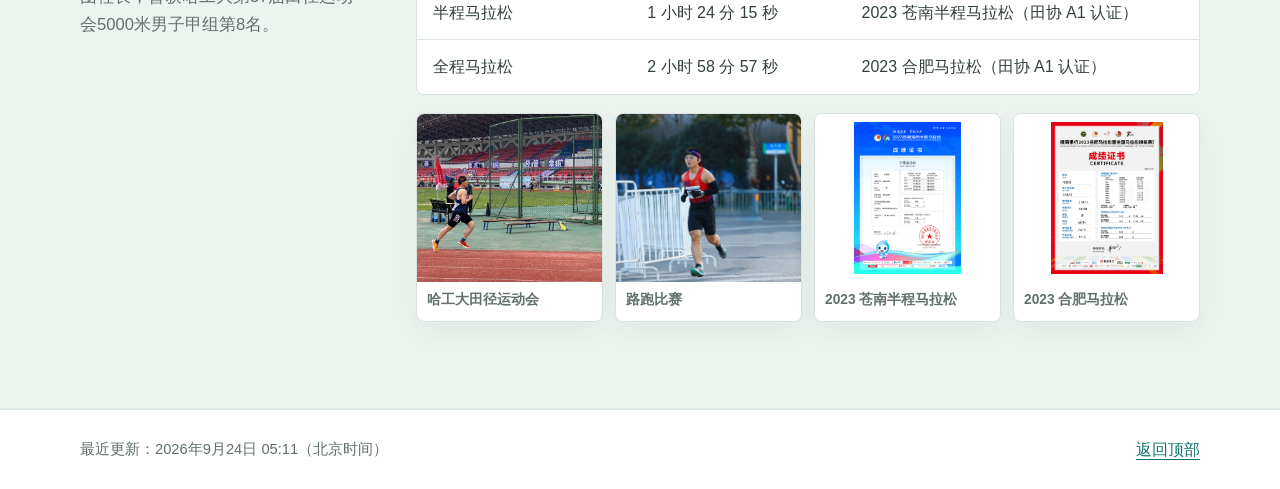
==== commit f3e9be8b: "Add ICTP SMR 4238 poster presentation" ====
--- a/index.html
+++ b/index.html
@@ -35,7 +35,7 @@
         "name": "牛宏伟 | Hongwei (Ricky) Niu",
         "description": "牛宏伟，内蒙古工业大学新能源学院副研究员，硕士生导师。研究方向为新能源材料的计算模拟与设计。",
         "inLanguage": "zh-CN",
-        "dateModified": "2026-09-24",
+        "dateModified": "2026-10-11",
         "mainEntity": {
           "@type": "Person",
           "@id": "https://hongweiniu.github.io/#person",
@@ -420,6 +420,13 @@
                 <p>鄂尔多斯 · 分会场邀请报告</p>
               </div>
             </article>
+            <article>
+              <time datetime="2026-09-21">2026.09.21-10.09</time>
+              <div>
+                <h3>School and Workshop on Ultrafast Electronics Meets Quantum Thermodynamics (ICTP, SMR 4238)</h3>
+                <p>的里雅斯特（意大利） · 海报展示</p>
+              </div>
+            </article>
           </div>
         </div>
       </section>
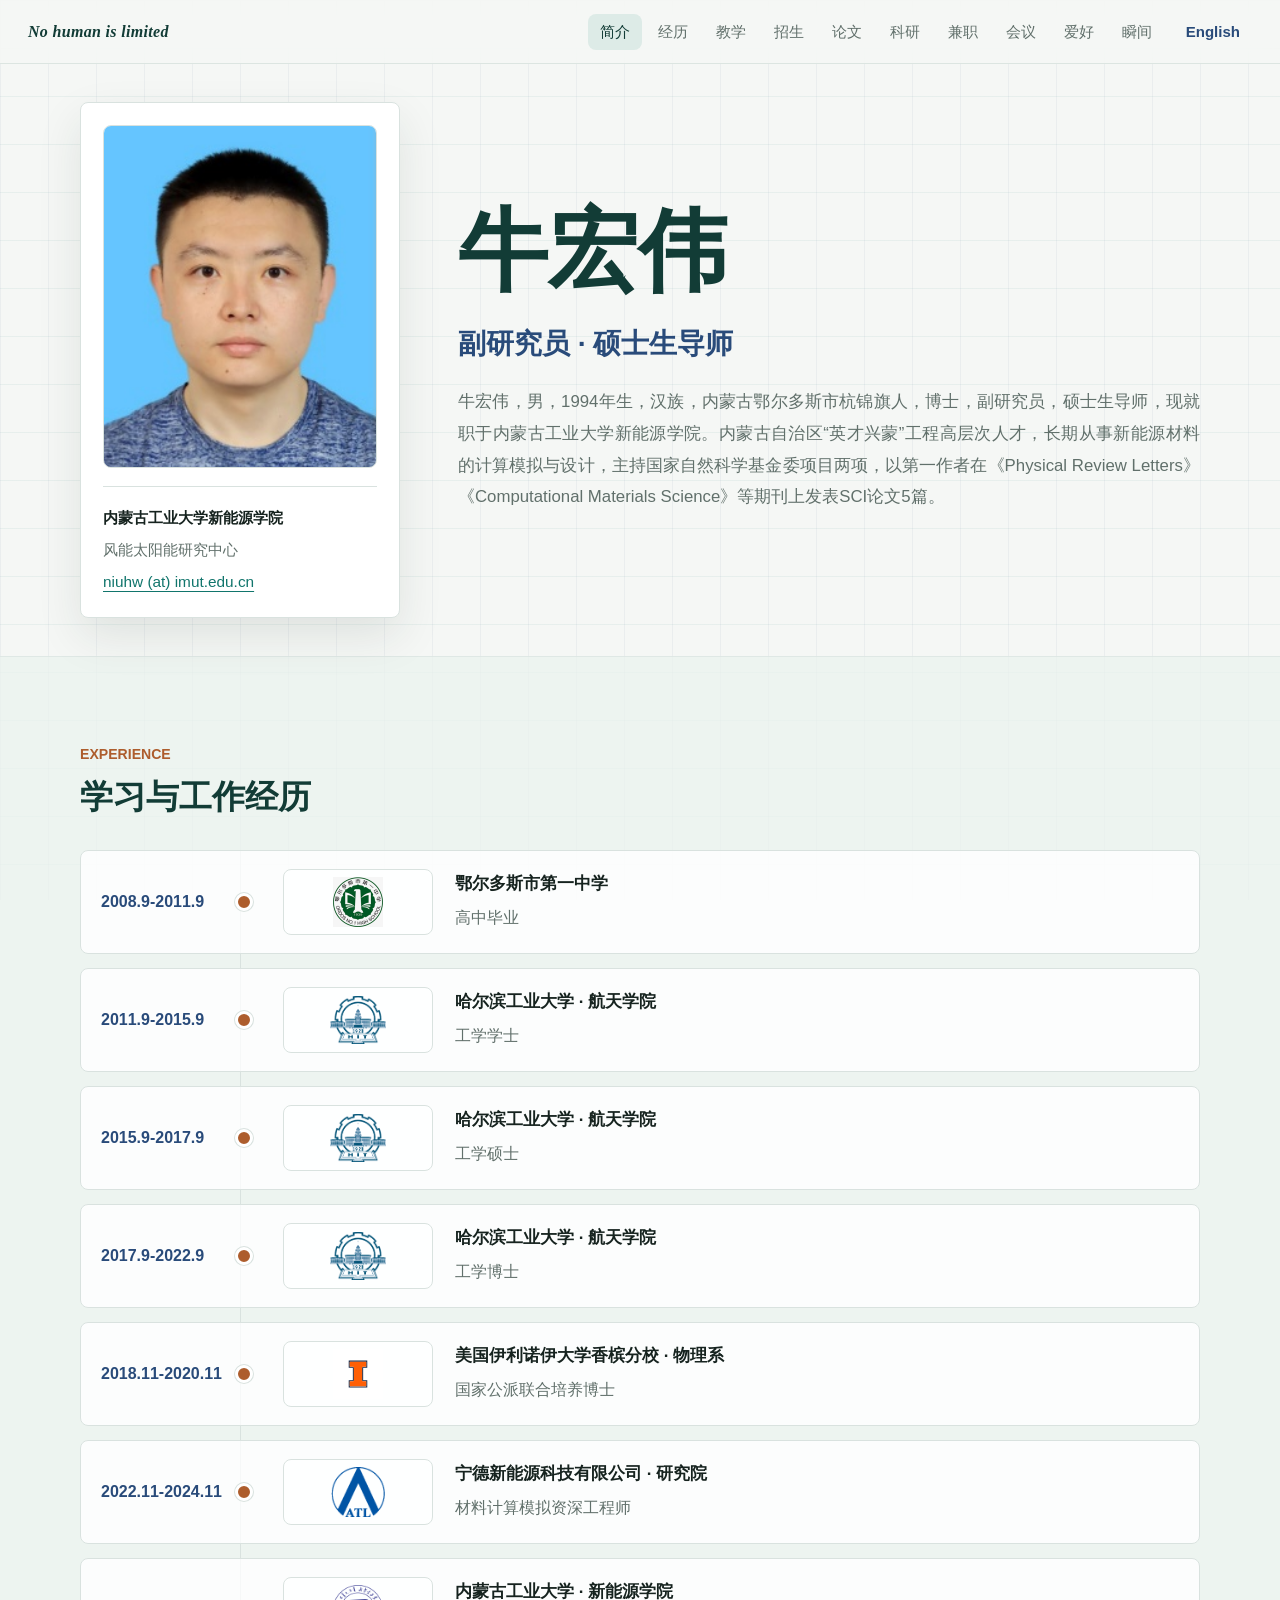
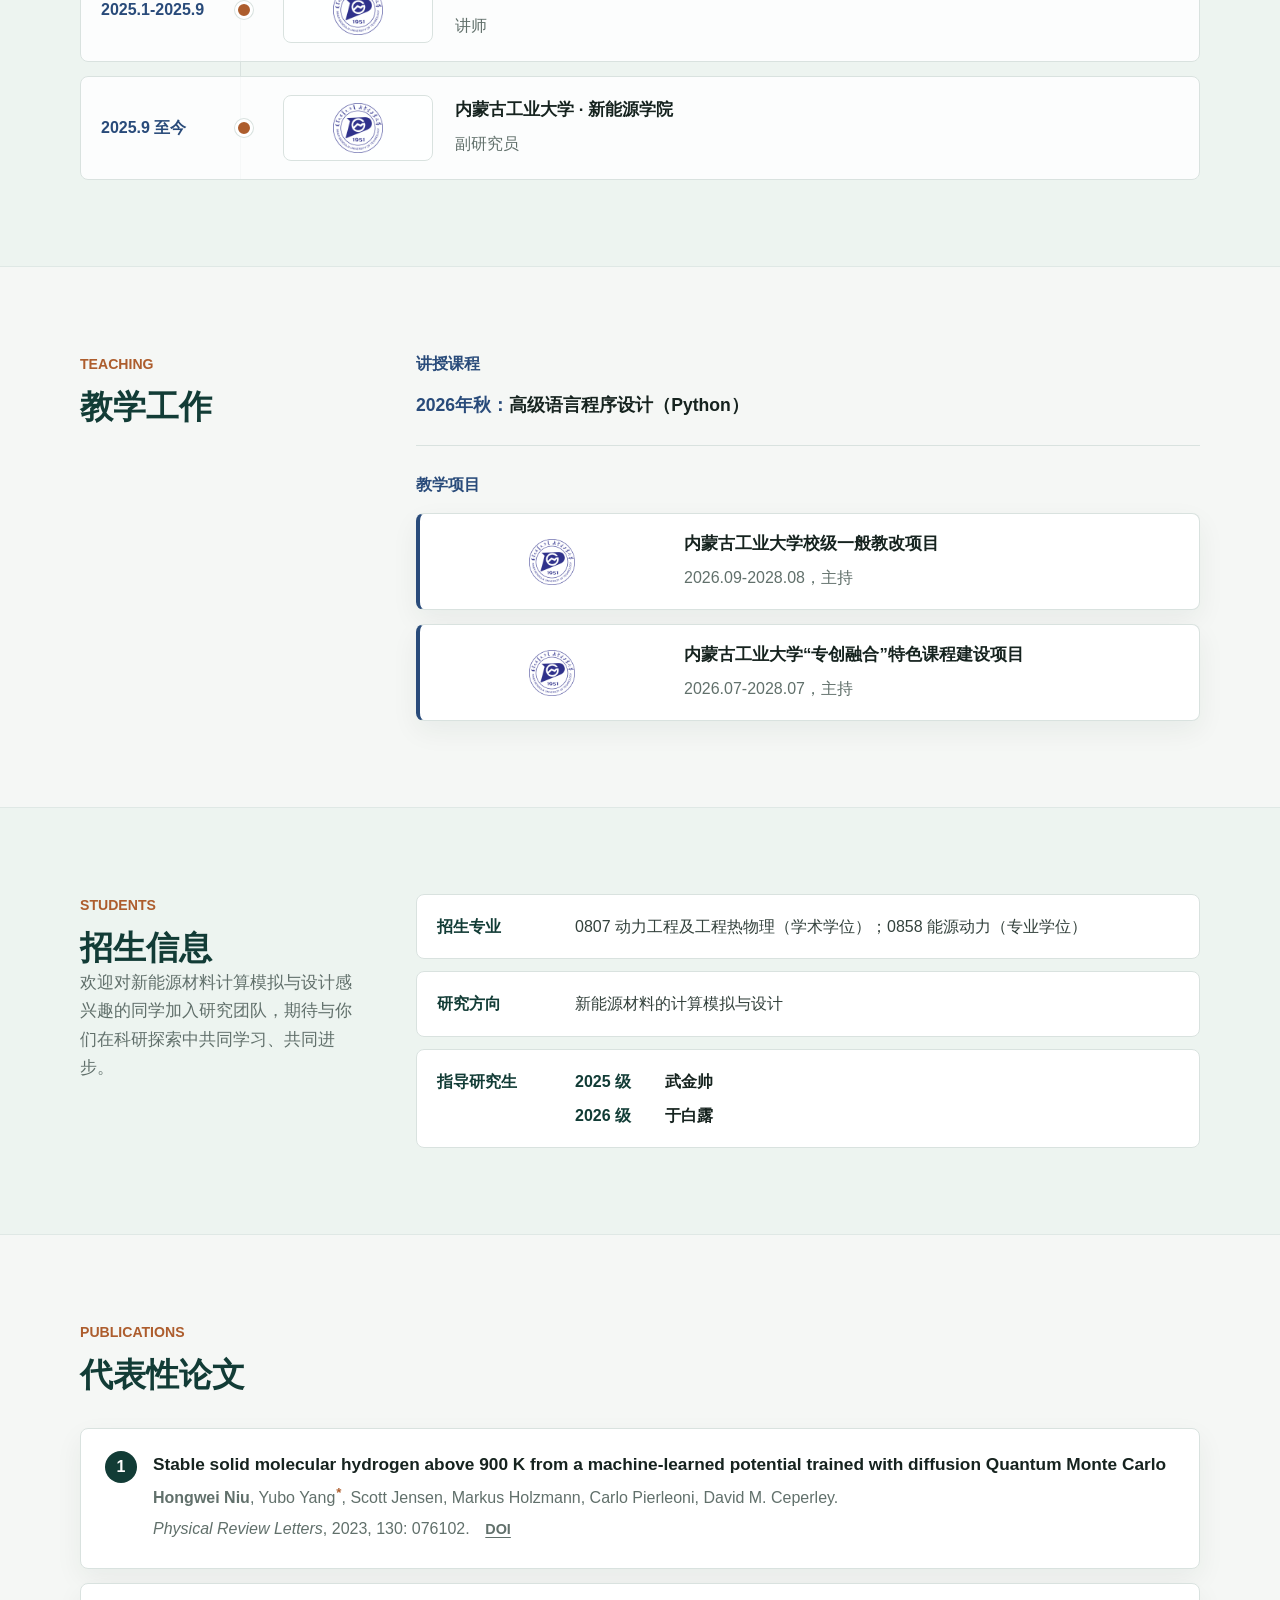
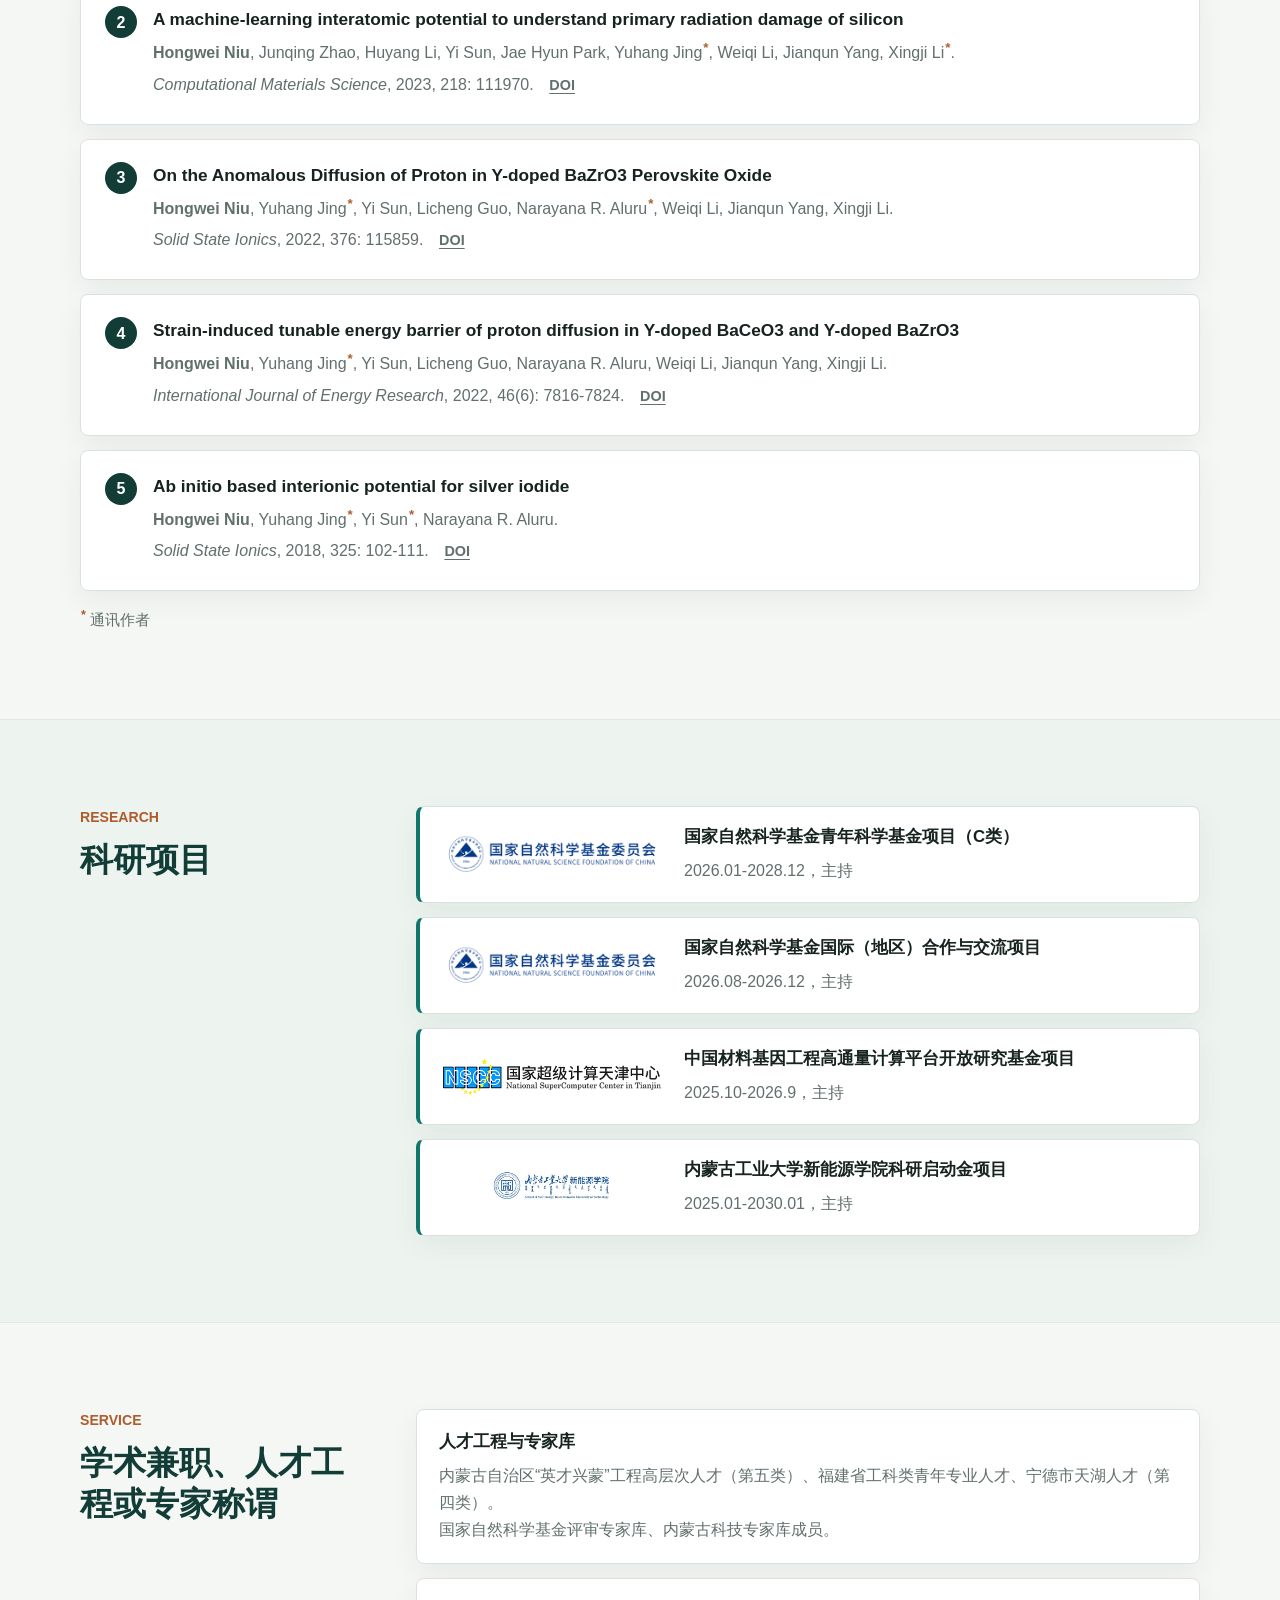
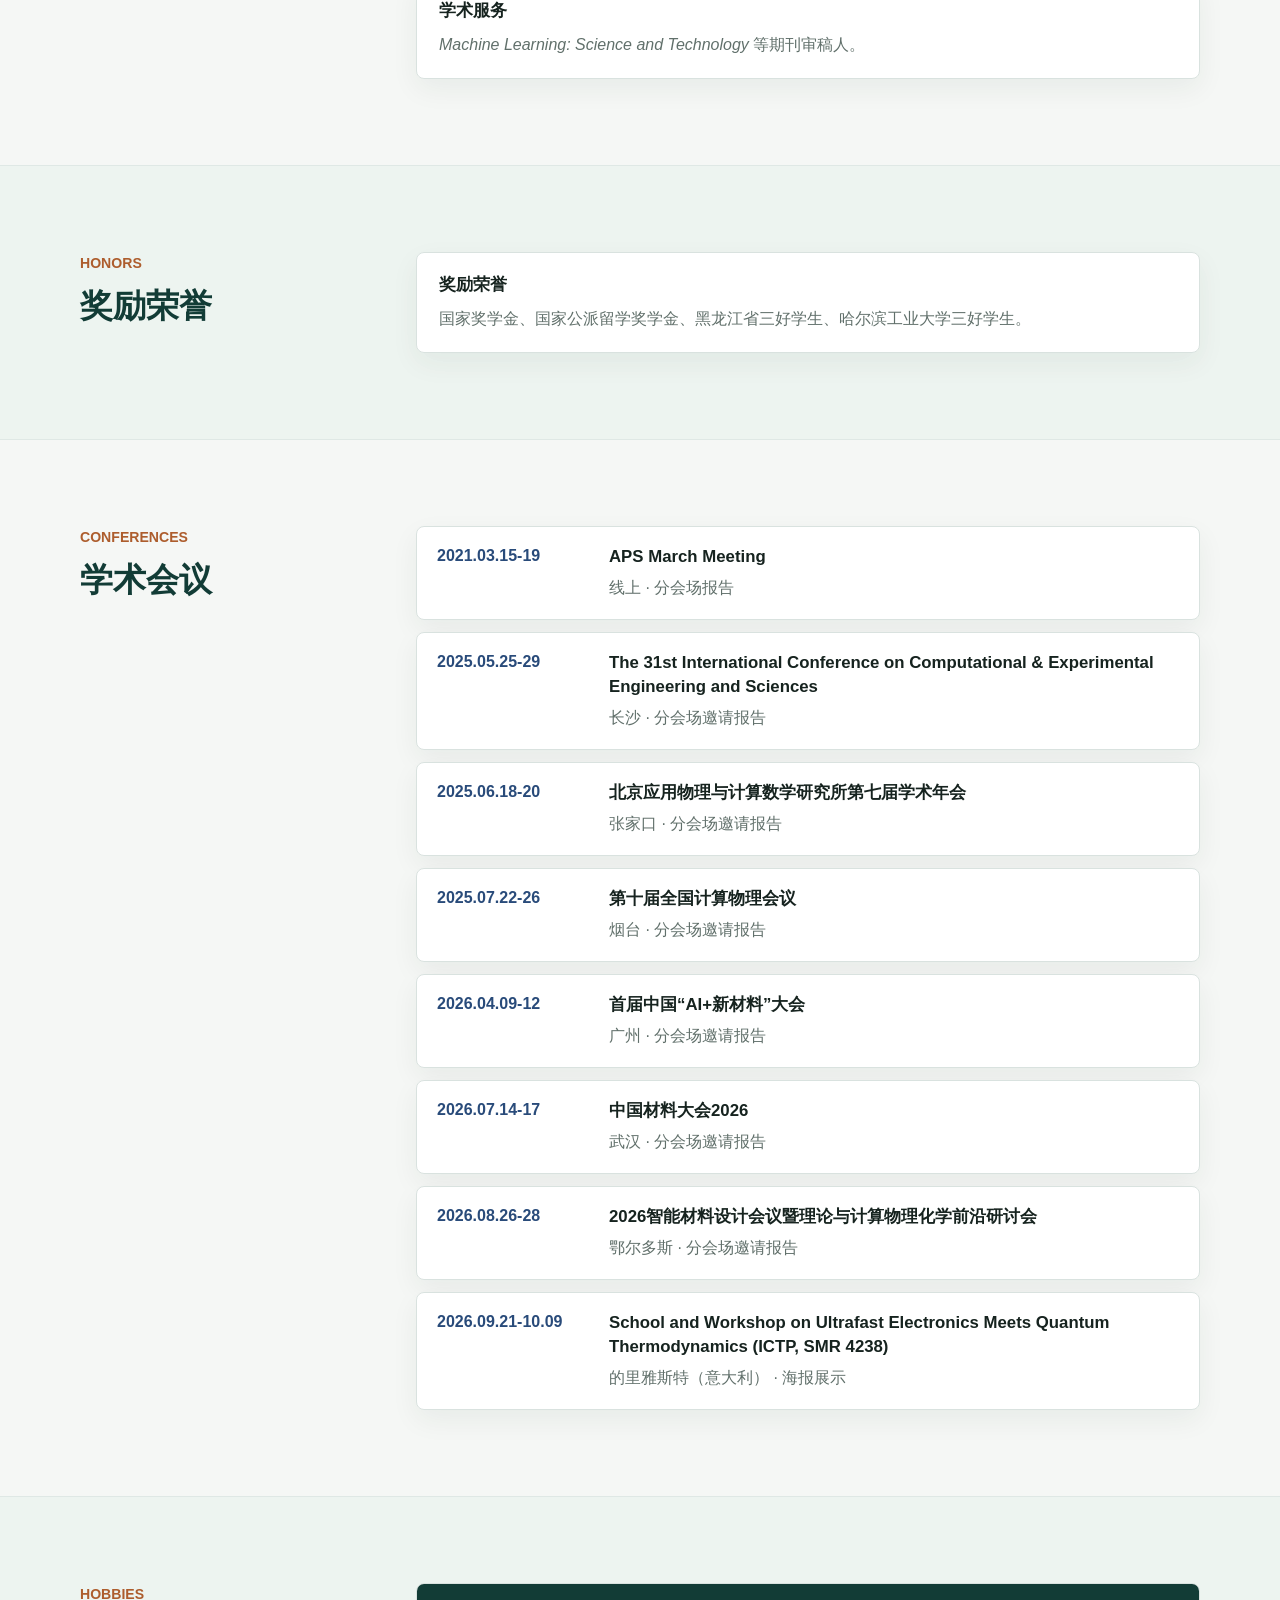
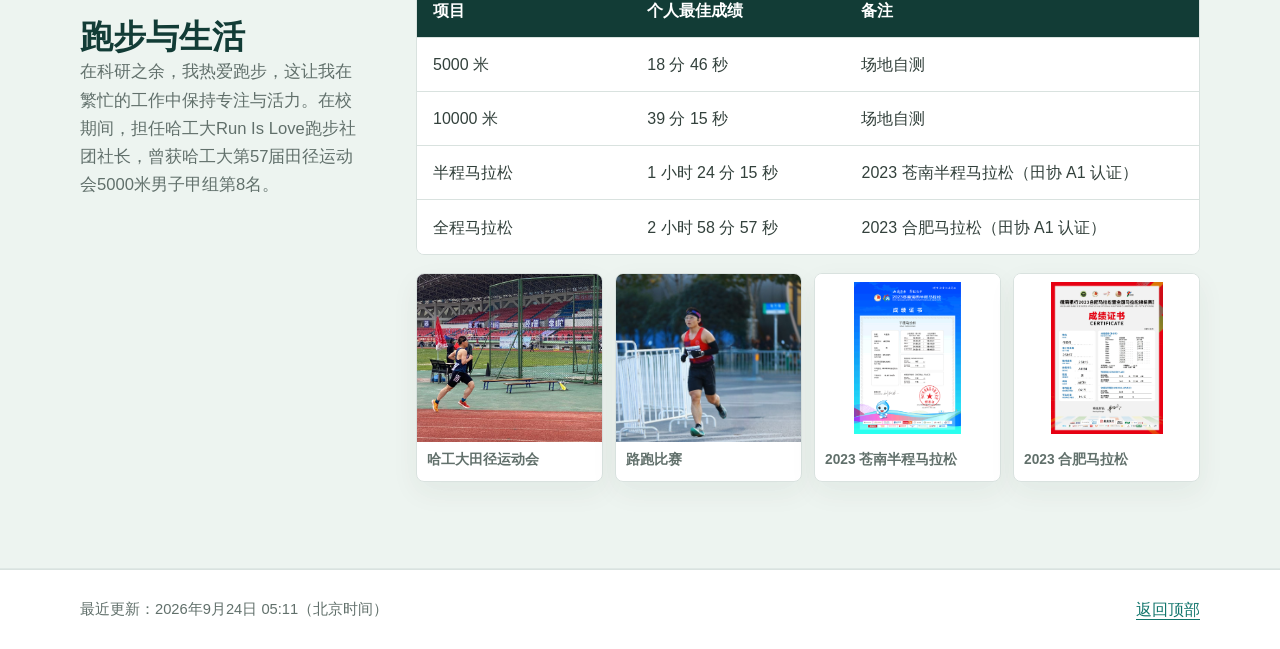
==== commit a5b7a7c1: "Add Python course and organize teaching section" ====
--- a/index.html
+++ b/index.html
@@ -35,7 +35,7 @@
         "name": "牛宏伟 | Hongwei (Ricky) Niu",
         "description": "牛宏伟，内蒙古工业大学新能源学院副研究员，硕士生导师。研究方向为新能源材料的计算模拟与设计。",
         "inLanguage": "zh-CN",
-        "dateModified": "2026-10-11",
+        "dateModified": "2026-10-14",
         "mainEntity": {
           "@type": "Person",
           "@id": "https://hongweiniu.github.io/#person",
@@ -57,7 +57,7 @@
         }
       }
     </script>
-    <link rel="stylesheet" href="styles.css" />
+    <link rel="stylesheet" href="styles.css?v=20261014-teaching" />
   </head>
   <body>
     <header class="site-header">
@@ -197,21 +197,30 @@
             <p class="section-kicker">Teaching</p>
             <h2>教学工作</h2>
           </div>
-          <div class="project-list teaching-list">
-            <article class="project-item">
-              <img class="project-visual" src="assets/logos/imut-university-logo.png" alt="内蒙古工业大学校徽" />
-              <div class="project-copy">
-                <h3>内蒙古工业大学校级一般教改项目</h3>
-                <p>2026.09-2028.08，主持</p>
-              </div>
-            </article>
-            <article class="project-item">
-              <img class="project-visual" src="assets/logos/imut-university-logo.png" alt="内蒙古工业大学校徽" />
-              <div class="project-copy">
-                <h3>内蒙古工业大学“专创融合”特色课程建设项目</h3>
-                <p>2026.07-2028.07，主持</p>
-              </div>
-            </article>
+          <div class="teaching-content">
+            <section class="teaching-group" aria-labelledby="teaching-courses-title">
+              <h3 class="teaching-subheading" id="teaching-courses-title">讲授课程</h3>
+              <p class="teaching-course"><strong><span class="course-term">2026年秋：</span>高级语言程序设计（Python）</strong></p>
+            </section>
+            <section class="teaching-group" aria-labelledby="teaching-projects-title">
+              <h3 class="teaching-subheading" id="teaching-projects-title">教学项目</h3>
+              <div class="project-list teaching-list">
+                <article class="project-item">
+                  <img class="project-visual" src="assets/logos/imut-university-logo.png" alt="内蒙古工业大学校徽" />
+                  <div class="project-copy">
+                    <h4>内蒙古工业大学校级一般教改项目</h4>
+                    <p>2026.09-2028.08，主持</p>
+                  </div>
+                </article>
+                <article class="project-item">
+                  <img class="project-visual" src="assets/logos/imut-university-logo.png" alt="内蒙古工业大学校徽" />
+                  <div class="project-copy">
+                    <h4>内蒙古工业大学“专创融合”特色课程建设项目</h4>
+                    <p>2026.07-2028.07，主持</p>
+                  </div>
+                </article>
+              </div>
+            </section>
           </div>
         </div>
       </section>
--- a/styles.css
+++ b/styles.css
@@ -555,6 +555,38 @@
   border-left: 4px solid var(--accent);
 }
 
+.teaching-content {
+  display: grid;
+  gap: 28px;
+  min-width: 0;
+}
+
+.teaching-subheading {
+  margin: 0 0 16px;
+  color: var(--blue);
+  font-size: 1rem;
+}
+
+.teaching-course {
+  margin: 0;
+  padding-bottom: 24px;
+  border-bottom: 1px solid var(--line);
+  font-size: 1.1rem;
+  line-height: 1.7;
+}
+
+.course-term {
+  color: var(--blue);
+  white-space: nowrap;
+}
+
+.teaching-list h4 {
+  margin: 0 0 8px;
+  color: var(--ink);
+  font-size: 1.05rem;
+  line-height: 1.42;
+}
+
 .teaching-list .project-item {
   border-left-color: var(--blue);
 }
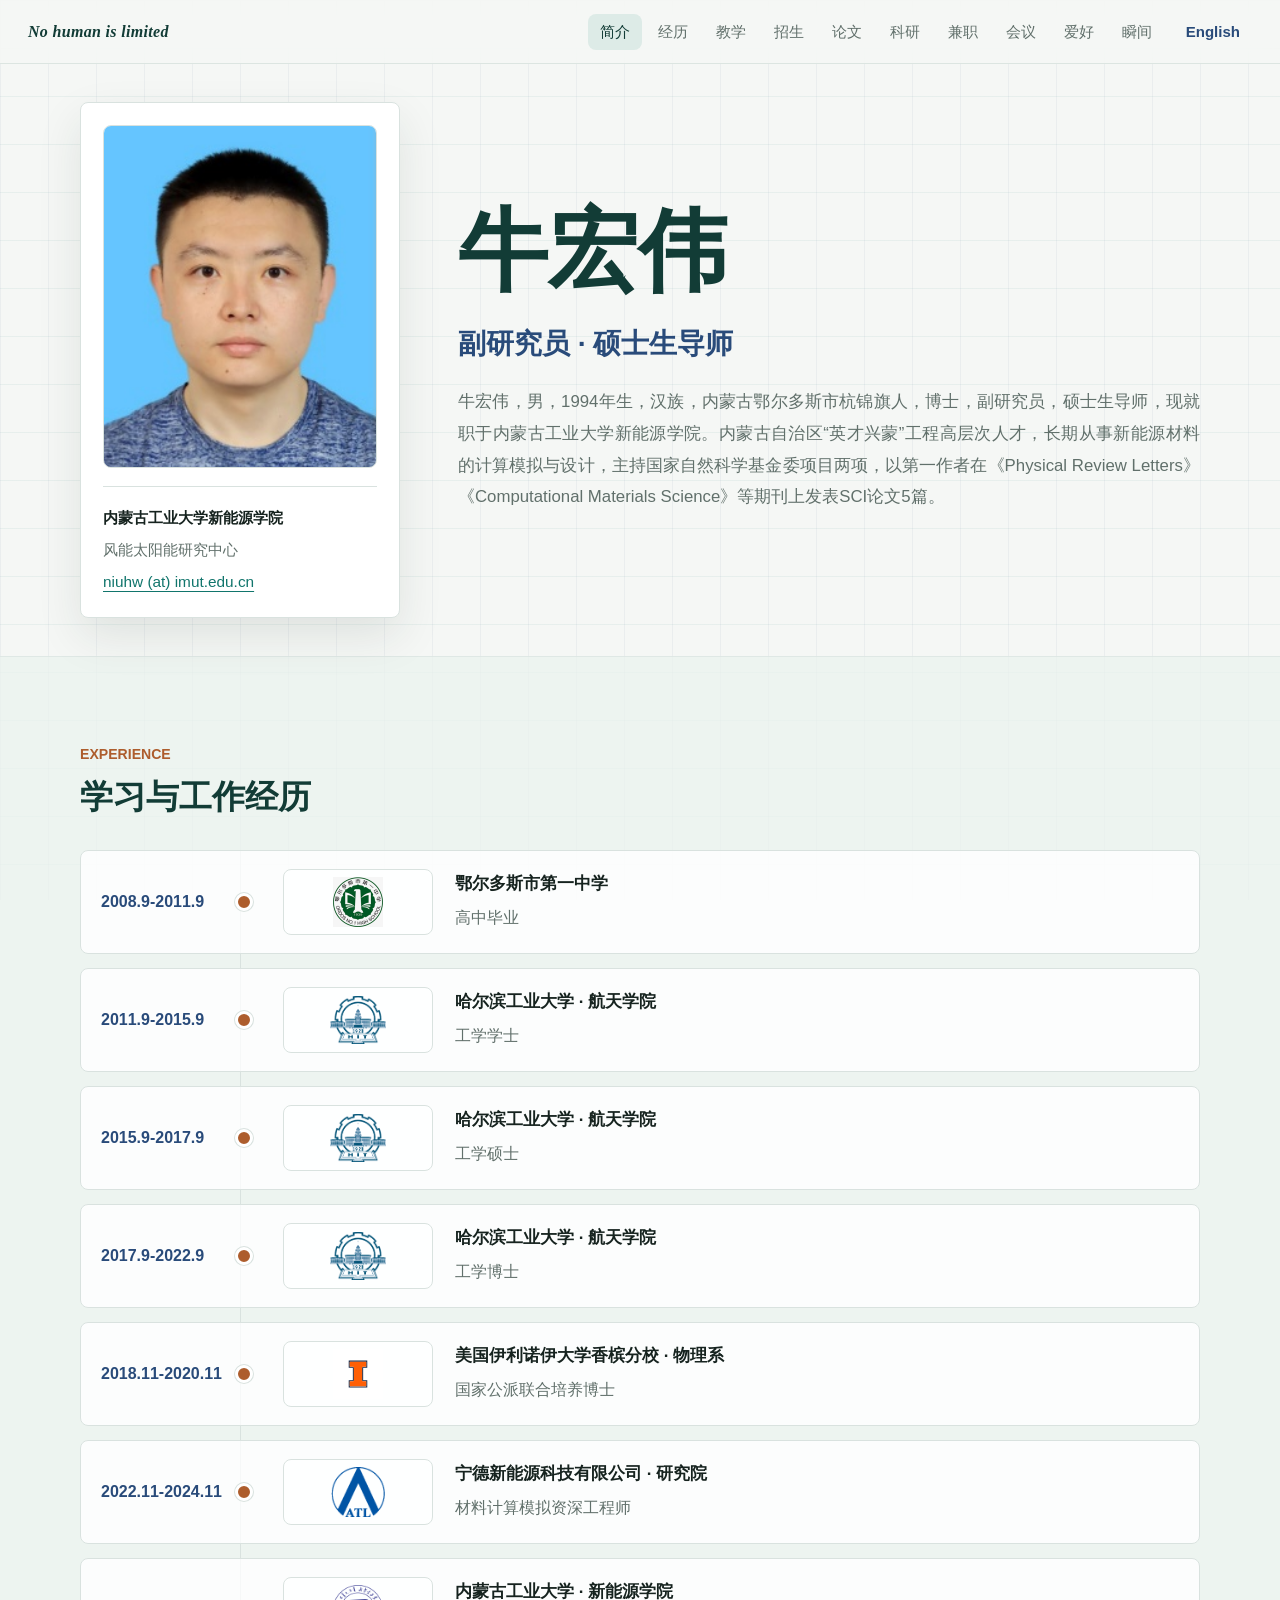
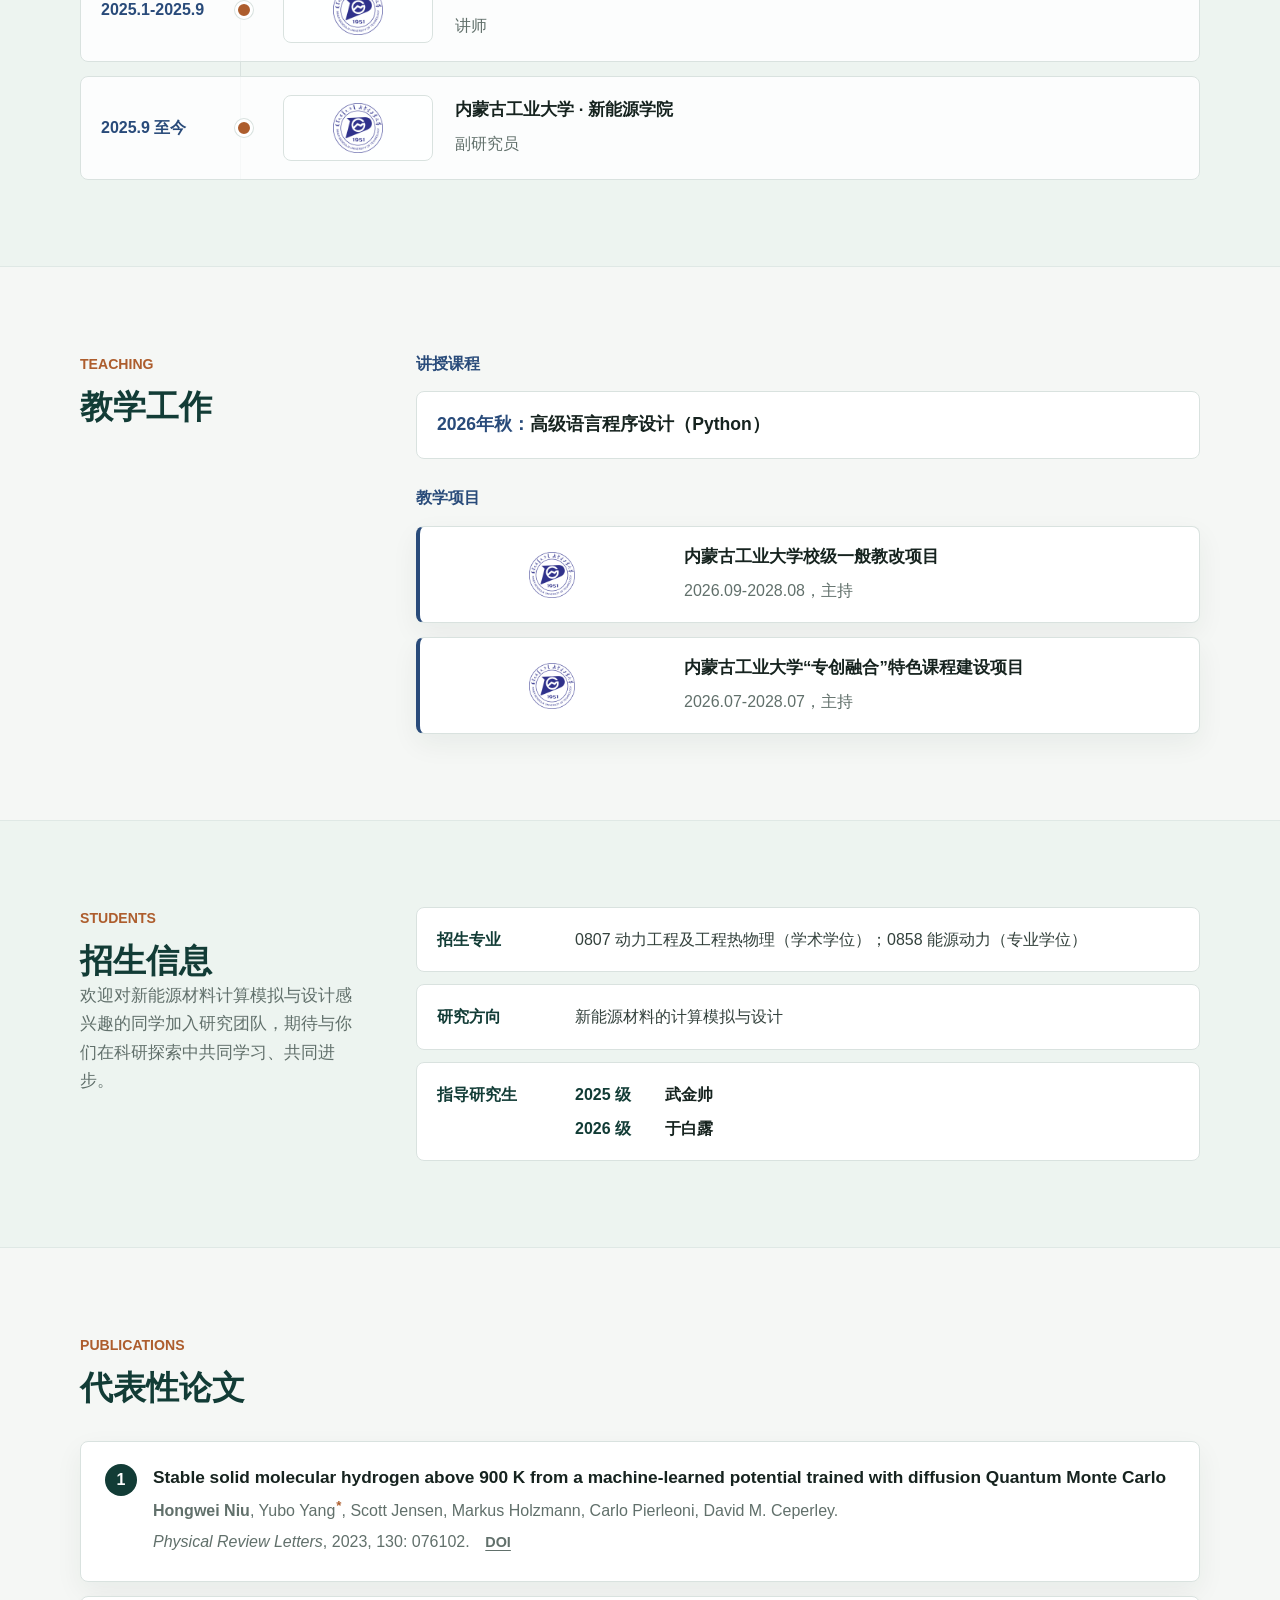
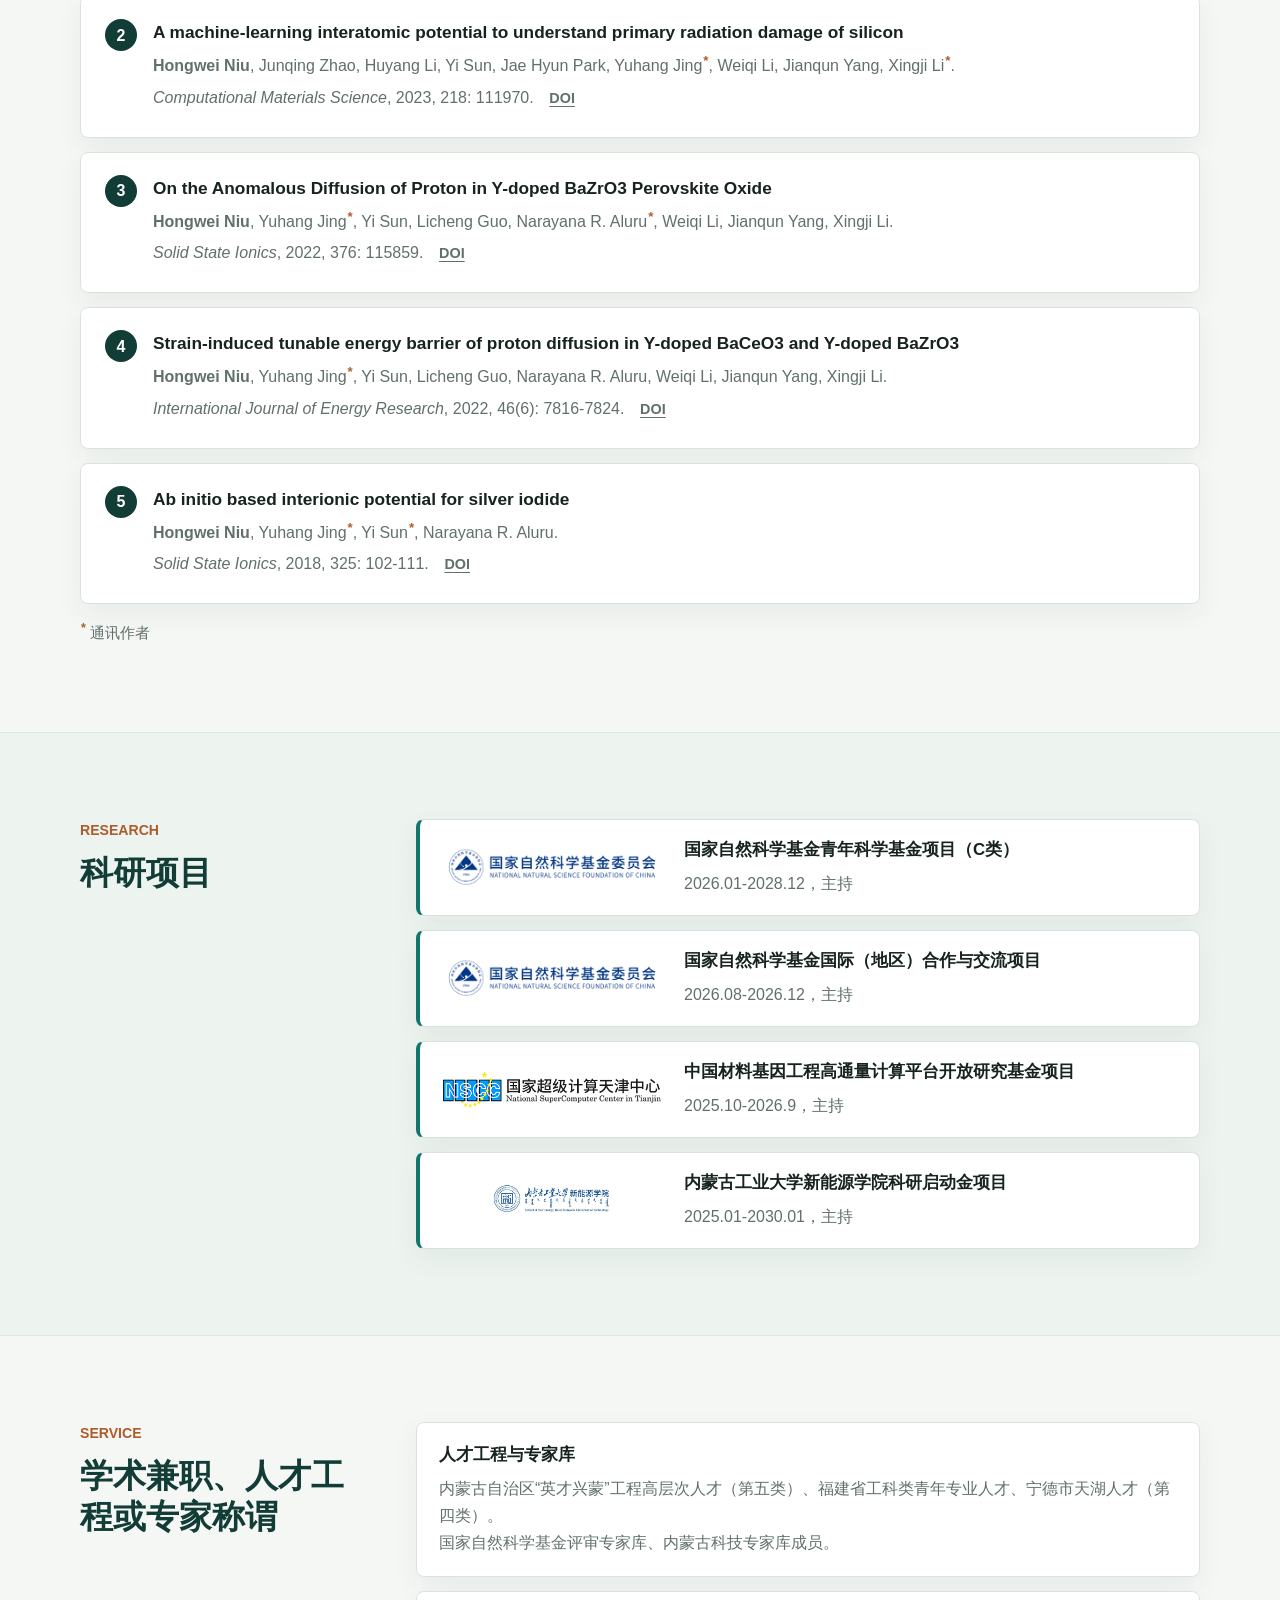
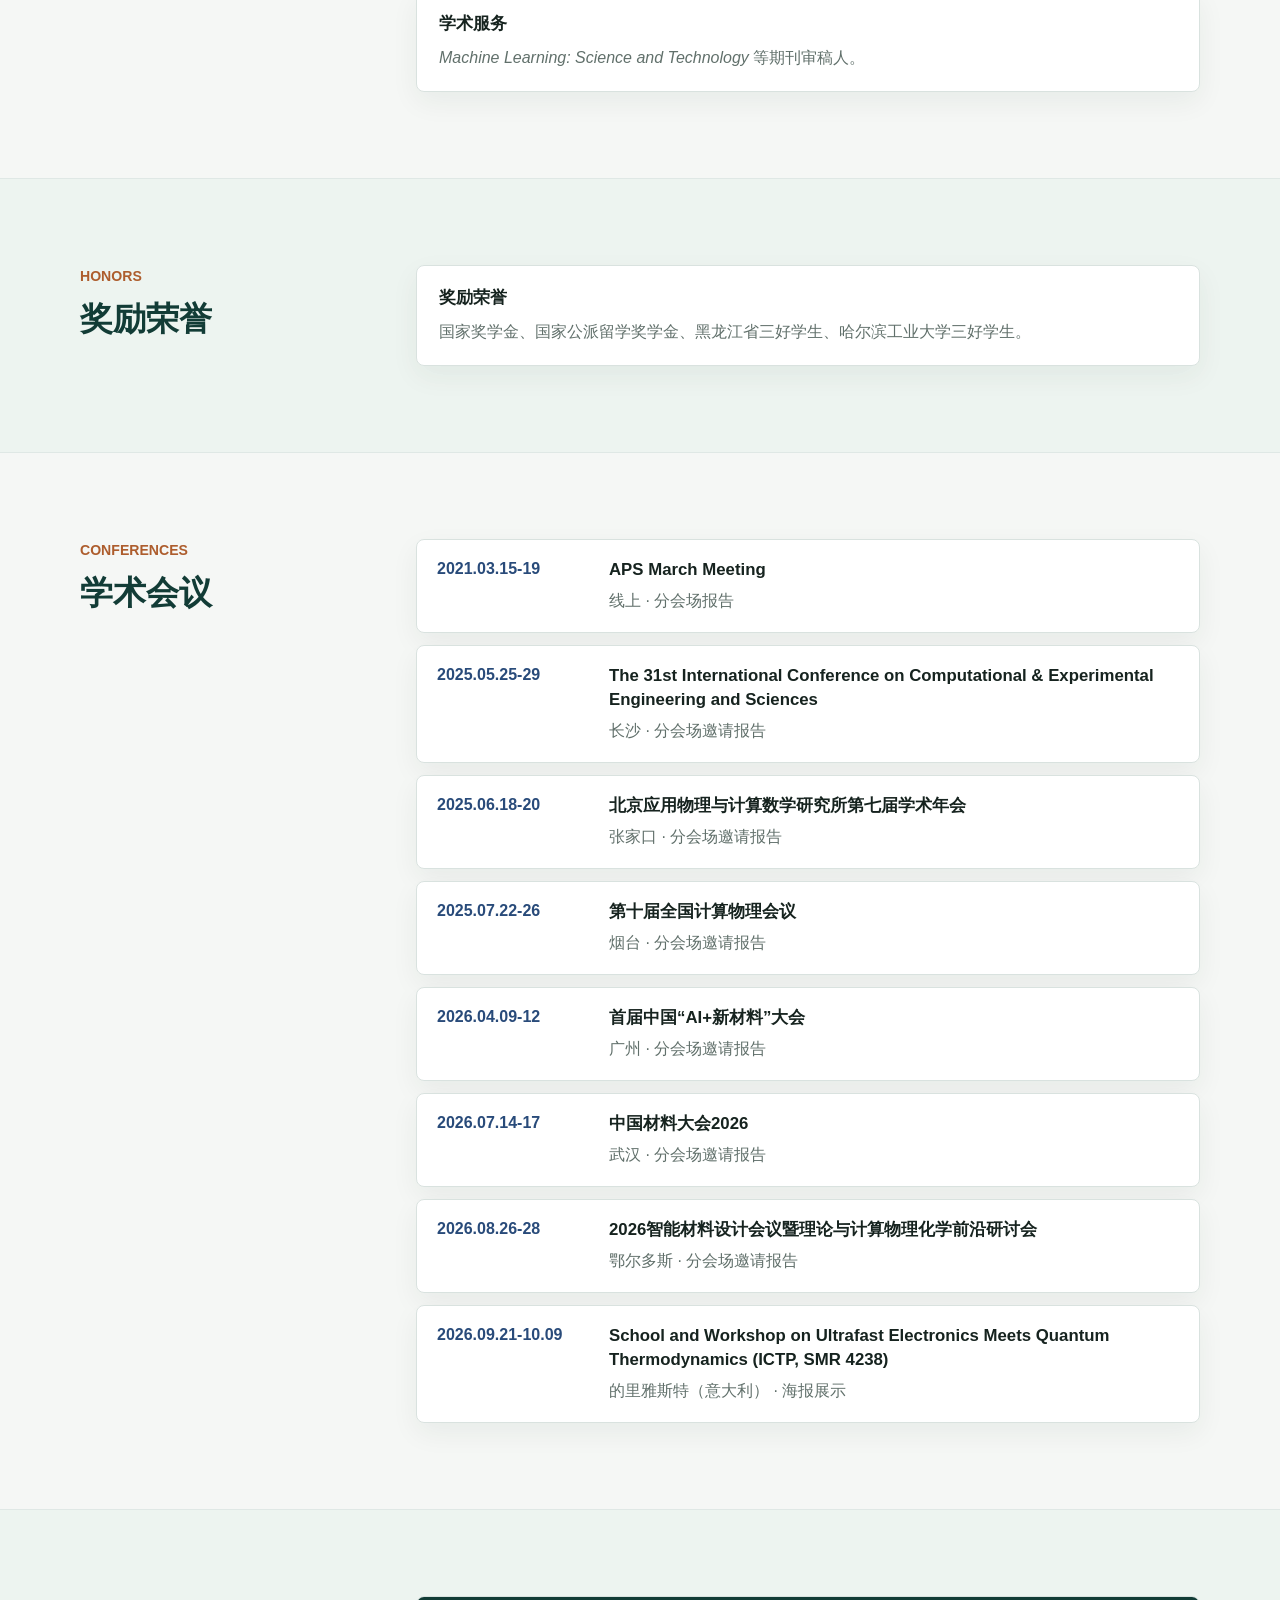
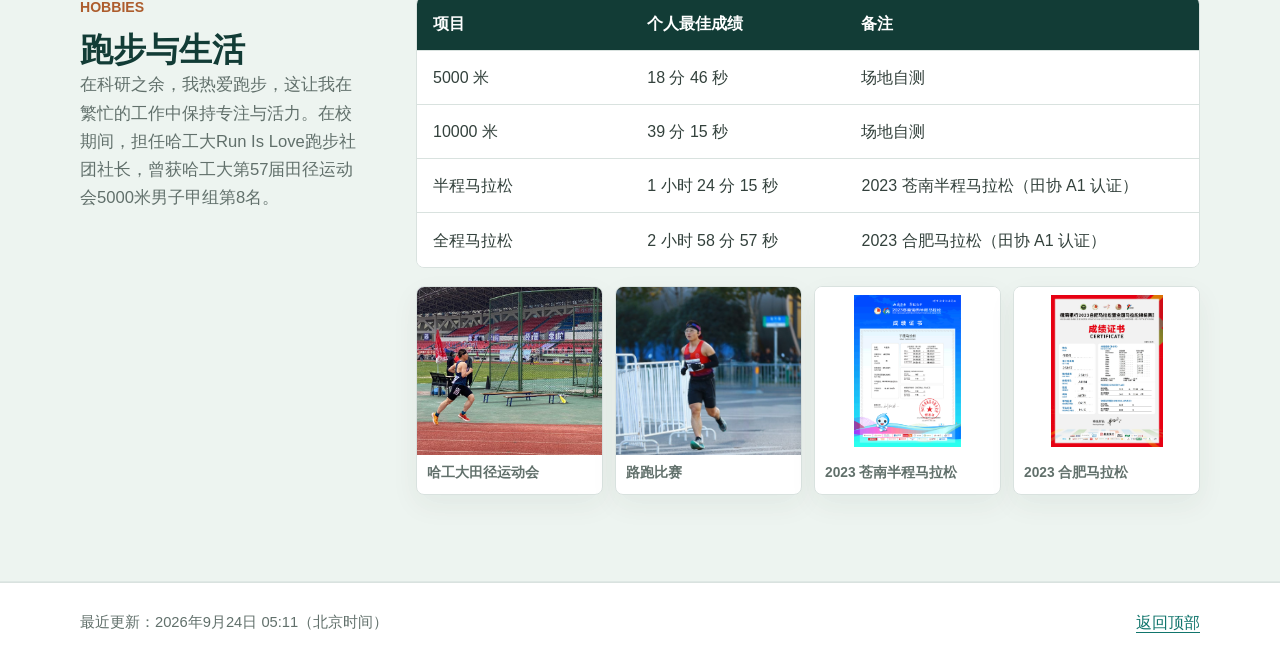
==== commit 61392bec: "Style teaching course with a matching background" ====
--- a/index.html
+++ b/index.html
@@ -57,7 +57,7 @@
         }
       }
     </script>
-    <link rel="stylesheet" href="styles.css?v=20261014-teaching" />
+    <link rel="stylesheet" href="styles.css?v=20261015-teaching-course" />
   </head>
   <body>
     <header class="site-header">
--- a/styles.css
+++ b/styles.css
@@ -569,8 +569,10 @@
 
 .teaching-course {
   margin: 0;
-  padding-bottom: 24px;
-  border-bottom: 1px solid var(--line);
+  padding: 18px 20px;
+  background: var(--surface);
+  border: 1px solid var(--line);
+  border-radius: 8px;
   font-size: 1.1rem;
   line-height: 1.7;
 }
